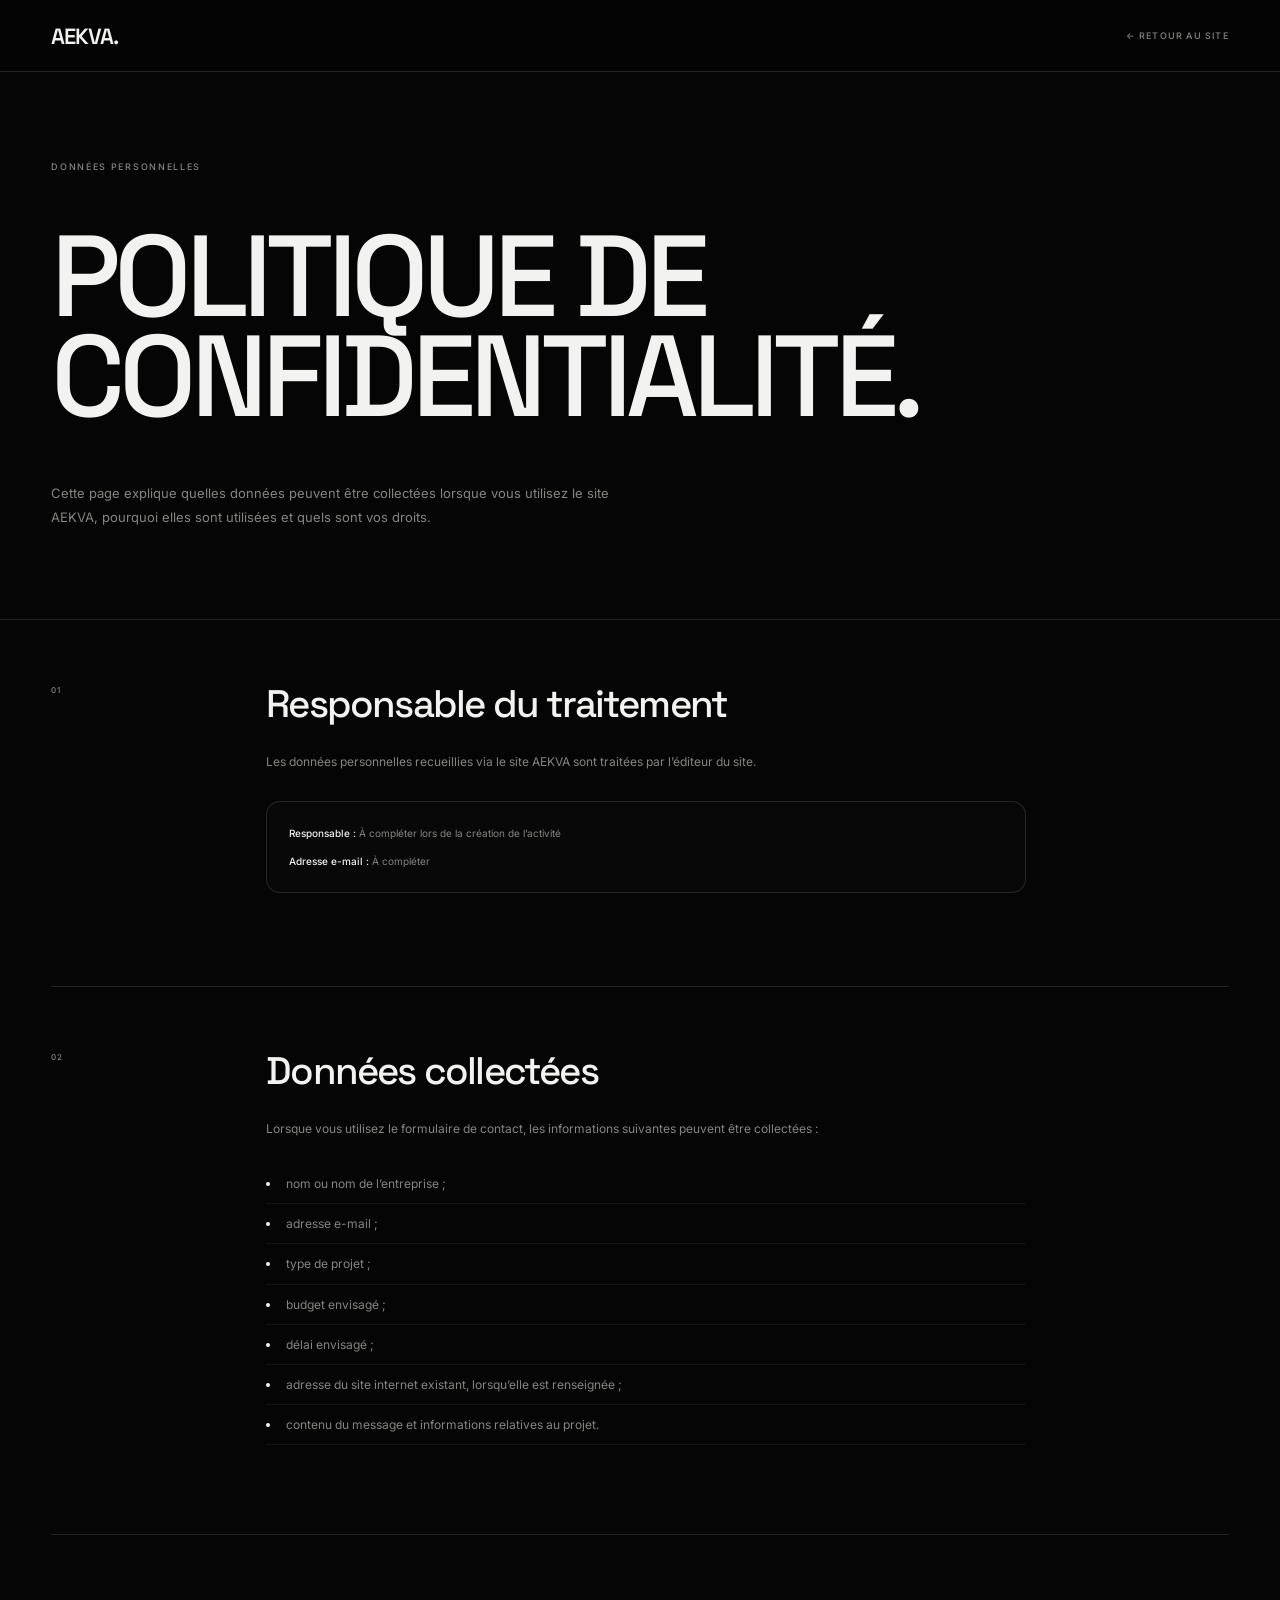
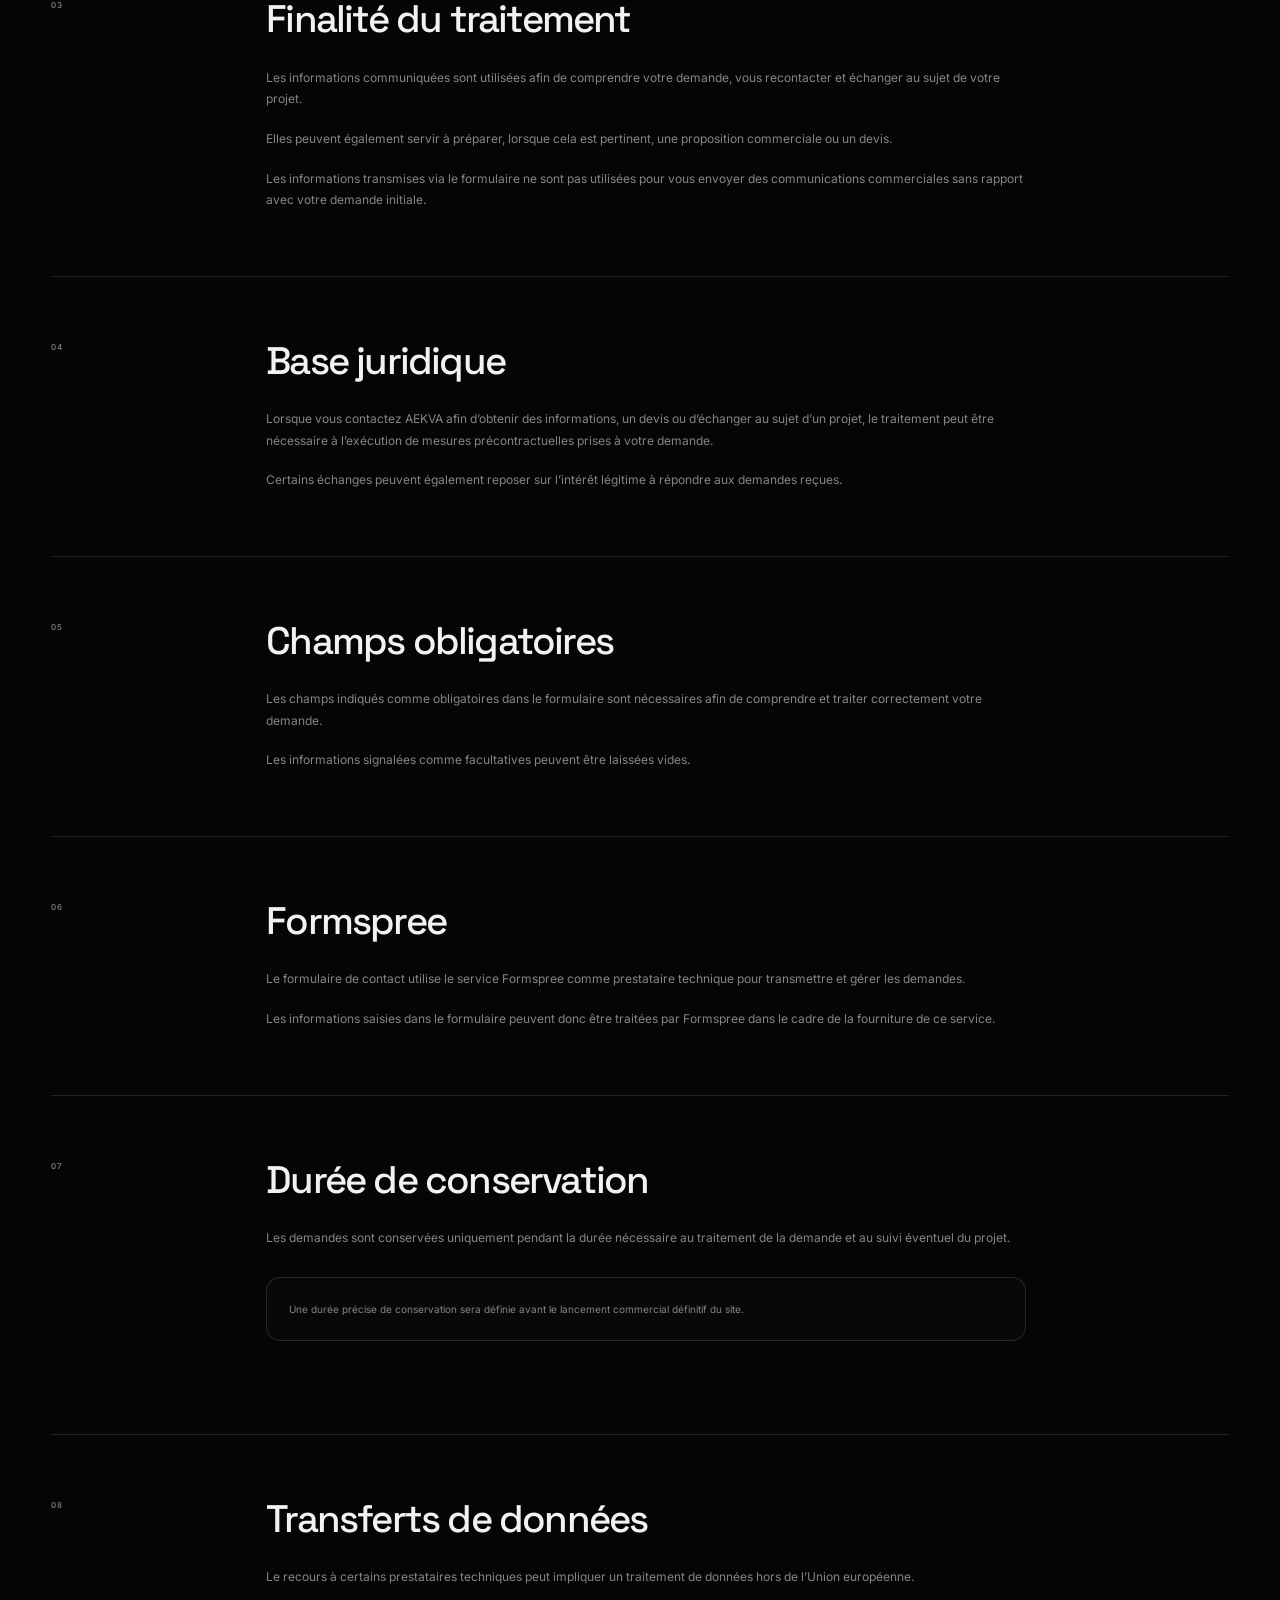
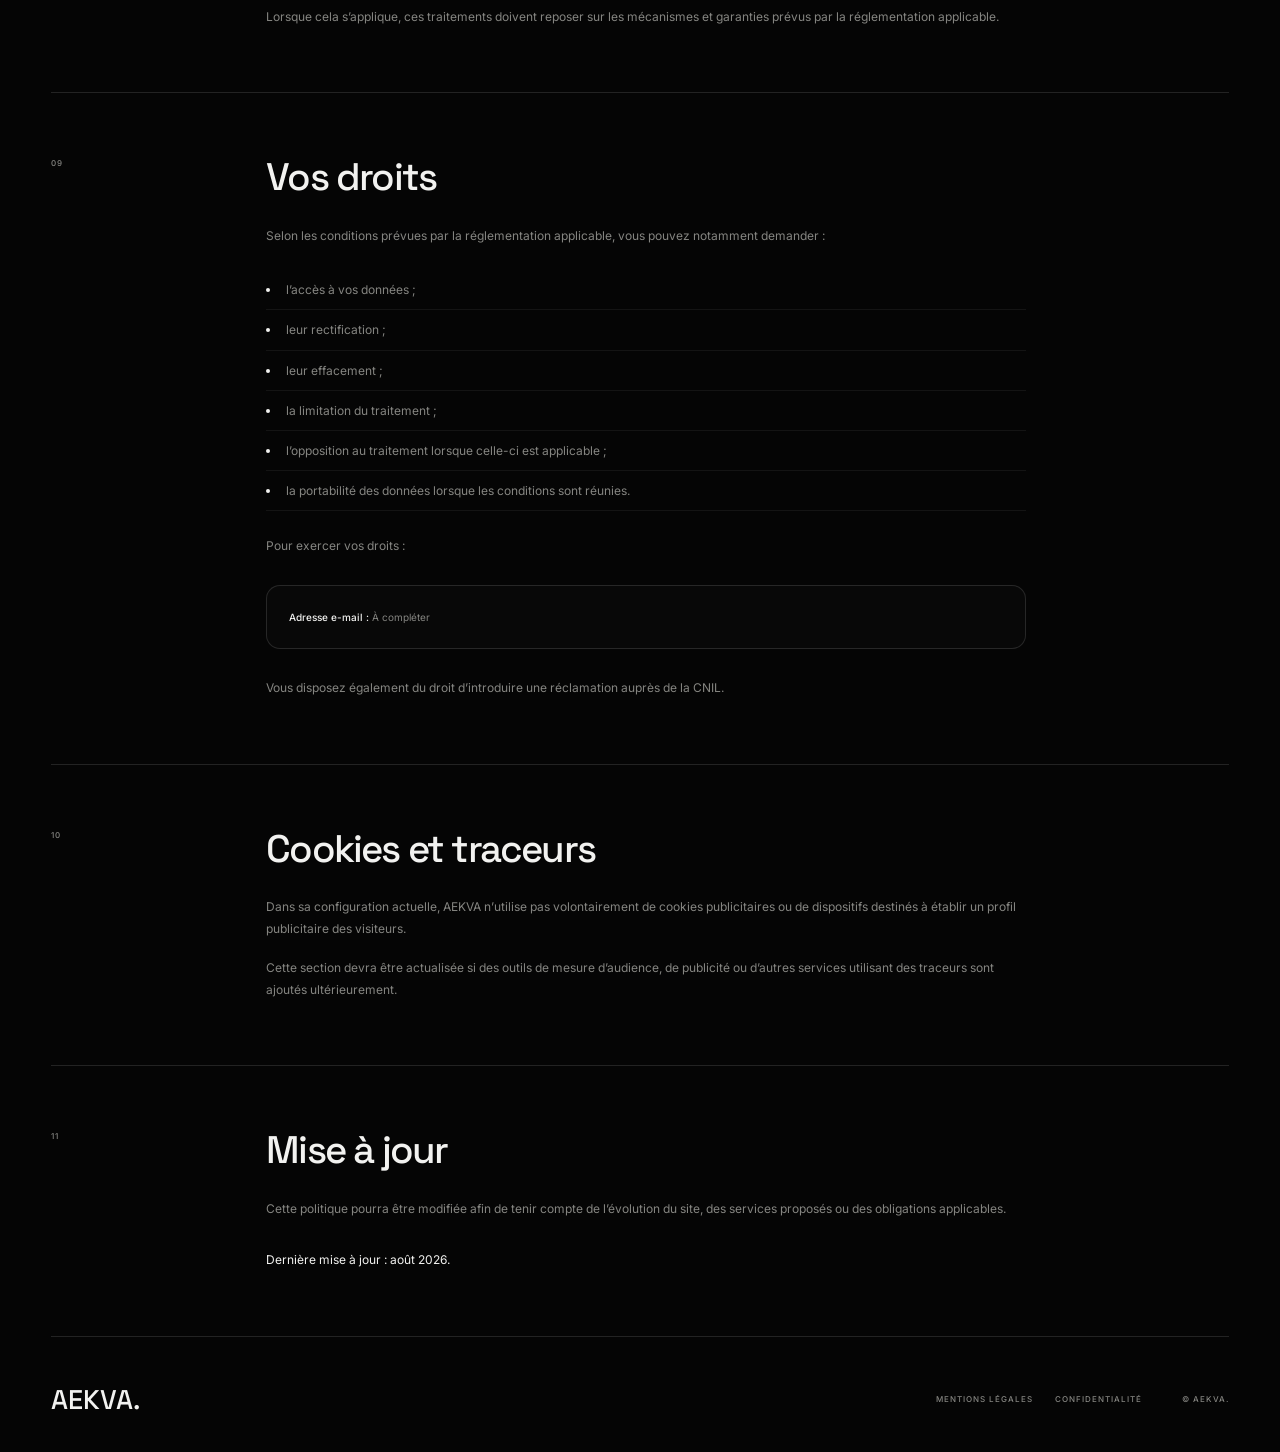
==== confidentialite.html @ 717e6505 "Initial commit" ====
<!DOCTYPE html>
<html lang="fr">

<head>
    <meta charset="UTF-8">

    <meta
        name="viewport"
        content="width=device-width, initial-scale=1.0"
    >

    <title>Politique de confidentialité — AEKVA.</title>

    <meta
        name="description"
        content="Politique de confidentialité et gestion des données personnelles du site AEKVA."
    >

    <meta
        name="robots"
        content="noindex, follow"
    >

    <meta
        name="theme-color"
        content="#050505"
    >

    <link
        rel="icon"
        type="image/png"
        href="images/favicon.png"
    >

    <link
        rel="stylesheet"
        href="style.css"
    >
</head>


<body class="legal-page">

    <!-- =========================
         HEADER
    ========================== -->

    <header class="legal-header">

        <a
            href="index.html"
            class="brand"
            aria-label="AEKVA - Retour à l'accueil"
        >
            AEKVA.
        </a>

        <a
            href="index.html"
            class="legal-back"
        >
            ← Retour au site
        </a>

    </header>


    <main class="legal-main">

        <!-- =========================
             INTRO
        ========================== -->

        <section class="legal-hero">

            <span class="section-label">
                Données personnelles
            </span>

            <h1>
                POLITIQUE DE<br>
                CONFIDENTIALITÉ.
            </h1>

            <p class="legal-intro">
                Cette page explique quelles données peuvent être
                collectées lorsque vous utilisez le site AEKVA,
                pourquoi elles sont utilisées et quels sont vos droits.
            </p>

        </section>


        <!-- =========================
             CONTENU
        ========================== -->

        <section class="legal-content">

            <article class="legal-section">

                <span class="legal-number">
                    01
                </span>

                <div class="legal-text">

                    <h2>
                        Responsable du traitement
                    </h2>

                    <p>
                        Les données personnelles recueillies
                        via le site AEKVA sont traitées
                        par l’éditeur du site.
                    </p>

                    <div class="legal-placeholder">

                        <p>
                            <strong>Responsable :</strong>
                            À compléter lors de la création de l’activité
                        </p>

                        <p>
                            <strong>Adresse e-mail :</strong>
                            À compléter
                        </p>

                    </div>

                </div>

            </article>


            <article class="legal-section">

                <span class="legal-number">
                    02
                </span>

                <div class="legal-text">

                    <h2>
                        Données collectées
                    </h2>

                    <p>
                        Lorsque vous utilisez le formulaire de contact,
                        les informations suivantes peuvent être collectées :
                    </p>

                    <ul>

                        <li>
                            nom ou nom de l’entreprise ;
                        </li>

                        <li>
                            adresse e-mail ;
                        </li>

                        <li>
                            type de projet ;
                        </li>

                        <li>
                            budget envisagé ;
                        </li>

                        <li>
                            délai envisagé ;
                        </li>

                        <li>
                            adresse du site internet existant,
                            lorsqu’elle est renseignée ;
                        </li>

                        <li>
                            contenu du message et informations
                            relatives au projet.
                        </li>

                    </ul>

                </div>

            </article>


            <article class="legal-section">

                <span class="legal-number">
                    03
                </span>

                <div class="legal-text">

                    <h2>
                        Finalité du traitement
                    </h2>

                    <p>
                        Les informations communiquées sont utilisées
                        afin de comprendre votre demande,
                        vous recontacter et échanger au sujet
                        de votre projet.
                    </p>

                    <p>
                        Elles peuvent également servir à préparer,
                        lorsque cela est pertinent,
                        une proposition commerciale ou un devis.
                    </p>

                    <p>
                        Les informations transmises via le formulaire
                        ne sont pas utilisées pour vous envoyer
                        des communications commerciales sans rapport
                        avec votre demande initiale.
                    </p>

                </div>

            </article>


            <article class="legal-section">

                <span class="legal-number">
                    04
                </span>

                <div class="legal-text">

                    <h2>
                        Base juridique
                    </h2>

                    <p>
                        Lorsque vous contactez AEKVA
                        afin d’obtenir des informations,
                        un devis ou d’échanger au sujet d’un projet,
                        le traitement peut être nécessaire
                        à l’exécution de mesures précontractuelles
                        prises à votre demande.
                    </p>

                    <p>
                        Certains échanges peuvent également
                        reposer sur l’intérêt légitime
                        à répondre aux demandes reçues.
                    </p>

                </div>

            </article>


            <article class="legal-section">

                <span class="legal-number">
                    05
                </span>

                <div class="legal-text">

                    <h2>
                        Champs obligatoires
                    </h2>

                    <p>
                        Les champs indiqués comme obligatoires
                        dans le formulaire sont nécessaires
                        afin de comprendre et traiter
                        correctement votre demande.
                    </p>

                    <p>
                        Les informations signalées
                        comme facultatives peuvent être laissées vides.
                    </p>

                </div>

            </article>


            <article class="legal-section">

                <span class="legal-number">
                    06
                </span>

                <div class="legal-text">

                    <h2>
                        Formspree
                    </h2>

                    <p>
                        Le formulaire de contact utilise
                        le service Formspree comme prestataire technique
                        pour transmettre et gérer les demandes.
                    </p>

                    <p>
                        Les informations saisies dans le formulaire
                        peuvent donc être traitées par Formspree
                        dans le cadre de la fourniture de ce service.
                    </p>

                </div>

            </article>


            <article class="legal-section">

                <span class="legal-number">
                    07
                </span>

                <div class="legal-text">

                    <h2>
                        Durée de conservation
                    </h2>

                    <p>
                        Les demandes sont conservées uniquement
                        pendant la durée nécessaire
                        au traitement de la demande
                        et au suivi éventuel du projet.
                    </p>

                    <div class="legal-placeholder">

                        <p>
                            Une durée précise de conservation
                            sera définie avant le lancement
                            commercial définitif du site.
                        </p>

                    </div>

                </div>

            </article>


            <article class="legal-section">

                <span class="legal-number">
                    08
                </span>

                <div class="legal-text">

                    <h2>
                        Transferts de données
                    </h2>

                    <p>
                        Le recours à certains prestataires techniques
                        peut impliquer un traitement de données
                        hors de l’Union européenne.
                    </p>

                    <p>
                        Lorsque cela s’applique, ces traitements
                        doivent reposer sur les mécanismes
                        et garanties prévus par la réglementation
                        applicable.
                    </p>

                </div>

            </article>


            <article class="legal-section">

                <span class="legal-number">
                    09
                </span>

                <div class="legal-text">

                    <h2>
                        Vos droits
                    </h2>

                    <p>
                        Selon les conditions prévues
                        par la réglementation applicable,
                        vous pouvez notamment demander :
                    </p>

                    <ul>

                        <li>
                            l’accès à vos données ;
                        </li>

                        <li>
                            leur rectification ;
                        </li>

                        <li>
                            leur effacement ;
                        </li>

                        <li>
                            la limitation du traitement ;
                        </li>

                        <li>
                            l’opposition au traitement
                            lorsque celle-ci est applicable ;
                        </li>

                        <li>
                            la portabilité des données
                            lorsque les conditions sont réunies.
                        </li>

                    </ul>

                    <p>
                        Pour exercer vos droits :
                    </p>

                    <div class="legal-placeholder">

                        <p>
                            <strong>Adresse e-mail :</strong>
                            À compléter
                        </p>

                    </div>

                    <p>
                        Vous disposez également du droit
                        d’introduire une réclamation
                        auprès de la CNIL.
                    </p>

                </div>

            </article>


            <article class="legal-section">

                <span class="legal-number">
                    10
                </span>

                <div class="legal-text">

                    <h2>
                        Cookies et traceurs
                    </h2>

                    <p>
                        Dans sa configuration actuelle,
                        AEKVA n’utilise pas volontairement
                        de cookies publicitaires
                        ou de dispositifs destinés
                        à établir un profil publicitaire
                        des visiteurs.
                    </p>

                    <p>
                        Cette section devra être actualisée
                        si des outils de mesure d’audience,
                        de publicité ou d’autres services
                        utilisant des traceurs sont ajoutés
                        ultérieurement.
                    </p>

                </div>

            </article>


            <article class="legal-section">

                <span class="legal-number">
                    11
                </span>

                <div class="legal-text">

                    <h2>
                        Mise à jour
                    </h2>

                    <p>
                        Cette politique pourra être modifiée
                        afin de tenir compte de l’évolution
                        du site, des services proposés
                        ou des obligations applicables.
                    </p>

                    <p class="legal-date">
                        Dernière mise à jour :
                        août 2026.
                    </p>

                </div>

            </article>

        </section>

    </main>


    <!-- =========================
         FOOTER
    ========================== -->

    <footer class="legal-footer">

        <a
            href="index.html"
            class="footer-brand"
        >
            AEKVA.
        </a>

        <div class="legal-footer-links">

            <a href="mentions-legales.html">
                Mentions légales
            </a>

            <a href="confidentialite.html">
                Confidentialité
            </a>

        </div>

        <p>
            © AEKVA.
        </p>

    </footer>

</body>

</html>
---- style.css ----
@import url('https://fonts.googleapis.com/css2?family=Inter:wght@300;400;500;600&family=Manrope:wght@300;400;500&family=Space+Grotesk:wght@400;500;600&display=swap');


:root {
    --bg: #050505;
    --panel: #0d0d0d;

    --text: #f2f2f0;
    --muted: #858581;

    --line: rgba(255, 255, 255, 0.12);
    --line-strong: rgba(255, 255, 255, 0.22);

    --accent: #8a6cff;
}


/* =========================
   RESET
========================= */

* {
    margin: 0;
    padding: 0;
    box-sizing: border-box;
}


html {
    scroll-behavior: smooth;
}


body {
    font-family: "Inter", sans-serif;

    background: var(--bg);
    color: var(--text);

    overflow-x: hidden;
}


body.modal-open,
body.menu-open {
    overflow: hidden;
}


a {
    color: inherit;
    text-decoration: none;
}


button,
input,
select,
textarea {
    font: inherit;
}


button {
    color: inherit;
}


img {
    display: block;
    max-width: 100%;
}


section {
    scroll-margin-top: 90px;
}


/* =========================
   HEADER
========================= */

.site-header {
    position: fixed;

    top: 0;
    left: 0;

    z-index: 1000;

    width: 100%;
    min-height: 72px;

    padding: 0 4%;

    display: grid;

    grid-template-columns:
        180px
        1fr
        auto;

    align-items: center;

    gap: 40px;

    background:
        rgba(5, 5, 5, 0.84);

    border-bottom:
        1px solid
        var(--line);

    backdrop-filter:
        blur(16px);

    -webkit-backdrop-filter:
        blur(16px);
}


.brand {
    position: relative;

    z-index: 1300;

    font-family:
        "Space Grotesk",
        sans-serif;

    font-size: 22px;
    font-weight: 600;

    letter-spacing: -1px;
}


.main-nav {
    display: flex;

    justify-content: center;
    align-items: center;

    gap: 30px;
}


.main-nav a {
    color: var(--muted);

    font-size: 10px;
    font-weight: 500;

    text-transform: uppercase;

    letter-spacing: 1.4px;

    transition:
        color 0.25s ease;
}


.main-nav a:hover {
    color: var(--text);
}


.header-contact {
    padding-bottom: 3px;

    border-bottom:
        1px solid
        var(--text);

    font-size: 10px;
    font-weight: 500;

    text-transform: uppercase;

    letter-spacing: 1.2px;
}


.menu-toggle {
    display: none;
}


/* =========================
   HERO
========================= */

.hero {
    min-height: auto;

    padding:
        130px
        4%
        95px;

    display: flex;
    flex-direction: column;

    border-bottom:
        1px solid
        var(--line);
}


.hero-top {
    display: flex;

    justify-content: space-between;

    color: var(--muted);

    font-size: 9px;
    font-weight: 500;

    text-transform: uppercase;

    letter-spacing: 1.6px;
}


.hero-content {
    margin-top:
        clamp(75px, 8vh, 110px);
}


.hero h1 {
    max-width: 1300px;

    font-family:
        "Space Grotesk",
        sans-serif;

    font-size:
        clamp(62px, 8.3vw, 132px);

    line-height: 0.9;

    font-weight: 500;

    letter-spacing: -5px;
}


.hero-bottom {
    margin-top: 55px;

    padding-top: 28px;

    display: grid;

    grid-template-columns:
        1fr
        auto;

    gap: 60px;

    border-top:
        1px solid
        var(--line);
}


.hero-bottom p {
    max-width: 680px;

    font-family:
        "Manrope",
        sans-serif;

    color:
        rgba(242, 242, 240, 0.68);

    font-size: 16px;
    font-weight: 300;

    line-height: 1.8;

    letter-spacing: -0.15px;
}


.hero-link {
    align-self: start;

    font-size: 10px;
    font-weight: 500;

    text-transform: uppercase;

    letter-spacing: 1.2px;
}


/* =========================
   GLOBAL
========================= */

.section-label {
    color: var(--muted);

    font-size: 9px;
    font-weight: 500;

    text-transform: uppercase;

    letter-spacing: 1.7px;
}


.section-head {
    display: grid;

    grid-template-columns:
        180px
        1fr;

    gap: 40px;

    margin-bottom: 70px;
}


.section-head h2 {
    max-width: 1000px;

    font-family:
        "Space Grotesk",
        sans-serif;

    font-size:
        clamp(46px, 6vw, 90px);

    line-height: 0.95;

    font-weight: 500;

    letter-spacing: -4px;
}


/* =========================
   PROJECTS
========================= */

.projects {
    padding:
        100px
        4%
        95px;

    border-bottom:
        1px solid
        var(--line);

    overflow: hidden;
}


.projects-header {
    display: flex;

    align-items: center;
    justify-content: space-between;

    margin-bottom: 20px;
}


.projects-count {
    color: var(--muted);

    font-size: 9px;
    font-weight: 500;

    text-transform: uppercase;

    letter-spacing: 1.5px;
}


.projects-intro {
    margin-bottom: 55px;
}


.projects-intro p {
    max-width: 520px;

    color: var(--muted);

    font-size: 10px;

    line-height: 1.7;
}


/* =========================
   CAROUSEL
========================= */

.project-carousel {
    width: 100%;
}


.project-stage {
    position: relative;

    width: 100%;

    height:
        clamp(330px, 38vw, 500px);

    perspective: 1400px;
}


.project-card {
    position: absolute;

    top: 0;
    left: 50%;

    width:
        min(58vw, 760px);

    opacity: 0;

    pointer-events: none;

    transform:
        translateX(-50%)
        scale(0.72);

    filter:
        blur(5px)
        brightness(0.45);

    transition:
        transform 0.75s cubic-bezier(.22, .61, .36, 1),
        filter 0.75s cubic-bezier(.22, .61, .36, 1),
        opacity 0.65s ease;
}


.project-card.is-active {
    z-index: 3;

    opacity: 1;

    pointer-events: auto;

    transform:
        translateX(-50%)
        translateZ(80px)
        scale(1);

    filter:
        blur(0)
        brightness(1);
}


.project-card.is-prev {
    z-index: 2;

    opacity: 0.46;

    pointer-events: auto;

    transform:
        translateX(-118%)
        translateZ(-120px)
        scale(0.78)
        rotateY(5deg);

    filter:
        blur(2.5px)
        brightness(0.6);
}


.project-card.is-next {
    z-index: 2;

    opacity: 0.46;

    pointer-events: auto;

    transform:
        translateX(18%)
        translateZ(-120px)
        scale(0.78)
        rotateY(-5deg);

    filter:
        blur(2.5px)
        brightness(0.6);
}


/* =========================
   PROJECT PREVIEW
========================= */

.project-preview {
    position: relative;

    display: block;

    width: 100%;

    aspect-ratio: 16 / 9;

    padding: 0;

    overflow: hidden;

    border: 0;

    background:
        var(--panel);

    color: var(--text);

    cursor: pointer;
}


.project-preview img {
    width: 100%;
    height: 100%;

    object-fit: cover;
    object-position: top center;

    transition:
        transform 0.6s
        cubic-bezier(.22, .61, .36, 1);
}


.project-card.is-active
.project-preview:hover img {
    transform:
        scale(1.015);
}


.preview-overlay {
    position: absolute;

    inset: 0;

    display: flex;

    align-items: center;
    justify-content: center;

    background:
        rgba(0, 0, 0, 0.28);

    color: #ffffff;

    font-size: 9px;
    font-weight: 500;

    text-transform: uppercase;

    letter-spacing: 1.4px;

    opacity: 0;

    transition:
        opacity 0.3s ease;
}


.project-card.is-active
.project-preview:hover
.preview-overlay {
    opacity: 1;
}


/* =========================
   PROJECT INFO
========================= */

.project-info {
    padding-top: 16px;

    display: flex;

    align-items: flex-end;
    justify-content: space-between;

    gap: 25px;

    transition:
        opacity 0.5s ease,
        transform 0.5s ease;
}


.project-card:not(.is-active)
.project-info {
    opacity: 0;

    transform:
        translateY(8px);
}


.project-category {
    display: block;

    margin-bottom: 6px;

    color: var(--muted);

    font-size: 8px;
    font-weight: 500;

    text-transform: uppercase;

    letter-spacing: 1.3px;
}


.project-info h2 {
    font-family:
        "Space Grotesk",
        sans-serif;

    font-size:
        clamp(24px, 3vw, 36px);

    line-height: 1;

    font-weight: 500;

    letter-spacing: -1.5px;
}


.project-open {
    padding:
        0
        0
        3px;

    border: 0;

    border-bottom:
        1px solid
        var(--line-strong);

    background:
        transparent;

    color:
        var(--muted);

    font-size: 9px;
    font-weight: 500;

    text-transform: uppercase;

    letter-spacing: 1px;

    cursor: pointer;

    transition:
        color 0.25s ease,
        border-color 0.25s ease;
}


.project-open:hover {
    color:
        var(--text);

    border-color:
        var(--text);
}


/* =========================
   CAROUSEL CONTROLS
========================= */

.carousel-controls {
    max-width: 760px;

    margin:
        34px
        auto
        0;

    display: grid;

    grid-template-columns:
        auto
        auto
        1fr
        auto;

    align-items: center;

    gap: 22px;
}


.carousel-arrow {
    width: 48px;
    height: 48px;

    border:
        1px solid
        var(--line);

    background:
        transparent;

    color:
        var(--text);

    font-size: 18px;

    cursor: pointer;

    transition:
        background 0.25s ease,
        color 0.25s ease,
        border-color 0.25s ease;
}


.carousel-arrow:hover {
    background:
        var(--text);

    color:
        var(--bg);

    border-color:
        var(--text);
}


.carousel-status {
    display: flex;

    gap: 5px;

    color:
        var(--muted);

    font-size: 9px;

    letter-spacing: 1px;
}


.carousel-current {
    color:
        var(--text);
}


.carousel-progress {
    display: flex;

    align-items: center;

    gap: 7px;
}


.carousel-dot {
    display: block;

    width: 25px;
    height: 1px;

    background:
        rgba(255, 255, 255, 0.18);

    transition:
        width 0.4s ease,
        background 0.4s ease;
}


.carousel-dot.active {
    width: 42px;

    background:
        var(--text);
}


/* =========================
   SERVICES
========================= */

.services {
    padding:
        90px
        4%
        105px;

    border-bottom:
        1px solid
        var(--line);
}


.services .section-head {
    margin-bottom: 55px;
}


.services-grid {
    display: grid;

    grid-template-columns:
        repeat(3, minmax(0, 1fr));

    gap: 14px;
}


.service-card {
    position: relative;

    min-height: 205px;

    padding: 23px;

    display: flex;

    flex-direction: column;

    justify-content:
        space-between;

    overflow: hidden;

    border:
        1px solid
        var(--line);

    border-radius:
        18px;

    background:
        linear-gradient(
            145deg,
            rgba(255, 255, 255, 0.018),
            rgba(255, 255, 255, 0)
        ),
        #080808;

    transition:
        transform 0.4s cubic-bezier(.22, .61, .36, 1),
        border-color 0.35s ease,
        background 0.35s ease,
        box-shadow 0.35s ease;
}


.service-card::after {
    content: "";

    position: absolute;

    right: -45px;
    bottom: -60px;

    width: 120px;
    height: 120px;

    border-radius: 50%;

    background:
        rgba(255, 255, 255, 0.025);

    filter:
        blur(4px);

    opacity: 0;

    transition:
        transform 0.45s ease,
        opacity 0.45s ease;
}


.service-card:hover {
    transform:
        translateY(-5px);

    border-color:
        var(--line-strong);

    background:
        linear-gradient(
            145deg,
            rgba(255, 255, 255, 0.035),
            rgba(255, 255, 255, 0)
        ),
        #090909;

    box-shadow:
        0
        18px
        35px
        rgba(0, 0, 0, 0.28);
}


.service-card:hover::after {
    opacity: 1;

    transform:
        translate(-16px, -16px);
}


.service-number {
    position: relative;

    z-index: 2;

    color:
        var(--muted);

    font-size: 8px;
    font-weight: 500;

    letter-spacing: 1.2px;
}


.service-card-content {
    position: relative;

    z-index: 2;
}


.service-card h3 {
    margin-bottom: 10px;

    font-family:
        "Space Grotesk",
        sans-serif;

    font-size:
        clamp(20px, 2vw, 25px);

    line-height: 1;

    font-weight: 500;

    letter-spacing: -1px;
}


.service-card p {
    max-width: 330px;

    color:
        var(--muted);

    font-size: 11px;

    line-height: 1.65;
}


/* =========================
   OFFRES
========================= */

.offers {
    padding:
        120px
        4%;

    border-bottom:
        1px solid
        var(--line);
}


.offers-grid {
    position: relative;

    display: grid;

    grid-template-columns:
        repeat(3, minmax(0, 1fr));

    gap: 22px;

    align-items:
        stretch;
}


.offer-card {
    position: relative;

    z-index: 1;

    height: 680px;

    padding: 1px;

    overflow: hidden;

    border-radius:
        27px;

    background:
        rgba(255, 255, 255, 0.12);

    isolation:
        isolate;

    transform:
        translateY(0)
        scale(1);

    transition:
        transform 0.5s cubic-bezier(.22, .61, .36, 1),
        box-shadow 0.5s ease;
}


.offer-card::before {
    content: "";

    position: absolute;

    top: 50%;
    left: 50%;

    z-index: 0;

    width: 175%;

    aspect-ratio: 1;

    background:
        conic-gradient(
            from 0deg,

            transparent 0deg,
            transparent 270deg,

            rgba(255, 255, 255, 0.04) 286deg,
            rgba(255, 255, 255, 0.28) 308deg,
            rgba(255, 255, 255, 0.72) 330deg,
            #ffffff 342deg,
            rgba(255, 255, 255, 0.45) 352deg,

            transparent 360deg
        );

    opacity: 0;

    transform:
        translate(-50%, -50%)
        rotate(0deg);

    pointer-events: none;
}


.offer-card-content {
    position: relative;

    z-index: 2;

    width: 100%;
    height: 100%;

    padding: 29px;

    display: flex;

    flex-direction: column;

    justify-content:
        flex-start;

    border-radius:
        26px;

    background:
        linear-gradient(
            145deg,
            rgba(255, 255, 255, 0.025),
            rgba(255, 255, 255, 0)
        ),
        #090909;
}


.offer-card:hover {
    z-index: 20;

    transform:
        translateY(-12px)
        scale(1.035);

    box-shadow:
        0
        30px
        55px
        rgba(0, 0, 0, 0.65),

        0
        0
        30px
        rgba(255, 255, 255, 0.09),

        0
        0
        75px
        rgba(255, 255, 255, 0.035);
}


.offer-card:hover::before {
    animation:
        offer-border-spin
        1.7s
        cubic-bezier(.45, 0, .25, 1)
        1
        forwards;
}


@keyframes offer-border-spin {

    0% {
        opacity: 0;

        transform:
            translate(-50%, -50%)
            rotate(0deg);
    }

    8% {
        opacity: 1;
    }

    88% {
        opacity: 1;
    }

    100% {
        opacity: 0;

        transform:
            translate(-50%, -50%)
            rotate(360deg);
    }

}


.offer-card-featured {
    background:
        rgba(255, 255, 255, 0.18);
}


.offer-header {
    display: flex;

    flex-direction:
        column;

    gap: 10px;

    padding-right:
        70px;
}


.offer-number {
    color:
        var(--muted);

    font-size:
        9px;

    letter-spacing:
        1px;
}


.offer-header h3 {
    font-family:
        "Space Grotesk",
        sans-serif;

    font-size:
        clamp(30px, 3vw, 44px);

    line-height:
        1;

    font-weight:
        500;

    letter-spacing:
        -2px;
}


.offer-badge {
    position:
        absolute;

    top: 22px;
    right: 22px;

    padding:
        7px
        10px;

    border:
        1px solid
        var(--line);

    border-radius:
        999px;

    color:
        var(--muted);

    font-size:
        7px;

    font-weight:
        500;

    text-transform:
        uppercase;

    letter-spacing:
        1px;
}


.offer-price {
    margin-top:
        30px;

    font-family:
        "Space Grotesk",
        sans-serif;

    font-size:
        clamp(34px, 3vw, 48px);

    line-height:
        1;

    font-weight:
        500;

    letter-spacing:
        -2px;
}


.offer-description {
    max-width:
        340px;

    margin-top:
        18px;

    color:
        var(--muted);

    font-size:
        12px;

    line-height:
        1.7;
}


.offer-divider {
    width: 100%;
    height: 1px;

    margin:
        24px
        0
        14px;

    background:
        var(--line);
}


.offer-features {
    width: 100%;

    list-style:
        none;
}


.offer-features li {
    position:
        relative;

    padding:
        9px
        0
        9px
        16px;

    border-bottom:
        1px solid
        rgba(255, 255, 255, 0.065);

    color:
        var(--muted);

    font-size:
        11px;

    line-height:
        1.5;
}


.offer-features li::before {
    content: "";

    position:
        absolute;

    top: 15px;
    left: 0;

    width: 4px;
    height: 4px;

    border-radius:
        50%;

    background:
        var(--text);
}


.offer-features li:last-child {
    border-bottom:
        0;
}


/* =========================
   AIDE / INFOBULLES OFFRES
========================= */

.offer-help {
    position: relative;

    width: 100%;

    display: flex;

    align-items: center;
    justify-content: space-between;

    gap: 12px;
}


.help-icon {
    flex: 0 0 auto;

    width: 16px;
    height: 16px;

    display: inline-flex;

    align-items: center;
    justify-content: center;

    border:
        1px solid
        rgba(255, 255, 255, 0.25);

    border-radius: 50%;

    color:
        rgba(255, 255, 255, 0.7);

    font-size: 10px;
    font-weight: 500;

    line-height: 1;

    cursor: help;

    outline: none;

    transition:
        border-color 0.25s ease,
        color 0.25s ease,
        background 0.25s ease;
}


.help-tooltip {
    position: absolute;

    right: 0;
    bottom: calc(100% + 10px);

    z-index: 100;

    width: min(230px, calc(100vw - 64px));

    padding:
        11px
        13px;

    border:
        1px solid
        rgba(255, 255, 255, 0.12);

    border-radius: 9px;

    background:
        #111111;

    color:
        rgba(255, 255, 255, 0.82);

    font-size: 10px;
    font-weight: 400;

    line-height: 1.55;

    text-transform: none;
    letter-spacing: 0;

    opacity: 0;
    visibility: hidden;

    pointer-events: none;

    transform:
        translateY(6px);

    transition:
        opacity 0.2s ease,
        visibility 0.2s ease,
        transform 0.2s ease;

    box-shadow:
        0
        12px
        32px
        rgba(0, 0, 0, 0.45);
}


.offer-help:hover .help-tooltip,
.offer-help:focus-within .help-tooltip {
    opacity: 1;
    visibility: visible;

    transform:
        translateY(0);
}


.offer-help:hover .help-icon,
.help-icon:focus {
    border-color:
        rgba(255, 255, 255, 0.65);

    background:
        rgba(255, 255, 255, 0.07);

    color:
        #ffffff;
}


/* =========================
   MÉTHODE
========================= */

.process {
    padding:
        120px
        4%
        135px;

    border-bottom:
        1px solid
        var(--line);
}


.process-timeline {
    position: relative;

    display: grid;

    grid-template-columns:
        repeat(5, 1fr);

    gap: 30px;

    --progress: 0%;
}


.process-timeline::before {
    content: "";

    position: absolute;

    top: 43px;
    left: 0;
    right: 0;

    height: 1px;

    background:
        var(--line);
}


.process-timeline::after {
    content: "";

    position: absolute;

    top: 43px;
    left: 0;

    width:
        var(--progress);

    height: 1px;

    background:
        var(--text);

    box-shadow:
        0
        0
        12px
        rgba(255, 255, 255, 0.22);

    transition:
        width 0.55s
        cubic-bezier(.22, .61, .36, 1);
}


.process-item {
    position: relative;

    z-index: 2;

    cursor:
        default;

    transition:
        transform 0.35s ease;
}


.process-number {
    display: block;

    margin-bottom:
        26px;

    color:
        var(--muted);

    font-size:
        9px;

    letter-spacing:
        1px;
}


.process-dot {
    position:
        relative;

    z-index: 3;

    width: 10px;
    height: 10px;

    margin-bottom:
        35px;

    border:
        3px solid
        var(--bg);

    border-radius:
        50%;

    background:
        var(--muted);

    box-shadow:
        0
        0
        0
        1px
        var(--line-strong);
}


.process-item h3 {
    margin-bottom:
        14px;

    font-family:
        "Space Grotesk",
        sans-serif;

    font-size:
        22px;

    font-weight:
        500;

    letter-spacing:
        -0.8px;
}


.process-item p {
    max-width:
        210px;

    color:
        var(--muted);

    font-size:
        11px;

    line-height:
        1.7;
}


.process-item:hover {
    transform:
        translateY(-4px);
}


.process-item:hover
.process-number {
    color:
        var(--text);
}


.process-item:hover
.process-dot {
    transform:
        scale(1.6);

    background:
        var(--text);
}


.process-timeline:has(
    .process-item:nth-child(1):hover
) {
    --progress: 0%;
}


.process-timeline:has(
    .process-item:nth-child(2):hover
) {
    --progress: 25%;
}


.process-timeline:has(
    .process-item:nth-child(3):hover
) {
    --progress: 50%;
}


.process-timeline:has(
    .process-item:nth-child(4):hover
) {
    --progress: 75%;
}


.process-timeline:has(
    .process-item:nth-child(5):hover
) {
    --progress: 100%;
}


/* =========================
   CONTACT
========================= */

.contact {
    padding:
        105px
        4%
        55px;

    border-bottom:
        1px solid
        var(--line);
}


.contact-top {
    display:
        flex;

    align-items:
        center;

    justify-content:
        space-between;

    gap:
        30px;
}


.contact-availability {
    position:
        relative;

    padding-left:
        16px;

    color:
        var(--muted);

    font-size:
        9px;

    font-weight:
        500;

    text-transform:
        uppercase;

    letter-spacing:
        1.2px;
}


.contact-availability::before {
    content: "";

    position:
        absolute;

    top: 50%;
    left: 0;

    width: 6px;
    height: 6px;

    transform:
        translateY(-50%);

    border-radius:
        50%;

    background:
        var(--text);
}


.contact-main {
    margin:
        90px
        0
        100px;
}


.contact h2 {
    max-width:
        1350px;

    font-family:
        "Space Grotesk",
        sans-serif;

    font-size:
        clamp(70px, 10vw, 150px);

    line-height:
        0.84;

    font-weight:
        500;

    letter-spacing:
        -7px;
}


.contact-intro {
    margin-top:
        65px;

    padding-top:
        26px;

    display:
        grid;

    grid-template-columns:
        repeat(2, minmax(0, 440px));

    justify-content:
        space-between;

    gap:
        60px;

    border-top:
        1px solid
        var(--line);
}


.contact-intro p {
    color:
        var(--muted);

    font-size:
        13px;

    line-height:
        1.75;
}


/* =========================
   FORM
========================= */

.contact-form-wrapper {
    padding-top:
        30px;

    border-top:
        1px solid
        var(--line);
}


.contact-form-heading {
    margin-bottom:
        55px;

    display:
        flex;

    align-items:
        center;

    justify-content:
        space-between;

    gap:
        30px;

    color:
        var(--muted);

    font-size:
        8px;

    font-weight:
        500;

    text-transform:
        uppercase;

    letter-spacing:
        1.4px;
}


.project-form {
    display:
        grid;

    grid-template-columns:
        repeat(2, minmax(0, 1fr));

    column-gap:
        60px;
}


.form-field {
    position:
        relative;

    margin-bottom:
        36px;

    padding-bottom:
        28px;

    border-bottom:
        1px solid
        var(--line);

    transition:
        border-color 0.3s ease;
}


.form-field:focus-within {
    border-color:
        rgba(255, 255, 255, 0.65);
}


.form-field label {
    display:
        block;

    margin-bottom:
        18px;

    color:
        var(--muted);

    font-size:
        8px;

    font-weight:
        500;

    text-transform:
        uppercase;

    letter-spacing:
        1.2px;
}


.optional {
    margin-left:
        5px;

    opacity:
        0.5;
}


.form-field input,
.form-field select,
.form-field textarea {
    width:
        100%;

    padding:
        0;

    border:
        0;

    outline:
        0;

    background:
        transparent;

    color:
        var(--text);

    font-family:
        "Space Grotesk",
        sans-serif;

    font-size:
        clamp(17px, 1.6vw, 23px);

    font-weight:
        400;

    line-height:
        1.35;
}


.form-field input::placeholder,
.form-field textarea::placeholder {
    color:
        rgba(242, 242, 240, 0.22);
}


.form-field textarea {
    min-height:
        170px;

    resize:
        vertical;
}


.select-wrapper {
    position:
        relative;
}


.select-wrapper::after {
    content:
        "↓";

    position:
        absolute;

    top:
        50%;

    right:
        2px;

    transform:
        translateY(-50%);

    color:
        var(--muted);

    pointer-events:
        none;
}


.form-field select {
    padding-right:
        30px;

    appearance:
        none;

    -webkit-appearance:
        none;
}


.form-field select option {
    background:
        #090909;

    color:
        var(--text);
}


.form-field-message {
    grid-column:
        1 / -1;

    margin-top:
        20px;
}


.form-field-message textarea {
    font-family:
        "Inter",
        sans-serif;

    font-size:
        clamp(16px, 1.5vw, 21px);

    line-height:
        1.7;
}


.message-meta {
    margin-top:
        15px;

    display:
        flex;

    align-items:
        center;

    justify-content:
        space-between;

    gap:
        20px;
}


.character-counter {
    margin-left:
        auto;

    color:
        var(--muted);

    font-size:
        8px;
}


/* =========================
   FORM ERRORS
========================= */

.form-error {
    display:
        block;

    min-height:
        12px;

    margin-top:
        9px;

    color:
        rgba(255, 130, 130, 0.9);

    font-size:
        8px;
}


.form-field.has-error {
    border-color:
        rgba(255, 130, 130, 0.65);
}


/* =========================
   SUBMIT
========================= */

.form-submit-row {
    grid-column:
        1 / -1;

    margin-top:
        15px;

    display:
        flex;

    align-items:
        center;

    justify-content:
        space-between;

    gap:
        50px;
}


.form-submit-row p {
    max-width:
        420px;

    color:
        var(--muted);

    font-size:
        9px;

    line-height:
        1.7;
}


.form-submit {
    position:
        relative;

    width:
        235px;

    height:
        72px;

    padding:
        0
        24px;

    display:
        flex;

    align-items:
        center;

    justify-content:
        space-between;

    overflow:
        hidden;

    border:
        1px solid
        var(--line-strong);

    border-radius:
        999px;

    background:
        transparent;

    color:
        var(--text);

    cursor:
        pointer;

    font-size:
        9px;

    font-weight:
        500;

    text-transform:
        uppercase;

    letter-spacing:
        1.1px;
}


.form-submit::before {
    content: "";

    position:
        absolute;

    inset:
        0;

    z-index:
        0;

    background:
        var(--text);

    transform:
        translateY(102%);

    transition:
        transform 0.45s
        cubic-bezier(.22, .61, .36, 1);
}


.form-submit span {
    position:
        relative;

    z-index:
        2;
}


.form-submit:hover {
    color:
        var(--bg);
}


.form-submit:hover::before {
    transform:
        translateY(0);
}


.form-submit:disabled {
    opacity:
        0.55;

    cursor:
        wait;
}


.form-status {
    grid-column:
        1 / -1;

    min-height:
        22px;

    margin-top:
        30px;

    color:
        var(--muted);

    font-size:
        9px;
}


.form-status.error {
    color:
        rgba(255, 130, 130, 0.9);
}


.contact-meta {
    margin-top:
        100px;

    padding-top:
        22px;

    display:
        flex;

    align-items:
        center;

    justify-content:
        space-between;

    border-top:
        1px solid
        var(--line);

    color:
        var(--muted);

    font-size:
        8px;

    text-transform:
        uppercase;
}


/* =========================
   TOAST
========================= */

.form-toast {
    position:
        fixed;

    right:
        28px;

    bottom:
        28px;

    z-index:
        6000;

    width:
        min(420px, calc(100vw - 40px));

    padding:
        18px;

    display:
        grid;

    grid-template-columns:
        auto
        1fr
        auto;

    gap:
        15px;

    overflow:
        hidden;

    border:
        1px solid
        rgba(255, 255, 255, 0.18);

    border-radius:
        16px;

    background:
        rgba(12, 12, 12, 0.96);

    opacity:
        0;

    visibility:
        hidden;

    pointer-events:
        none;

    transform:
        translateY(22px)
        scale(0.96);

    transition:
        opacity 0.4s ease,
        visibility 0.4s ease,
        transform 0.45s cubic-bezier(.22, .61, .36, 1);
}


.form-toast.active {
    opacity:
        1;

    visibility:
        visible;

    pointer-events:
        auto;

    transform:
        translateY(0)
        scale(1);
}


.form-toast-icon {
    width:
        36px;

    height:
        36px;

    display:
        flex;

    align-items:
        center;

    justify-content:
        center;

    border:
        1px solid
        rgba(255, 255, 255, 0.2);

    border-radius:
        50%;
}


.form-toast-title {
    display:
        block;

    margin-bottom:
        6px;

    font-family:
        "Space Grotesk",
        sans-serif;

    font-size:
        13px;
}


.form-toast-content p {
    color:
        var(--muted);

    font-size:
        10px;

    line-height:
        1.6;
}


.form-toast-close {
    width:
        28px;

    height:
        28px;

    border:
        0;

    background:
        transparent;

    color:
        var(--muted);

    font-size:
        19px;

    cursor:
        pointer;
}


.form-toast::after {
    content: "";

    position:
        absolute;

    left:
        16px;

    right:
        16px;

    bottom:
        0;

    height:
        1px;

    background:
        rgba(255, 255, 255, 0.7);

    transform-origin:
        left center;
}


.form-toast.active::after {
    animation:
        toast-progress
        4.5s
        linear
        forwards;
}


@keyframes toast-progress {

    from {
        transform:
            scaleX(1);
    }

    to {
        transform:
            scaleX(0);
    }

}


/* =========================
   FOOTER
========================= */

.footer {
    padding:
        38px
        4%
        30px;

    display:
        grid;

    grid-template-columns:
        1fr
        auto;

    gap:
        35px;

    align-items:
        center;
}


.footer-brand {
    font-family:
        "Space Grotesk",
        sans-serif;

    font-size:
        27px;

    font-weight:
        500;
}


.footer-links {
    display:
        flex;

    gap:
        24px;
}


.footer-links a {
    color:
        var(--muted);

    font-size:
        8px;

    text-transform:
        uppercase;
}


.footer-bottom {
    grid-column:
        1 / -1;

    margin-top:
        8px;

    padding-top:
        22px;

    display:
        flex;

    justify-content:
        space-between;

    border-top:
        1px solid
        var(--line);
}


.footer-bottom p,
.footer-bottom a {
    color:
        var(--muted);

    font-size:
        8px;

    text-transform:
        uppercase;
}


/* =========================
   MODAL
========================= */

.project-modal {
    position:
        fixed;

    inset:
        0;

    z-index:
        5000;

    padding:
        70px
        0;

    display:
        flex;

    align-items:
        flex-start;

    justify-content:
        center;

    background:
        rgba(4, 4, 4, 0.975);

    opacity:
        0;

    visibility:
        hidden;

    pointer-events:
        none;

    overflow-y:
        auto;
}


.project-modal.active {
    opacity:
        1;

    visibility:
        visible;

    pointer-events:
        auto;
}


.modal-wrapper {
    position:
        relative;

    width:
        min(1100px, 72vw);

    margin:
        0
        auto;
}


.modal-content {
    width:
        100%;
}


.modal-image {
    width:
        100%;

    height:
        auto;
}


.modal-side-info {
    position:
        absolute;

    top:
        0;

    right:
        calc(100% + 30px);

    width:
        165px;

    display:
        flex;

    flex-direction:
        column;

    align-items:
        flex-end;

    text-align:
        right;
}


.modal-category {
    color:
        var(--muted);

    font-size:
        8px;
}


.modal-title {
    font-family:
        "Space Grotesk",
        sans-serif;

    font-size:
        21px;
}


.modal-demo-note {
    margin-top:
        12px;

    color:
        var(--muted);

    font-size:
        7px;
}


.modal-counter {
    margin-top:
        22px;

    color:
        var(--muted);

    font-size:
        8px;
}


.modal-close {
    position:
        fixed;

    top:
        24px;

    right:
        30px;

    z-index:
        5100;

    width:
        48px;

    height:
        48px;

    border:
        1px solid
        var(--line-strong);

    background:
        rgba(5, 5, 5, 0.85);

    font-size:
        28px;

    cursor:
        pointer;
}


.modal-arrow {
    position:
        fixed;

    top:
        50%;

    z-index:
        5100;

    width:
        52px;

    height:
        52px;

    transform:
        translateY(-50%);

    border:
        1px solid
        var(--line-strong);

    background:
        rgba(5, 5, 5, 0.85);

    cursor:
        pointer;
}


.modal-prev {
    left:
        22px;
}


.modal-next {
    right:
        22px;
}


/* =========================
   TABLETTE LARGE
========================= */

@media (max-width: 1200px) {

    .modal-wrapper {
        width:
            min(900px, 75vw);
    }


    .modal-side-info {
        position:
            static;

        width:
            100%;

        margin-bottom:
            20px;

        align-items:
            flex-start;

        text-align:
            left;
    }

}


/* =========================
   TABLETTE / MENU BURGER
========================= */

@media (max-width: 1000px) {

    .site-header {
        grid-template-columns:
            1fr
            auto;

        background:
            var(--bg);

        backdrop-filter:
            none;

        -webkit-backdrop-filter:
            none;
    }


    .header-contact {
        display:
            none;
    }


    .menu-toggle {
        position:
            relative;

        z-index:
            1301;

        display:
            flex;

        width:
            30px;

        height:
            17px;

        padding:
            0;

        flex-direction:
            column;

        justify-content:
            space-between;

        border:
            0;

        background:
            transparent;

        cursor:
            pointer;
    }


    .menu-toggle span {
        display:
            block;

        width:
            100%;

        height:
            1px;

        background:
            var(--text);

        transform-origin:
            center;

        transition:
            transform 0.35s ease;
    }


    .menu-toggle.active
    span:first-child {
        transform:
            translateY(8px)
            rotate(45deg);
    }


    .menu-toggle.active
    span:last-child {
        transform:
            translateY(-8px)
            rotate(-45deg);
    }


    .main-nav {
        position:
            fixed;

        top:
            0;

        left:
            0;

        width:
            100vw;

        height:
            100vh;

        height:
            100dvh;

        z-index:
            1300;

        display:
            flex;

        flex-direction:
            column;

        align-items:
            flex-start;

        justify-content:
            center;

        gap:
            22px;

        padding:
            100px
            8%
            60px;

        background:
            #050505;

        opacity:
            0;

        visibility:
            hidden;

        pointer-events:
            none;

        transform:
            translateY(-10px);

        transition:
            opacity 0.35s ease,
            visibility 0.35s ease,
            transform 0.35s ease;
    }


    .main-nav.active {
        opacity:
            1;

        visibility:
            visible;

        pointer-events:
            auto;

        transform:
            translateY(0);
    }


    .main-nav a {
        display:
            block;

        width:
            fit-content;

        color:
            var(--text);

        font-family:
            "Space Grotesk",
            sans-serif;

        font-size:
            clamp(36px, 8vw, 60px);

        font-weight:
            500;

        line-height:
            1;

        text-transform:
            none;

        letter-spacing:
            -2px;
    }


    .section-head {
        grid-template-columns:
            120px
            1fr;
    }


    .project-card {
        width:
            min(66vw, 680px);
    }


    .project-card.is-prev {
        transform:
            translateX(-116%)
            scale(0.76);
    }


    .project-card.is-next {
        transform:
            translateX(16%)
            scale(0.76);
    }


    .services-grid {
        grid-template-columns:
            repeat(2, minmax(0, 1fr));
    }


    .service-card {
        min-height:
            190px;
    }


    .offers-grid {
        grid-template-columns:
            1fr;

        gap:
            18px;
    }


    .offer-card {
        height:
            auto;

        min-height:
            0;
    }


    .offer-card-content {
        height:
            auto;
    }


    .process-timeline {
        grid-template-columns:
            1fr;

        gap:
            0;

        --progress:
            0%;
    }


    .process-timeline::before {
        top:
            0;

        bottom:
            0;

        left:
            4px;

        right:
            auto;

        width:
            1px;

        height:
            auto;
    }


    .process-timeline::after {
        top:
            0;

        left:
            4px;

        width:
            1px;

        height:
            var(--progress);
    }


    .process-item {
        padding:
            0
            0
            55px
            38px;
    }


    .process-number {
        margin-bottom:
            10px;
    }


    .process-dot {
        position:
            absolute;

        top:
            2px;

        left:
            0;

        margin:
            0;
    }


    .process-item p {
        max-width:
            420px;
    }


    .project-form {
        grid-template-columns:
            1fr;

        column-gap:
            0;
    }


    .form-field-message,
    .form-submit-row,
    .form-status {
        grid-column:
            auto;
    }


    .hero {
        min-height: auto;
    }


    .hero-content {
        margin-top: 90px;
    }

}


/* =========================
   MOBILE
========================= */

@media (max-width: 650px) {

    .site-header {
        min-height:
            66px;

        padding:
            0
            20px;
    }


    .brand {
        font-size:
            19px;
    }


    .main-nav {
        padding:
            110px
            28px
            60px;

        gap:
            18px;
    }


    .main-nav a {
        font-size:
            clamp(38px, 12vw, 54px);

        line-height:
            0.98;
    }


    .hero {
        min-height:
            auto;

        padding:
            105px
            20px
            60px;
    }


    .hero-top {
        font-size:
            8px;
    }


    .hero-content {
        margin-top:
            70px;
    }


    .hero h1 {
        font-size:
            clamp(43px, 12vw, 55px);

        line-height:
            0.92;

        letter-spacing:
            -3px;
    }


    .hero-bottom {
        margin-top:
            55px;

        grid-template-columns:
            1fr;

        gap:
            28px;
    }


    .hero-bottom p {
        font-size:
            13px;
    }


    .projects,
    .services,
    .offers,
    .process,
    .contact {
        padding-left:
            20px;

        padding-right:
            20px;
    }


    .section-head {
        grid-template-columns:
            1fr;

        gap:
            18px;

        margin-bottom:
            50px;
    }


    .section-head h2 {
        font-size:
            40px;

        letter-spacing:
            -2px;
    }


    .projects {
        padding-top:
            80px;

        padding-bottom:
            80px;
    }


    .projects-intro {
        margin-bottom:
            35px;
    }


    .project-stage {
        height:
            clamp(255px, 78vw, 340px);
    }


    .project-card {
        width:
            76vw;
    }


    .project-card.is-prev {
        opacity:
            0.32;

        transform:
            translateX(-112%)
            scale(0.76);
    }


    .project-card.is-next {
        opacity:
            0.32;

        transform:
            translateX(12%)
            scale(0.76);
    }


    .project-info h2 {
        font-size:
            25px;
    }


    .project-open {
        display:
            none;
    }


    .carousel-controls {
        margin-top:
            25px;

        gap:
            14px;
    }


    .carousel-arrow {
        width:
            44px;

        height:
            44px;
    }


    .carousel-dot {
        width:
            13px;
    }


    .carousel-dot.active {
        width:
            25px;
    }


    .services {
        padding-top:
            80px;

        padding-bottom:
            80px;
    }


    .services-grid {
        grid-template-columns:
            1fr;

        gap:
            12px;
    }


    .service-card {
        min-height:
            165px;

        padding:
            20px;
    }


    .offers,
    .process {
        padding-top:
            90px;

        padding-bottom:
            90px;
    }


    .offer-card-content {
        padding:
            23px;
    }


    .offer-header h3 {
        font-size:
            31px;
    }


    .offer-price {
        font-size:
            35px;
    }


    .contact {
        padding-top:
            85px;

        padding-bottom:
            40px;
    }


    .contact-top {
        align-items:
            flex-start;

        flex-direction:
            column;

        gap:
            15px;
    }


    .contact-main {
        margin:
            75px
            0;
    }


    .contact h2 {
        font-size:
            clamp(50px, 14vw, 68px);

        line-height:
            0.87;

        letter-spacing:
            -4px;
    }


    .contact-intro {
        margin-top:
            45px;

        grid-template-columns:
            1fr;

        gap:
            20px;
    }


    .contact-form-heading {
        margin-bottom:
            40px;

        align-items:
            flex-start;

        flex-direction:
            column;

        gap:
            10px;
    }


    .form-field {
        margin-bottom:
            30px;

        padding-bottom:
            23px;
    }


    .form-field input,
    .form-field select {
        font-size:
            19px;
    }


    .form-field-message textarea {
        min-height:
            190px;

        font-size:
            16px;
    }


    .form-submit-row {
        align-items:
            flex-start;

        flex-direction:
            column;

        gap:
            30px;
    }


    .form-submit {
        width:
            100%;

        height:
            66px;
    }


    .contact-meta {
        margin-top:
            75px;

        align-items:
            flex-start;

        flex-direction:
            column;

        gap:
            8px;
    }


    .form-toast {
        right:
            20px;

        bottom:
            20px;

        width:
            calc(100vw - 40px);

        padding:
            16px;
    }


    .footer {
        padding:
            32px
            20px
            28px;

        grid-template-columns:
            1fr;
    }


    .footer-links {
        flex-wrap:
            wrap;

        gap:
            12px
            20px;
    }


    .footer-bottom {
        flex-direction:
            column;

        gap:
            12px;
    }


    .project-modal {
        padding:
            75px
            15px
            35px;
    }


    .modal-wrapper {
        width:
            100%;
    }


    .modal-side-info {
        position:
            static;

        width:
            100%;

        margin-bottom:
            20px;

        align-items:
            flex-start;

        text-align:
            left;
    }


    .modal-title {
        font-size:
            26px;
    }


    .modal-close {
        top:
            14px;

        right:
            14px;

        width:
            42px;

        height:
            42px;
    }


    .modal-arrow {
        top:
            auto;

        bottom:
            15px;

        width:
            44px;

        height:
            44px;

        transform:
            none;
    }


    .modal-prev {
        left:
            15px;
    }


    .modal-next {
        right:
            15px;
    }


    .modal-content {
        margin-bottom:
            65px;
    }

}


/* =========================
   REDUCED MOTION
========================= */

@media (prefers-reduced-motion: reduce) {

    html {
        scroll-behavior:
            auto;
    }


    * {
        animation:
            none !important;

        transition:
            none !important;
    }

}


/* =========================
   PAGES LÉGALES
========================= */

.legal-page {
    min-height: 100vh;

    background:
        var(--bg);

    color:
        var(--text);
}


.legal-header {
    position:
        fixed;

    top:
        0;

    left:
        0;

    z-index:
        1000;

    width:
        100%;

    min-height:
        72px;

    padding:
        0
        4%;

    display:
        flex;

    align-items:
        center;

    justify-content:
        space-between;

    gap:
        30px;

    border-bottom:
        1px solid
        var(--line);

    background:
        rgba(5, 5, 5, 0.92);

    backdrop-filter:
        blur(16px);

    -webkit-backdrop-filter:
        blur(16px);
}


.legal-back {
    color:
        var(--muted);

    font-size:
        9px;

    font-weight:
        500;

    text-transform:
        uppercase;

    letter-spacing:
        1.2px;

    transition:
        color 0.25s ease;
}


.legal-back:hover {
    color:
        var(--text);
}


.legal-main {
    width:
        100%;
}


.legal-hero {
    min-height:
        620px;

    padding:
        155px
        4%
        90px;

    display:
        flex;

    flex-direction:
        column;

    justify-content:
        flex-end;

    border-bottom:
        1px solid
        var(--line);
}


.legal-hero h1 {
    margin-top:
        55px;

    max-width:
        1200px;

    font-family:
        "Space Grotesk",
        sans-serif;

    font-size:
        clamp(62px, 9vw, 135px);

    line-height:
        0.87;

    font-weight:
        500;

    letter-spacing:
        -6px;
}


.legal-intro {
    max-width:
        600px;

    margin-top:
        55px;

    color:
        var(--muted);

    font-size:
        13px;

    line-height:
        1.8;
}


.legal-content {
    padding:
        0
        4%;
}


.legal-section {
    display:
        grid;

    grid-template-columns:
        170px
        minmax(0, 760px);

    gap:
        45px;

    padding:
        65px
        0;

    border-bottom:
        1px solid
        var(--line);
}


.legal-number {
    color:
        var(--muted);

    font-size:
        8px;

    font-weight:
        500;

    letter-spacing:
        1.2px;
}


.legal-text h2 {
    margin-bottom:
        28px;

    font-family:
        "Space Grotesk",
        sans-serif;

    font-size:
        clamp(28px, 3vw, 42px);

    line-height:
        1;

    font-weight:
        500;

    letter-spacing:
        -1.8px;
}


.legal-text p {
    margin-bottom:
        18px;

    color:
        var(--muted);

    font-size:
        12px;

    line-height:
        1.8;
}


.legal-text p:last-child {
    margin-bottom:
        0;
}


.legal-text strong {
    color:
        var(--text);

    font-weight:
        500;
}


.legal-text ul {
    margin:
        24px
        0;

    padding:
        0;

    list-style:
        none;
}


.legal-text li {
    position:
        relative;

    padding:
        10px
        0
        10px
        20px;

    border-bottom:
        1px solid
        rgba(255, 255, 255, 0.06);

    color:
        var(--muted);

    font-size:
        12px;

    line-height:
        1.6;
}


.legal-text li::before {
    content:
        "";

    position:
        absolute;

    top:
        18px;

    left:
        0;

    width:
        4px;

    height:
        4px;

    border-radius:
        50%;

    background:
        var(--text);
}


.legal-placeholder {
    margin:
        28px
        0;

    padding:
        22px;

    border:
        1px solid
        var(--line);

    border-radius:
        14px;

    background:
        rgba(255, 255, 255, 0.015);
}


.legal-placeholder p {
    margin-bottom:
        10px;

    font-size:
        10px;
}


.legal-placeholder p:last-child {
    margin-bottom:
        0;
}


.legal-link {
    display:
        inline-block;

    margin-top:
        8px;

    padding-bottom:
        4px;

    border-bottom:
        1px solid
        var(--line-strong);

    color:
        var(--text);

    font-size:
        9px;

    font-weight:
        500;

    text-transform:
        uppercase;

    letter-spacing:
        1px;

    transition:
        border-color 0.25s ease;
}


.legal-link:hover {
    border-color:
        var(--text);
}


.legal-date {
    margin-top:
        30px;

    color:
        var(--text) !important;
}


.legal-footer {
    padding:
        45px
        4%
        35px;

    display:
        grid;

    grid-template-columns:
        1fr
        auto
        auto;

    align-items:
        center;

    gap:
        40px;
}


.legal-footer-links {
    display:
        flex;

    gap:
        22px;
}


.legal-footer-links a,
.legal-footer p {
    color:
        var(--muted);

    font-size:
        8px;

    font-weight:
        500;

    text-transform:
        uppercase;

    letter-spacing:
        1px;
}


.legal-footer-links a {
    transition:
        color 0.25s ease;
}


.legal-footer-links a:hover {
    color:
        var(--text);
}


@media (max-width: 1000px) {

    .legal-section {
        grid-template-columns:
            100px
            minmax(0, 1fr);
    }

}


@media (max-width: 650px) {

    .legal-header {
        min-height:
            66px;

        padding:
            0
            20px;

        backdrop-filter:
            none;

        -webkit-backdrop-filter:
            none;

        background:
            var(--bg);
    }


    .legal-back {
        font-size:
            7px;
    }


    .legal-hero {
        min-height:
            520px;

        padding:
            125px
            20px
            65px;
    }


    .legal-hero h1 {
        margin-top:
            40px;

        font-size:
            clamp(47px, 14vw, 66px);

        line-height:
            0.9;

        letter-spacing:
            -3px;
    }


    .legal-intro {
        margin-top:
            40px;

        font-size:
            12px;
    }


    .legal-content {
        padding:
            0
            20px;
    }


    .legal-section {
        grid-template-columns:
            1fr;

        gap:
            20px;

        padding:
            50px
            0;
    }


    .legal-text h2 {
        font-size:
            29px;

        margin-bottom:
            24px;
    }


    .legal-text p,
    .legal-text li {
        font-size:
            11px;
    }


    .legal-placeholder {
        padding:
            18px;

        border-radius:
            12px;
    }


    .legal-footer {
        padding:
            35px
            20px;

        grid-template-columns:
            1fr;

        gap:
            20px;
    }


    .legal-footer-links {
        flex-direction:
            column;

        align-items:
            flex-start;

        gap:
            10px;
    }

}


/* =========================
   BOUTON SITE EN DIRECT
========================= */

.modal-live-link {
    position: fixed;

    left: 50%;
    bottom: 26px;

    z-index: 5200;

    transform: translateX(-50%);

    min-width: 220px;

    padding:
        16px
        24px;

    display: flex;

    align-items: center;
    justify-content: center;

    border:
        1px solid
        rgba(255, 255, 255, 0.18);

    border-radius: 999px;

    background:
        #050505;

    color:
        #ffffff;

    font-size: 9px;
    font-weight: 500;

    text-transform: uppercase;

    letter-spacing: 1.1px;

    box-shadow:
        0
        15px
        35px
        rgba(0, 0, 0, 0.45);

    transition:
        transform 0.3s ease,
        background 0.3s ease,
        color 0.3s ease,
        border-color 0.3s ease;
}


.modal-live-link:hover {
    transform:
        translateX(-50%)
        translateY(-3px);

    background:
        #ffffff;

    color:
        #050505;

    border-color:
        #ffffff;
}


@media (max-width: 650px) {

    .modal-live-link {
        bottom: 16px;

        width:
            calc(100% - 120px);

        min-width: 0;

        max-width: 280px;

        padding:
            15px
            18px;
    }

}


/* =========================
   HERO TITLE ENTRANCE
========================= */

.hero h1 {
    animation:
        hero-title-slide
        1.1s
        cubic-bezier(.22, .61, .36, 1)
        both;
}


@keyframes hero-title-slide {

    from {
        opacity: 0;

        transform:
            translateX(120px);
    }

    to {
        opacity: 1;

        transform:
            translateX(0);
    }

}

.offer-cta {
    position: relative;

    margin-top: auto;
    align-self: center;

    min-width: 190px;

    padding: 15px 22px;

    display: inline-flex;

    align-items: center;
    justify-content: center;

    overflow: hidden;

    border:
        1px solid
        rgba(255, 255, 255, 0.24);

    border-radius: 999px;

    background: transparent;

    color: var(--text);

    font-size: 9px;
    font-weight: 500;

    text-transform: uppercase;
    letter-spacing: 1.1px;

    transition:
        color 0.45s ease,
        border-color 0.45s ease,
        transform 0.35s ease;
}


.offer-cta-text {
    position: relative;

    z-index: 5;
}


/* NIVEAU DU LIQUIDE */
.offer-liquid {
    position: absolute;

    left: 0;
    top: 100%;

    z-index: 1;

    width: 100%;
    height: 115%;

    background: #ffffff;

    transition:
        top 0.75s
        cubic-bezier(.22, .61, .36, 1);
}


/* FORME QUI TOURNE = VAGUE */
.offer-wave {
    position: absolute;

    left: -50%;
    top: -34px;

    width: 200%;
    aspect-ratio: 1;

    border-radius: 42%;

    background: #ffffff;

    box-shadow:
        inset 0 -8px 18px rgba(0, 0, 0, 0.05);

    opacity: 0;

    transform: rotate(0deg);

    transition:
        opacity 0.15s ease;
}

.offer-cta:hover .offer-wave {
    opacity: 1;

    animation:
        offer-wave-drift
        5s
        linear
        infinite;
}


/* HOVER */
.offer-cta:hover {
    color: #050505;

    border-color: #ffffff;

    transform:
        translateY(-2px);
}


.offer-cta:hover .offer-liquid {
    top: 0;
}


@keyframes offer-wave-drift {

    from {
        transform:
            rotate(0deg);
    }

    to {
        transform:
            rotate(360deg);
    }
}
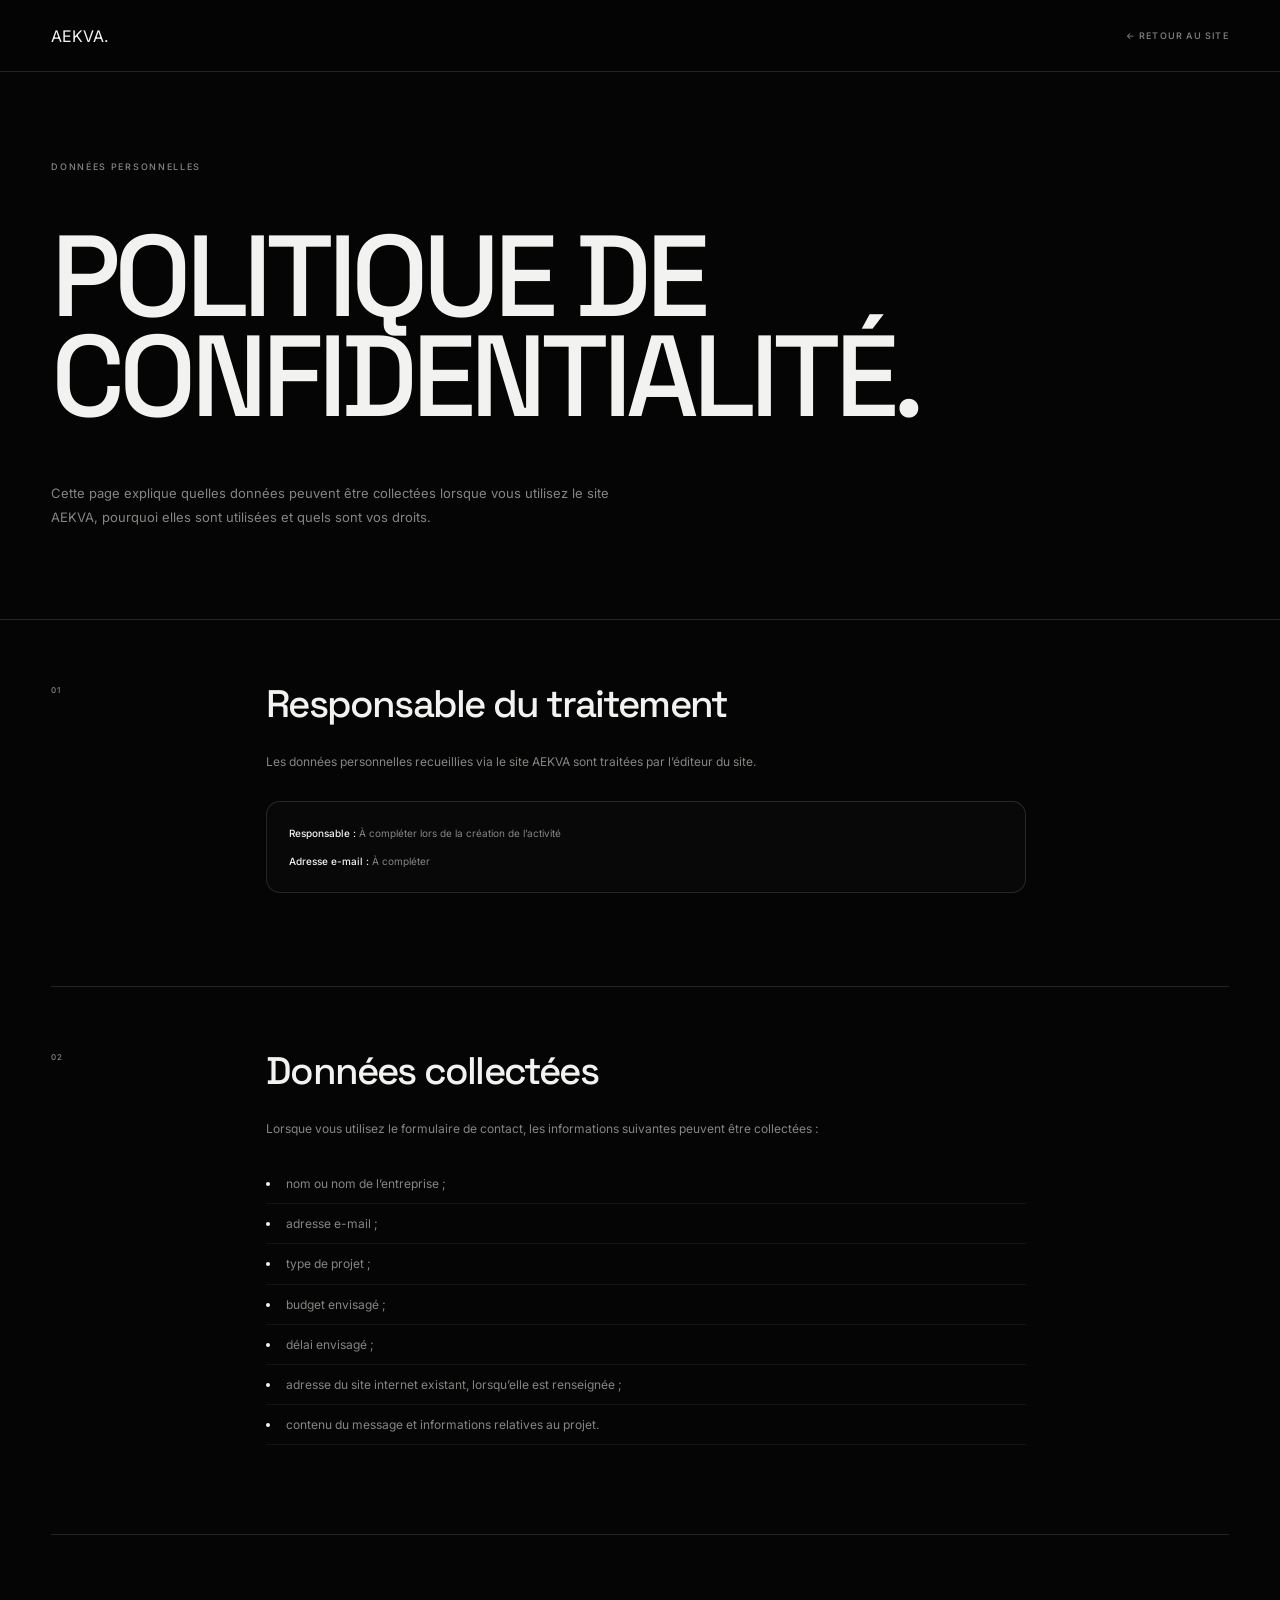
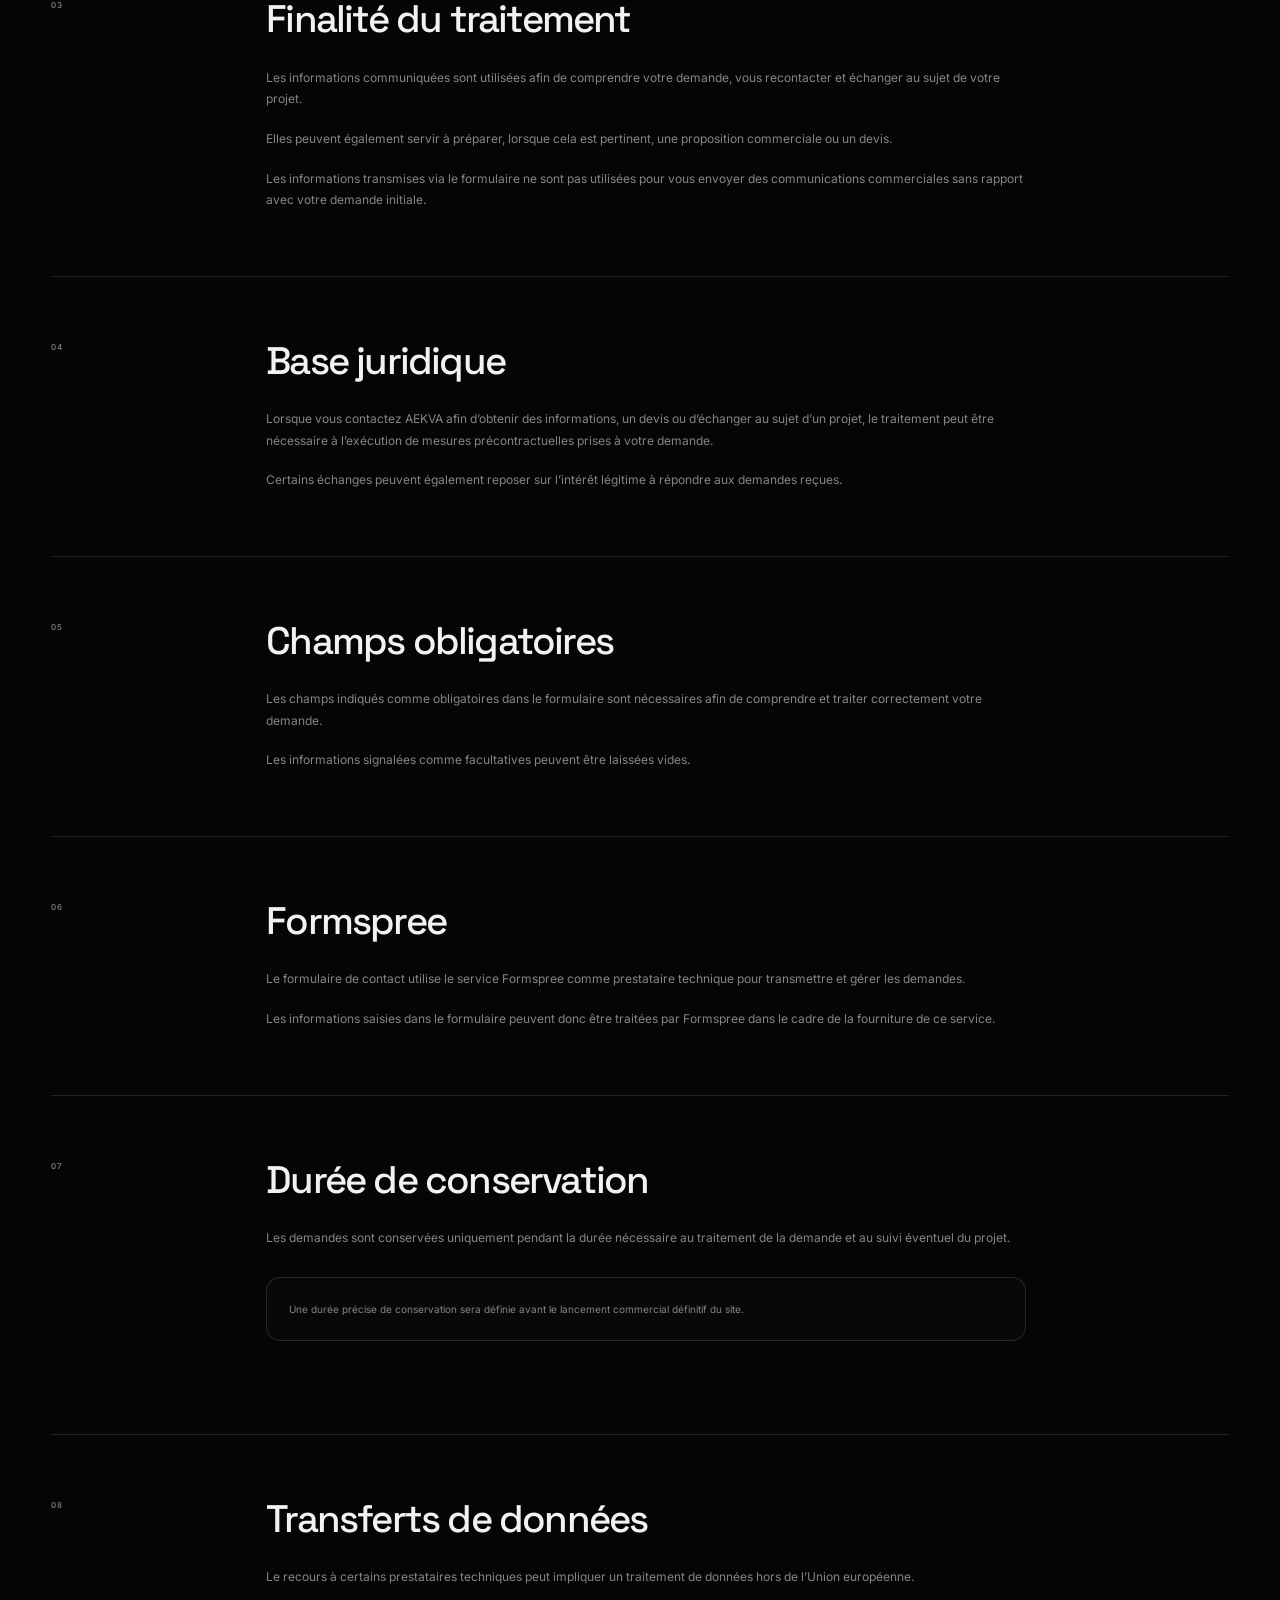
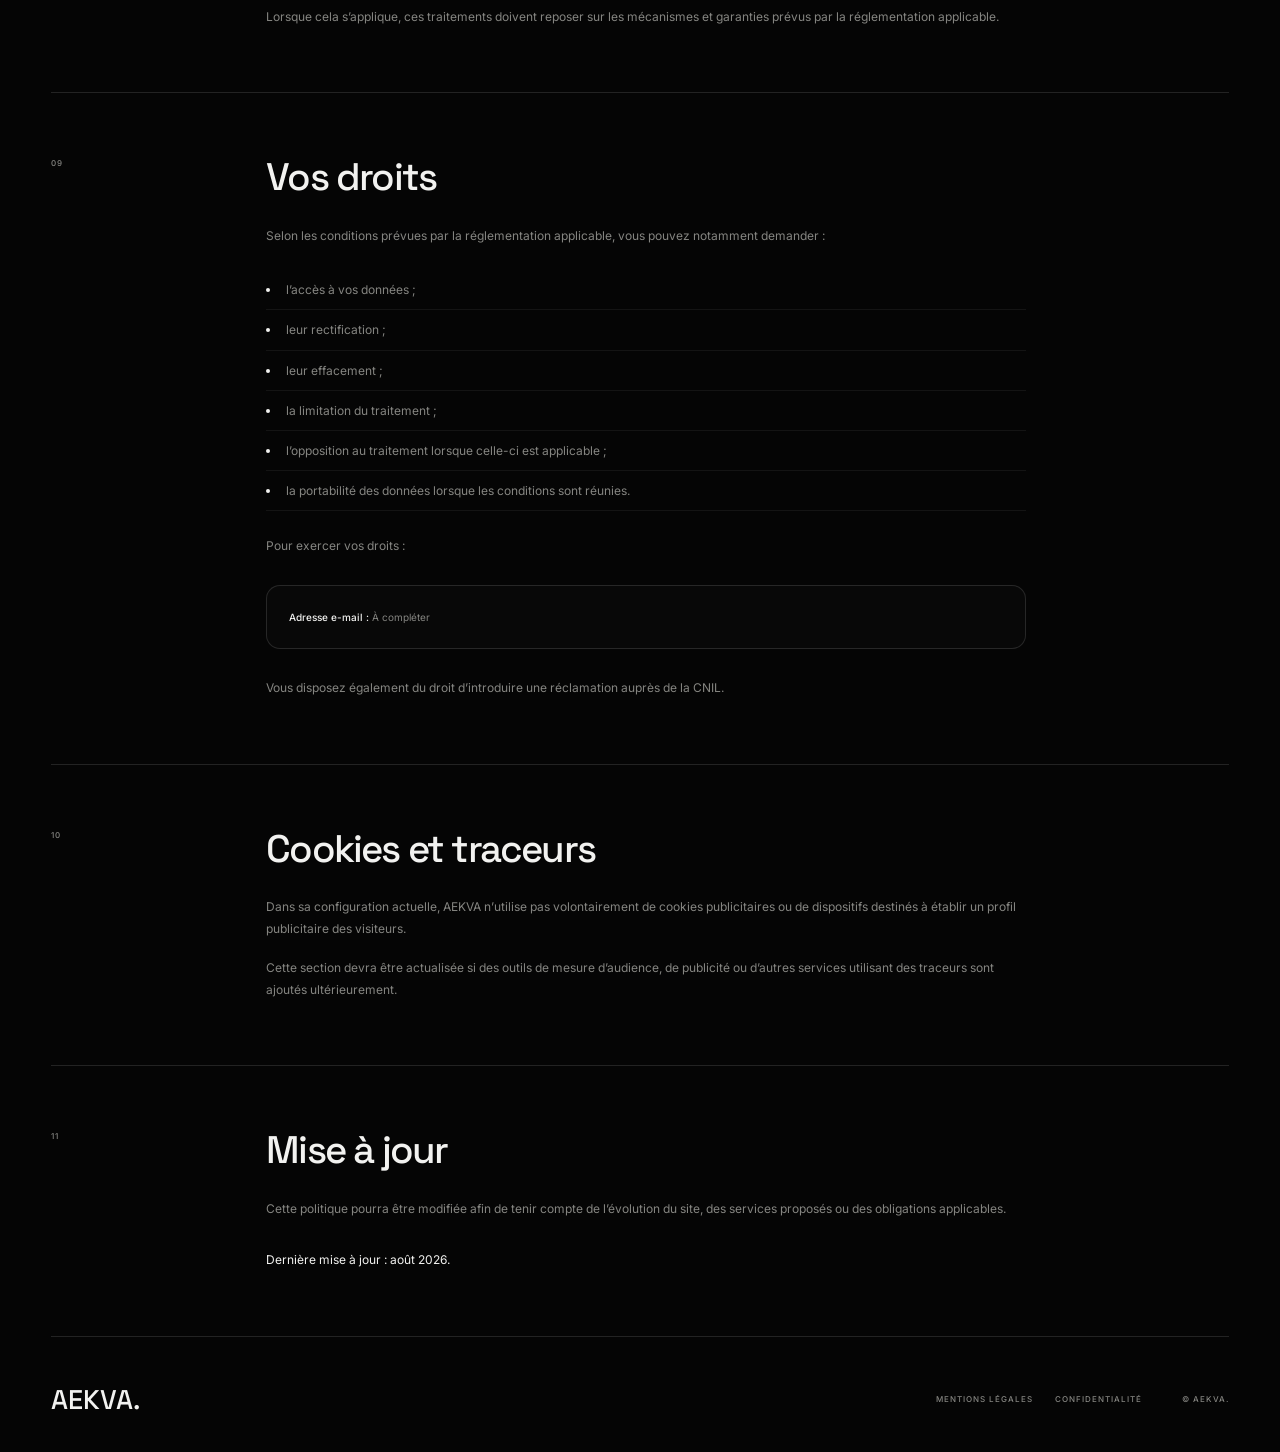
==== commit 974c2377: "AEKVA V1" ====
--- a/confidentialite.html
+++ b/confidentialite.html
@@ -1,556 +1,343 @@
 <!DOCTYPE html>
 <html lang="fr">
-
-<head>
-    <meta charset="UTF-8">
+  <head>
+    <meta charset="UTF-8" />
+
+    <meta name="viewport" content="width=device-width, initial-scale=1.0" />
+
+    <title>Politique de confidentialité — AEKVA.</title>
 
     <meta
-        name="viewport"
-        content="width=device-width, initial-scale=1.0"
-    >
-
-    <title>Politique de confidentialité — AEKVA.</title>
-
-    <meta
-        name="description"
-        content="Politique de confidentialité et gestion des données personnelles du site AEKVA."
-    >
-
-    <meta
-        name="robots"
-        content="noindex, follow"
-    >
-
-    <meta
-        name="theme-color"
-        content="#050505"
-    >
-
-    <link
-        rel="icon"
-        type="image/png"
-        href="images/favicon.png"
-    >
-
-    <link
-        rel="stylesheet"
-        href="style.css"
-    >
-</head>
-
-
-<body class="legal-page">
-
+      name="description"
+      content="Politique de confidentialité et gestion des données personnelles du site AEKVA."
+    />
+
+    <meta name="robots" content="noindex, follow" />
+
+    <meta name="theme-color" content="#050505" />
+
+    <link rel="icon" type="image/png" href="images/favicon.png" />
+
+    <link rel="stylesheet" href="style.css" />
+  </head>
+
+  <body class="legal-page">
     <!-- =========================
          HEADER
     ========================== -->
 
     <header class="legal-header">
-
-        <a
-            href="index.html"
-            class="brand"
-            aria-label="AEKVA - Retour à l'accueil"
-        >
-            AEKVA.
-        </a>
-
-        <a
-            href="index.html"
-            class="legal-back"
-        >
-            ← Retour au site
-        </a>
-
+      <a
+        href="index.html"
+        class="brand"
+        aria-label="AEKVA - Retour à l'accueil"
+      >
+        AEKVA.
+      </a>
+
+      <a href="index.html" class="legal-back"> ← Retour au site </a>
     </header>
 
-
     <main class="legal-main">
-
-        <!-- =========================
+      <!-- =========================
              INTRO
         ========================== -->
 
-        <section class="legal-hero">
-
-            <span class="section-label">
-                Données personnelles
-            </span>
-
-            <h1>
-                POLITIQUE DE<br>
-                CONFIDENTIALITÉ.
-            </h1>
-
-            <p class="legal-intro">
-                Cette page explique quelles données peuvent être
-                collectées lorsque vous utilisez le site AEKVA,
-                pourquoi elles sont utilisées et quels sont vos droits.
-            </p>
-
-        </section>
-
-
-        <!-- =========================
+      <section class="legal-hero">
+        <span class="section-label"> Données personnelles </span>
+
+        <h1>
+          POLITIQUE DE<br />
+          CONFIDENTIALITÉ.
+        </h1>
+
+        <p class="legal-intro">
+          Cette page explique quelles données peuvent être collectées lorsque
+          vous utilisez le site AEKVA, pourquoi elles sont utilisées et quels
+          sont vos droits.
+        </p>
+      </section>
+
+      <!-- =========================
              CONTENU
         ========================== -->
 
-        <section class="legal-content">
-
-            <article class="legal-section">
-
-                <span class="legal-number">
-                    01
-                </span>
-
-                <div class="legal-text">
-
-                    <h2>
-                        Responsable du traitement
-                    </h2>
-
-                    <p>
-                        Les données personnelles recueillies
-                        via le site AEKVA sont traitées
-                        par l’éditeur du site.
-                    </p>
-
-                    <div class="legal-placeholder">
-
-                        <p>
-                            <strong>Responsable :</strong>
-                            À compléter lors de la création de l’activité
-                        </p>
-
-                        <p>
-                            <strong>Adresse e-mail :</strong>
-                            À compléter
-                        </p>
-
-                    </div>
-
-                </div>
-
-            </article>
-
-
-            <article class="legal-section">
-
-                <span class="legal-number">
-                    02
-                </span>
-
-                <div class="legal-text">
-
-                    <h2>
-                        Données collectées
-                    </h2>
-
-                    <p>
-                        Lorsque vous utilisez le formulaire de contact,
-                        les informations suivantes peuvent être collectées :
-                    </p>
-
-                    <ul>
-
-                        <li>
-                            nom ou nom de l’entreprise ;
-                        </li>
-
-                        <li>
-                            adresse e-mail ;
-                        </li>
-
-                        <li>
-                            type de projet ;
-                        </li>
-
-                        <li>
-                            budget envisagé ;
-                        </li>
-
-                        <li>
-                            délai envisagé ;
-                        </li>
-
-                        <li>
-                            adresse du site internet existant,
-                            lorsqu’elle est renseignée ;
-                        </li>
-
-                        <li>
-                            contenu du message et informations
-                            relatives au projet.
-                        </li>
-
-                    </ul>
-
-                </div>
-
-            </article>
-
-
-            <article class="legal-section">
-
-                <span class="legal-number">
-                    03
-                </span>
-
-                <div class="legal-text">
-
-                    <h2>
-                        Finalité du traitement
-                    </h2>
-
-                    <p>
-                        Les informations communiquées sont utilisées
-                        afin de comprendre votre demande,
-                        vous recontacter et échanger au sujet
-                        de votre projet.
-                    </p>
-
-                    <p>
-                        Elles peuvent également servir à préparer,
-                        lorsque cela est pertinent,
-                        une proposition commerciale ou un devis.
-                    </p>
-
-                    <p>
-                        Les informations transmises via le formulaire
-                        ne sont pas utilisées pour vous envoyer
-                        des communications commerciales sans rapport
-                        avec votre demande initiale.
-                    </p>
-
-                </div>
-
-            </article>
-
-
-            <article class="legal-section">
-
-                <span class="legal-number">
-                    04
-                </span>
-
-                <div class="legal-text">
-
-                    <h2>
-                        Base juridique
-                    </h2>
-
-                    <p>
-                        Lorsque vous contactez AEKVA
-                        afin d’obtenir des informations,
-                        un devis ou d’échanger au sujet d’un projet,
-                        le traitement peut être nécessaire
-                        à l’exécution de mesures précontractuelles
-                        prises à votre demande.
-                    </p>
-
-                    <p>
-                        Certains échanges peuvent également
-                        reposer sur l’intérêt légitime
-                        à répondre aux demandes reçues.
-                    </p>
-
-                </div>
-
-            </article>
-
-
-            <article class="legal-section">
-
-                <span class="legal-number">
-                    05
-                </span>
-
-                <div class="legal-text">
-
-                    <h2>
-                        Champs obligatoires
-                    </h2>
-
-                    <p>
-                        Les champs indiqués comme obligatoires
-                        dans le formulaire sont nécessaires
-                        afin de comprendre et traiter
-                        correctement votre demande.
-                    </p>
-
-                    <p>
-                        Les informations signalées
-                        comme facultatives peuvent être laissées vides.
-                    </p>
-
-                </div>
-
-            </article>
-
-
-            <article class="legal-section">
-
-                <span class="legal-number">
-                    06
-                </span>
-
-                <div class="legal-text">
-
-                    <h2>
-                        Formspree
-                    </h2>
-
-                    <p>
-                        Le formulaire de contact utilise
-                        le service Formspree comme prestataire technique
-                        pour transmettre et gérer les demandes.
-                    </p>
-
-                    <p>
-                        Les informations saisies dans le formulaire
-                        peuvent donc être traitées par Formspree
-                        dans le cadre de la fourniture de ce service.
-                    </p>
-
-                </div>
-
-            </article>
-
-
-            <article class="legal-section">
-
-                <span class="legal-number">
-                    07
-                </span>
-
-                <div class="legal-text">
-
-                    <h2>
-                        Durée de conservation
-                    </h2>
-
-                    <p>
-                        Les demandes sont conservées uniquement
-                        pendant la durée nécessaire
-                        au traitement de la demande
-                        et au suivi éventuel du projet.
-                    </p>
-
-                    <div class="legal-placeholder">
-
-                        <p>
-                            Une durée précise de conservation
-                            sera définie avant le lancement
-                            commercial définitif du site.
-                        </p>
-
-                    </div>
-
-                </div>
-
-            </article>
-
-
-            <article class="legal-section">
-
-                <span class="legal-number">
-                    08
-                </span>
-
-                <div class="legal-text">
-
-                    <h2>
-                        Transferts de données
-                    </h2>
-
-                    <p>
-                        Le recours à certains prestataires techniques
-                        peut impliquer un traitement de données
-                        hors de l’Union européenne.
-                    </p>
-
-                    <p>
-                        Lorsque cela s’applique, ces traitements
-                        doivent reposer sur les mécanismes
-                        et garanties prévus par la réglementation
-                        applicable.
-                    </p>
-
-                </div>
-
-            </article>
-
-
-            <article class="legal-section">
-
-                <span class="legal-number">
-                    09
-                </span>
-
-                <div class="legal-text">
-
-                    <h2>
-                        Vos droits
-                    </h2>
-
-                    <p>
-                        Selon les conditions prévues
-                        par la réglementation applicable,
-                        vous pouvez notamment demander :
-                    </p>
-
-                    <ul>
-
-                        <li>
-                            l’accès à vos données ;
-                        </li>
-
-                        <li>
-                            leur rectification ;
-                        </li>
-
-                        <li>
-                            leur effacement ;
-                        </li>
-
-                        <li>
-                            la limitation du traitement ;
-                        </li>
-
-                        <li>
-                            l’opposition au traitement
-                            lorsque celle-ci est applicable ;
-                        </li>
-
-                        <li>
-                            la portabilité des données
-                            lorsque les conditions sont réunies.
-                        </li>
-
-                    </ul>
-
-                    <p>
-                        Pour exercer vos droits :
-                    </p>
-
-                    <div class="legal-placeholder">
-
-                        <p>
-                            <strong>Adresse e-mail :</strong>
-                            À compléter
-                        </p>
-
-                    </div>
-
-                    <p>
-                        Vous disposez également du droit
-                        d’introduire une réclamation
-                        auprès de la CNIL.
-                    </p>
-
-                </div>
-
-            </article>
-
-
-            <article class="legal-section">
-
-                <span class="legal-number">
-                    10
-                </span>
-
-                <div class="legal-text">
-
-                    <h2>
-                        Cookies et traceurs
-                    </h2>
-
-                    <p>
-                        Dans sa configuration actuelle,
-                        AEKVA n’utilise pas volontairement
-                        de cookies publicitaires
-                        ou de dispositifs destinés
-                        à établir un profil publicitaire
-                        des visiteurs.
-                    </p>
-
-                    <p>
-                        Cette section devra être actualisée
-                        si des outils de mesure d’audience,
-                        de publicité ou d’autres services
-                        utilisant des traceurs sont ajoutés
-                        ultérieurement.
-                    </p>
-
-                </div>
-
-            </article>
-
-
-            <article class="legal-section">
-
-                <span class="legal-number">
-                    11
-                </span>
-
-                <div class="legal-text">
-
-                    <h2>
-                        Mise à jour
-                    </h2>
-
-                    <p>
-                        Cette politique pourra être modifiée
-                        afin de tenir compte de l’évolution
-                        du site, des services proposés
-                        ou des obligations applicables.
-                    </p>
-
-                    <p class="legal-date">
-                        Dernière mise à jour :
-                        août 2026.
-                    </p>
-
-                </div>
-
-            </article>
-
-        </section>
-
+      <section class="legal-content">
+        <article class="legal-section">
+          <span class="legal-number"> 01 </span>
+
+          <div class="legal-text">
+            <h2>Responsable du traitement</h2>
+
+            <p>
+              Les données personnelles recueillies via le site AEKVA sont
+              traitées par l’éditeur du site.
+            </p>
+
+            <div class="legal-placeholder">
+              <p>
+                <strong>Responsable :</strong>
+                À compléter lors de la création de l’activité
+              </p>
+
+              <p>
+                <strong>Adresse e-mail :</strong>
+                À compléter
+              </p>
+            </div>
+          </div>
+        </article>
+
+        <article class="legal-section">
+          <span class="legal-number"> 02 </span>
+
+          <div class="legal-text">
+            <h2>Données collectées</h2>
+
+            <p>
+              Lorsque vous utilisez le formulaire de contact, les informations
+              suivantes peuvent être collectées :
+            </p>
+
+            <ul>
+              <li>nom ou nom de l’entreprise ;</li>
+
+              <li>adresse e-mail ;</li>
+
+              <li>type de projet ;</li>
+
+              <li>budget envisagé ;</li>
+
+              <li>délai envisagé ;</li>
+
+              <li>
+                adresse du site internet existant, lorsqu’elle est renseignée ;
+              </li>
+
+              <li>contenu du message et informations relatives au projet.</li>
+            </ul>
+          </div>
+        </article>
+
+        <article class="legal-section">
+          <span class="legal-number"> 03 </span>
+
+          <div class="legal-text">
+            <h2>Finalité du traitement</h2>
+
+            <p>
+              Les informations communiquées sont utilisées afin de comprendre
+              votre demande, vous recontacter et échanger au sujet de votre
+              projet.
+            </p>
+
+            <p>
+              Elles peuvent également servir à préparer, lorsque cela est
+              pertinent, une proposition commerciale ou un devis.
+            </p>
+
+            <p>
+              Les informations transmises via le formulaire ne sont pas
+              utilisées pour vous envoyer des communications commerciales sans
+              rapport avec votre demande initiale.
+            </p>
+          </div>
+        </article>
+
+        <article class="legal-section">
+          <span class="legal-number"> 04 </span>
+
+          <div class="legal-text">
+            <h2>Base juridique</h2>
+
+            <p>
+              Lorsque vous contactez AEKVA afin d’obtenir des informations, un
+              devis ou d’échanger au sujet d’un projet, le traitement peut être
+              nécessaire à l’exécution de mesures précontractuelles prises à
+              votre demande.
+            </p>
+
+            <p>
+              Certains échanges peuvent également reposer sur l’intérêt légitime
+              à répondre aux demandes reçues.
+            </p>
+          </div>
+        </article>
+
+        <article class="legal-section">
+          <span class="legal-number"> 05 </span>
+
+          <div class="legal-text">
+            <h2>Champs obligatoires</h2>
+
+            <p>
+              Les champs indiqués comme obligatoires dans le formulaire sont
+              nécessaires afin de comprendre et traiter correctement votre
+              demande.
+            </p>
+
+            <p>
+              Les informations signalées comme facultatives peuvent être
+              laissées vides.
+            </p>
+          </div>
+        </article>
+
+        <article class="legal-section">
+          <span class="legal-number"> 06 </span>
+
+          <div class="legal-text">
+            <h2>Formspree</h2>
+
+            <p>
+              Le formulaire de contact utilise le service Formspree comme
+              prestataire technique pour transmettre et gérer les demandes.
+            </p>
+
+            <p>
+              Les informations saisies dans le formulaire peuvent donc être
+              traitées par Formspree dans le cadre de la fourniture de ce
+              service.
+            </p>
+          </div>
+        </article>
+
+        <article class="legal-section">
+          <span class="legal-number"> 07 </span>
+
+          <div class="legal-text">
+            <h2>Durée de conservation</h2>
+
+            <p>
+              Les demandes sont conservées uniquement pendant la durée
+              nécessaire au traitement de la demande et au suivi éventuel du
+              projet.
+            </p>
+
+            <div class="legal-placeholder">
+              <p>
+                Une durée précise de conservation sera définie avant le
+                lancement commercial définitif du site.
+              </p>
+            </div>
+          </div>
+        </article>
+
+        <article class="legal-section">
+          <span class="legal-number"> 08 </span>
+
+          <div class="legal-text">
+            <h2>Transferts de données</h2>
+
+            <p>
+              Le recours à certains prestataires techniques peut impliquer un
+              traitement de données hors de l’Union européenne.
+            </p>
+
+            <p>
+              Lorsque cela s’applique, ces traitements doivent reposer sur les
+              mécanismes et garanties prévus par la réglementation applicable.
+            </p>
+          </div>
+        </article>
+
+        <article class="legal-section">
+          <span class="legal-number"> 09 </span>
+
+          <div class="legal-text">
+            <h2>Vos droits</h2>
+
+            <p>
+              Selon les conditions prévues par la réglementation applicable,
+              vous pouvez notamment demander :
+            </p>
+
+            <ul>
+              <li>l’accès à vos données ;</li>
+
+              <li>leur rectification ;</li>
+
+              <li>leur effacement ;</li>
+
+              <li>la limitation du traitement ;</li>
+
+              <li>
+                l’opposition au traitement lorsque celle-ci est applicable ;
+              </li>
+
+              <li>
+                la portabilité des données lorsque les conditions sont réunies.
+              </li>
+            </ul>
+
+            <p>Pour exercer vos droits :</p>
+
+            <div class="legal-placeholder">
+              <p>
+                <strong>Adresse e-mail :</strong>
+                À compléter
+              </p>
+            </div>
+
+            <p>
+              Vous disposez également du droit d’introduire une réclamation
+              auprès de la CNIL.
+            </p>
+          </div>
+        </article>
+
+        <article class="legal-section">
+          <span class="legal-number"> 10 </span>
+
+          <div class="legal-text">
+            <h2>Cookies et traceurs</h2>
+
+            <p>
+              Dans sa configuration actuelle, AEKVA n’utilise pas volontairement
+              de cookies publicitaires ou de dispositifs destinés à établir un
+              profil publicitaire des visiteurs.
+            </p>
+
+            <p>
+              Cette section devra être actualisée si des outils de mesure
+              d’audience, de publicité ou d’autres services utilisant des
+              traceurs sont ajoutés ultérieurement.
+            </p>
+          </div>
+        </article>
+
+        <article class="legal-section">
+          <span class="legal-number"> 11 </span>
+
+          <div class="legal-text">
+            <h2>Mise à jour</h2>
+
+            <p>
+              Cette politique pourra être modifiée afin de tenir compte de
+              l’évolution du site, des services proposés ou des obligations
+              applicables.
+            </p>
+
+            <p class="legal-date">Dernière mise à jour : août 2026.</p>
+          </div>
+        </article>
+      </section>
     </main>
-
 
     <!-- =========================
          FOOTER
     ========================== -->
 
     <footer class="legal-footer">
-
-        <a
-            href="index.html"
-            class="footer-brand"
-        >
-            AEKVA.
-        </a>
-
-        <div class="legal-footer-links">
-
-            <a href="mentions-legales.html">
-                Mentions légales
-            </a>
-
-            <a href="confidentialite.html">
-                Confidentialité
-            </a>
-
-        </div>
-
-        <p>
-            © AEKVA.
-        </p>
-
+      <a href="index.html" class="footer-brand"> AEKVA. </a>
+
+      <div class="legal-footer-links">
+        <a href="mentions-legales.html"> Mentions légales </a>
+
+        <a href="confidentialite.html"> Confidentialité </a>
+      </div>
+
+      <p>© AEKVA.</p>
     </footer>
-
-</body>
-
-</html>+  </body>
+</html>
--- a/style.css
+++ b/style.css
@@ -1,79 +1,60 @@
-@import url('https://fonts.googleapis.com/css2?family=Inter:wght@300;400;500;600&family=Manrope:wght@300;400;500&family=Space+Grotesk:wght@400;500;600&display=swap');
-
+@import url("https://fonts.googleapis.com/css2?family=Inter:wght@300;400;500;600&family=Manrope:wght@300;400;500&family=Space+Grotesk:wght@400;500;600&display=swap");
 
 :root {
-    --bg: #050505;
-    --panel: #0d0d0d;
-
-    --text: #f2f2f0;
-    --muted: #858581;
-
-    --line: rgba(255, 255, 255, 0.12);
-    --line-strong: rgba(255, 255, 255, 0.22);
-
-    --accent: #8a6cff;
-}
-
-
-/* =========================
-   RESET
-========================= */
+  --bg: #050505;
+  --panel: #0d0d0d;
+  --text: #f2f2f0;
+  --muted: #858581;
+  --line: rgba(255, 255, 255, 0.12);
+  --line-strong: rgba(255, 255, 255, 0.22);
+  --accent: #8a6cff;
+}
 
 * {
-    margin: 0;
-    padding: 0;
-    box-sizing: border-box;
-}
-
+  margin: 0;
+  padding: 0;
+  box-sizing: border-box;
+}
 
 html {
-    scroll-behavior: smooth;
-}
-
+  scroll-behavior: smooth;
+}
 
 body {
-    font-family: "Inter", sans-serif;
-
-    background: var(--bg);
-    color: var(--text);
-
-    overflow-x: hidden;
-}
-
+  font-family: "Inter", sans-serif;
+  background: var(--bg);
+  color: var(--text);
+  overflow-x: hidden;
+}
 
 body.modal-open,
 body.menu-open {
-    overflow: hidden;
-}
-
+  overflow: hidden;
+}
 
 a {
-    color: inherit;
-    text-decoration: none;
-}
-
+  color: inherit;
+  text-decoration: none;
+}
 
 button,
 input,
 select,
 textarea {
-    font: inherit;
-}
-
+  font: inherit;
+}
 
 button {
-    color: inherit;
-}
-
+  color: inherit;
+}
 
 img {
-    display: block;
-    max-width: 100%;
-}
-
+  display: block;
+  max-width: 100%;
+}
 
 section {
-    scroll-margin-top: 90px;
+  scroll-margin-top: 90px;
 }
 
 
@@ -82,108 +63,111 @@
 ========================= */
 
 .site-header {
-    position: fixed;
-
-    top: 0;
-    left: 0;
-
-    z-index: 1000;
-
-    width: 100%;
-    min-height: 72px;
-
-    padding: 0 4%;
-
-    display: grid;
-
-    grid-template-columns:
-        180px
-        1fr
-        auto;
-
-    align-items: center;
-
-    gap: 40px;
-
-    background:
-        rgba(5, 5, 5, 0.84);
-
-    border-bottom:
-        1px solid
-        var(--line);
-
-    backdrop-filter:
-        blur(16px);
-
-    -webkit-backdrop-filter:
-        blur(16px);
-}
-
-
-.brand {
-    position: relative;
-
-    z-index: 1300;
-
-    font-family:
-        "Space Grotesk",
-        sans-serif;
-
-    font-size: 22px;
-    font-weight: 600;
-
-    letter-spacing: -1px;
-}
-
+  position: fixed;
+  top: 0;
+  left: 0;
+  z-index: 1000;
+
+  width: 100%;
+  min-height: 78px;
+
+  padding: 0 4%;
+
+  display: grid;
+
+  grid-template-columns:
+    180px
+    1fr
+    auto;
+
+  align-items: center;
+
+  gap: 40px;
+
+  background: transparent;
+
+  transition: background 0.4s ease;
+}
+
+.site-header::after {
+  content: "";
+
+  position: absolute;
+  left: 0;
+  top: 100%;
+
+  width: 100%;
+  height: 36px;
+
+  pointer-events: none;
+
+  backdrop-filter: blur(12px);
+  -webkit-backdrop-filter: blur(12px);
+
+  background: linear-gradient(
+    to bottom,
+    rgba(255, 255, 255, 0.07) 0%,
+    rgba(255, 255, 255, 0.025) 45%,
+    rgba(255, 255, 255, 0) 100%
+  );
+
+  opacity: 0;
+
+  transition: opacity 0.3s ease;
+}
+
+.site-header.is-scrolled::after {
+  opacity: 1;
+}
+
+.site-header.is-scrolled {
+  background: rgba(5, 5, 5, 0.88);
+
+  backdrop-filter: blur(16px);
+  -webkit-backdrop-filter: blur(16px);
+}
 
 .main-nav {
-    display: flex;
-
-    justify-content: center;
-    align-items: center;
-
-    gap: 30px;
-}
-
+  display: flex;
+
+  justify-content: center;
+  align-items: center;
+
+  gap: 30px;
+}
 
 .main-nav a {
-    color: var(--muted);
-
-    font-size: 10px;
-    font-weight: 500;
-
-    text-transform: uppercase;
-
-    letter-spacing: 1.4px;
-
-    transition:
-        color 0.25s ease;
-}
-
+  color: var(--muted);
+
+  font-size: 10px;
+  font-weight: 500;
+
+  text-transform: uppercase;
+
+  letter-spacing: 1.4px;
+
+  transition: color 0.25s ease;
+}
 
 .main-nav a:hover {
-    color: var(--text);
-}
-
+  color: var(--text);
+}
 
 .header-contact {
-    padding-bottom: 3px;
-
-    border-bottom:
-        1px solid
-        var(--text);
-
-    font-size: 10px;
-    font-weight: 500;
-
-    text-transform: uppercase;
-
-    letter-spacing: 1.2px;
-}
-
+  padding-bottom: 3px;
+
+  border-bottom: 1px solid var(--text);
+
+  font-size: 10px;
+  font-weight: 500;
+
+  text-transform: uppercase;
+
+  letter-spacing: 1.2px;
+}
 
 .menu-toggle {
-    display: none;
+  display: none;
 }
 
 
@@ -192,109 +176,103 @@
 ========================= */
 
 .hero {
-    min-height: auto;
-
-    padding:
-        130px
-        4%
-        95px;
-
-    display: flex;
-    flex-direction: column;
-
-    border-bottom:
-        1px solid
-        var(--line);
-}
-
+  min-height: auto;
+
+  padding: 130px 4% 95px;
+
+  display: flex;
+  flex-direction: column;
+
+  border-bottom: 1px solid var(--line);
+}
 
 .hero-top {
-    display: flex;
-
-    justify-content: space-between;
-
-    color: var(--muted);
-
-    font-size: 9px;
-    font-weight: 500;
-
-    text-transform: uppercase;
-
-    letter-spacing: 1.6px;
-}
-
+  display: flex;
+  justify-content: space-between;
+
+  color: var(--muted);
+
+  font-size: 9px;
+  font-weight: 500;
+
+  text-transform: uppercase;
+
+  letter-spacing: 1.6px;
+}
 
 .hero-content {
-    margin-top:
-        clamp(75px, 8vh, 110px);
-}
-
+  margin-top: clamp(75px, 8vh, 110px);
+}
 
 .hero h1 {
-    max-width: 1300px;
-
-    font-family:
-        "Space Grotesk",
-        sans-serif;
-
-    font-size:
-        clamp(62px, 8.3vw, 132px);
-
-    line-height: 0.9;
-
-    font-weight: 500;
-
-    letter-spacing: -5px;
-}
-
+  max-width: 1300px;
+
+  font-family: "Space Grotesk", sans-serif;
+
+  font-size: clamp(62px, 8.3vw, 132px);
+
+  line-height: 0.9;
+
+  font-weight: 500;
+
+  letter-spacing: -5px;
+
+  animation: hero-title-slide 1.1s cubic-bezier(0.22, 0.61, 0.36, 1)
+    both;
+}
+
+@keyframes hero-title-slide {
+  from {
+    opacity: 0;
+    transform: translateX(120px);
+  }
+
+  to {
+    opacity: 1;
+    transform: translateX(0);
+  }
+}
 
 .hero-bottom {
-    margin-top: 55px;
-
-    padding-top: 28px;
-
-    display: grid;
-
-    grid-template-columns:
-        1fr
-        auto;
-
-    gap: 60px;
-
-    border-top:
-        1px solid
-        var(--line);
-}
-
+  margin-top: 55px;
+
+  padding-top: 28px;
+
+  display: grid;
+
+  grid-template-columns:
+    1fr
+    auto;
+
+  gap: 60px;
+
+  border-top: 1px solid var(--line);
+}
 
 .hero-bottom p {
-    max-width: 680px;
-
-    font-family:
-        "Manrope",
-        sans-serif;
-
-    color:
-        rgba(242, 242, 240, 0.68);
-
-    font-size: 16px;
-    font-weight: 300;
-
-    line-height: 1.8;
-
-    letter-spacing: -0.15px;
-}
-
+  max-width: 680px;
+
+  font-family: "Manrope", sans-serif;
+
+  color: rgba(242, 242, 240, 0.68);
+
+  font-size: 16px;
+  font-weight: 300;
+
+  line-height: 1.8;
+
+  letter-spacing: -0.15px;
+}
 
 .hero-link {
-    align-self: start;
-
-    font-size: 10px;
-    font-weight: 500;
-
-    text-transform: uppercase;
-
-    letter-spacing: 1.2px;
+  align-self: start;
+
+  font-size: 10px;
+  font-weight: 500;
+
+  text-transform: uppercase;
+
+  letter-spacing: 1.2px;
 }
 
 
@@ -303,45 +281,58 @@
 ========================= */
 
 .section-label {
-    color: var(--muted);
-
-    font-size: 9px;
-    font-weight: 500;
-
-    text-transform: uppercase;
-
-    letter-spacing: 1.7px;
-}
-
+  color: var(--muted);
+
+  font-size: 9px;
+  font-weight: 500;
+
+  text-transform: uppercase;
+
+  letter-spacing: 1.7px;
+}
 
 .section-head {
-    display: grid;
-
-    grid-template-columns:
-        180px
-        1fr;
-
-    gap: 40px;
-
-    margin-bottom: 70px;
-}
-
+  display: grid;
+
+  grid-template-columns:
+    180px
+    1fr;
+
+  gap: 40px;
+
+  margin-bottom: 70px;
+}
 
 .section-head h2 {
-    max-width: 1000px;
-
-    font-family:
-        "Space Grotesk",
-        sans-serif;
-
-    font-size:
-        clamp(46px, 6vw, 90px);
-
-    line-height: 0.95;
-
-    font-weight: 500;
-
-    letter-spacing: -4px;
+  max-width: 1000px;
+
+  font-family: "Space Grotesk", sans-serif;
+
+  font-size: clamp(46px, 6vw, 90px);
+
+  line-height: 0.95;
+
+  font-weight: 500;
+
+  letter-spacing: -4px;
+}
+
+.section-head-content {
+  display: flex;
+  flex-direction: column;
+  align-items: flex-start;
+}
+
+.section-head-content p {
+  margin-top: 22px;
+
+  max-width: 560px;
+
+  color: var(--muted);
+
+  font-size: 14px;
+
+  line-height: 1.6;
 }
 
 
@@ -350,461 +341,471 @@
 ========================= */
 
 .projects {
-    padding:
-        100px
-        4%
-        95px;
-
-    border-bottom:
-        1px solid
-        var(--line);
-
-    overflow: hidden;
-}
-
+  padding: 100px 4% 95px;
+
+  border-bottom: 1px solid var(--line);
+
+  overflow: hidden;
+}
 
 .projects-header {
-    display: flex;
-
-    align-items: center;
-    justify-content: space-between;
-
-    margin-bottom: 20px;
-}
-
+  display: flex;
+
+  align-items: center;
+  justify-content: space-between;
+
+  margin-bottom: 20px;
+}
 
 .projects-count {
-    color: var(--muted);
-
-    font-size: 9px;
-    font-weight: 500;
-
-    text-transform: uppercase;
-
-    letter-spacing: 1.5px;
-}
-
+  color: var(--muted);
+
+  font-size: 9px;
+  font-weight: 500;
+
+  text-transform: uppercase;
+
+  letter-spacing: 1.5px;
+}
 
 .projects-intro {
-    margin-bottom: 55px;
-}
-
+  margin-bottom: 55px;
+}
 
 .projects-intro p {
-    max-width: 520px;
-
-    color: var(--muted);
-
-    font-size: 10px;
-
-    line-height: 1.7;
+  max-width: 520px;
+
+  color: var(--muted);
+
+  font-size: 10px;
+
+  line-height: 1.7;
 }
 
 
 /* =========================
-   CAROUSEL
+   CARROUSEL
 ========================= */
 
 .project-carousel {
-    width: 100%;
-}
-
+  width: 100%;
+}
 
 .project-stage {
-    position: relative;
-
-    width: 100%;
-
-    height:
-        clamp(330px, 38vw, 500px);
-
-    perspective: 1400px;
-}
-
+  position: relative;
+
+  width: 100%;
+
+  height: clamp(330px, 38vw, 500px);
+
+  perspective: 1400px;
+}
 
 .project-card {
-    position: absolute;
-
-    top: 0;
-    left: 50%;
-
-    width:
-        min(58vw, 760px);
+  position: absolute;
+
+  top: 0;
+  left: 50%;
+
+  width: min(58vw, 760px);
+
+  opacity: 0;
+
+  pointer-events: none;
+
+  transform: translateX(-50%) scale(0.72);
+
+  filter: blur(5px) brightness(0.45);
+
+  transition:
+    transform 0.75s cubic-bezier(0.22, 0.61, 0.36, 1),
+    filter 0.75s cubic-bezier(0.22, 0.61, 0.36, 1),
+    opacity 0.65s ease;
+}
+
+.project-card.is-active {
+  z-index: 3;
+
+  opacity: 1;
+
+  pointer-events: auto;
+
+  transform:
+    translateX(-50%)
+    translateZ(80px)
+    scale(1);
+
+  filter: blur(0) brightness(1);
+}
+
+.project-card.is-prev {
+  z-index: 2;
+
+  opacity: 0.46;
+
+  pointer-events: auto;
+
+  transform:
+    translateX(-118%)
+    translateZ(-120px)
+    scale(0.78)
+    rotateY(5deg);
+
+  filter: blur(2.5px) brightness(0.6);
+}
+
+.project-card.is-next {
+  z-index: 2;
+
+  opacity: 0.46;
+
+  pointer-events: auto;
+
+  transform:
+    translateX(18%)
+    translateZ(-120px)
+    scale(0.78)
+    rotateY(-5deg);
+
+  filter: blur(2.5px) brightness(0.6);
+}
+
+
+@property --preview-angle {
+  syntax: "<angle>";
+  initial-value: 0deg;
+  inherits: false;
+}
+
+.project-preview {
+  position: relative;
+
+  display: block;
+
+  width: 100%;
+
+  aspect-ratio: 16 / 9;
+
+  padding: 0;
+
+  overflow: hidden;
+
+  border: 0;
+  border-radius: 18px;
+
+  background: var(--panel);
+
+  color: var(--text);
+
+  cursor: pointer;
+
+  isolation: isolate;
+}
+
+.project-preview::before {
+  content: "";
+
+  position: absolute;
+
+  inset: 0;
+
+  z-index: 5;
+
+  padding: 2px;
+
+  border-radius: inherit;
+
+  background: conic-gradient(
+    from var(--preview-angle),
+    transparent 0deg,
+    transparent 270deg,
+    rgba(255, 255, 255, 0.04) 286deg,
+    rgba(255, 255, 255, 0.28) 308deg,
+    rgba(255, 255, 255, 0.72) 330deg,
+    #ffffff 342deg,
+    rgba(255, 255, 255, 0.45) 352deg,
+    transparent 360deg
+  );
+
+  -webkit-mask:
+    linear-gradient(#000 0 0) content-box,
+    linear-gradient(#000 0 0);
+
+  mask:
+    linear-gradient(#000 0 0) content-box,
+    linear-gradient(#000 0 0);
+
+  -webkit-mask-composite: xor;
+
+  mask-composite: exclude;
+
+  opacity: 0;
+
+  pointer-events: none;
+}
+
+.project-card.is-active
+  .project-preview:hover::before {
+  animation:
+    project-preview-glow
+    1.7s
+    cubic-bezier(0.45, 0, 0.25, 1)
+    1
+    forwards;
+}
+
+@keyframes project-preview-glow {
+  0% {
+    --preview-angle: 0deg;
 
     opacity: 0;
-
-    pointer-events: none;
-
-    transform:
-        translateX(-50%)
-        scale(0.72);
-
-    filter:
-        blur(5px)
-        brightness(0.45);
-
-    transition:
-        transform 0.75s cubic-bezier(.22, .61, .36, 1),
-        filter 0.75s cubic-bezier(.22, .61, .36, 1),
-        opacity 0.65s ease;
-}
-
-
-.project-card.is-active {
-    z-index: 3;
-
+  }
+
+  8% {
     opacity: 1;
-
-    pointer-events: auto;
-
-    transform:
-        translateX(-50%)
-        translateZ(80px)
-        scale(1);
-
-    filter:
-        blur(0)
-        brightness(1);
-}
-
-
-.project-card.is-prev {
-    z-index: 2;
-
-    opacity: 0.46;
-
-    pointer-events: auto;
-
-    transform:
-        translateX(-118%)
-        translateZ(-120px)
-        scale(0.78)
-        rotateY(5deg);
-
-    filter:
-        blur(2.5px)
-        brightness(0.6);
-}
-
-
-.project-card.is-next {
-    z-index: 2;
-
-    opacity: 0.46;
-
-    pointer-events: auto;
-
-    transform:
-        translateX(18%)
-        translateZ(-120px)
-        scale(0.78)
-        rotateY(-5deg);
-
-    filter:
-        blur(2.5px)
-        brightness(0.6);
-}
-
-
-/* =========================
-   PROJECT PREVIEW
-========================= */
-
-.project-preview {
-    position: relative;
-
-    display: block;
-
-    width: 100%;
-
-    aspect-ratio: 16 / 9;
-
-    padding: 0;
-
-    overflow: hidden;
-
-    border: 0;
-
-    background:
-        var(--panel);
-
-    color: var(--text);
-
-    cursor: pointer;
-}
-
+  }
+
+  88% {
+    opacity: 1;
+  }
+
+  100% {
+    --preview-angle: 360deg;
+
+    opacity: 0;
+  }
+}
 
 .project-preview img {
-    width: 100%;
-    height: 100%;
-
-    object-fit: cover;
-    object-position: top center;
-
-    transition:
-        transform 0.6s
-        cubic-bezier(.22, .61, .36, 1);
-}
-
+  position: relative;
+
+  z-index: 1;
+
+  width: 100%;
+  height: 100%;
+
+  object-fit: cover;
+  object-position: top center;
+
+  display: block;
+
+  border-radius: 18px;
+
+  transition:
+    transform 0.6s
+    cubic-bezier(0.22, 0.61, 0.36, 1);
+}
 
 .project-card.is-active
-.project-preview:hover img {
-    transform:
-        scale(1.015);
-}
-
+  .project-preview:hover img {
+  transform: scale(1.015);
+}
 
 .preview-overlay {
-    position: absolute;
-
-    inset: 0;
-
-    display: flex;
-
-    align-items: center;
-    justify-content: center;
-
-    background:
-        rgba(0, 0, 0, 0.28);
-
-    color: #ffffff;
-
-    font-size: 9px;
-    font-weight: 500;
-
-    text-transform: uppercase;
-
-    letter-spacing: 1.4px;
-
-    opacity: 0;
-
-    transition:
-        opacity 0.3s ease;
-}
-
+  position: absolute;
+
+  inset: 2px;
+
+  z-index: 3;
+
+  display: flex;
+
+  align-items: center;
+  justify-content: center;
+
+  border-radius: 16px;
+
+  background: rgba(0, 0, 0, 0.28);
+
+  color: #ffffff;
+
+  font-size: 9px;
+  font-weight: 500;
+
+  text-transform: uppercase;
+
+  letter-spacing: 1.4px;
+
+  opacity: 0;
+
+  transition: opacity 0.3s ease;
+}
 
 .project-card.is-active
-.project-preview:hover
-.preview-overlay {
-    opacity: 1;
-}
-
-
-/* =========================
-   PROJECT INFO
-========================= */
+  .project-preview:hover
+  .preview-overlay {
+  opacity: 1;
+}
 
 .project-info {
-    padding-top: 16px;
-
-    display: flex;
-
-    align-items: flex-end;
-    justify-content: space-between;
-
-    gap: 25px;
-
-    transition:
-        opacity 0.5s ease,
-        transform 0.5s ease;
-}
-
+  padding-top: 16px;
+
+  display: flex;
+
+  align-items: flex-end;
+  justify-content: space-between;
+
+  gap: 25px;
+
+  transition:
+    opacity 0.5s ease,
+    transform 0.5s ease;
+}
 
 .project-card:not(.is-active)
-.project-info {
-    opacity: 0;
-
-    transform:
-        translateY(8px);
-}
-
+  .project-info {
+  opacity: 0;
+
+  transform: translateY(8px);
+}
 
 .project-category {
-    display: block;
-
-    margin-bottom: 6px;
-
-    color: var(--muted);
-
-    font-size: 8px;
-    font-weight: 500;
-
-    text-transform: uppercase;
-
-    letter-spacing: 1.3px;
-}
-
+  display: block;
+
+  margin-bottom: 6px;
+
+  color: var(--muted);
+
+  font-size: 8px;
+  font-weight: 500;
+
+  text-transform: uppercase;
+
+  letter-spacing: 1.3px;
+}
 
 .project-info h2 {
-    font-family:
-        "Space Grotesk",
-        sans-serif;
-
-    font-size:
-        clamp(24px, 3vw, 36px);
-
-    line-height: 1;
-
-    font-weight: 500;
-
-    letter-spacing: -1.5px;
-}
-
+  font-family: "Space Grotesk", sans-serif;
+
+  font-size: clamp(24px, 3vw, 36px);
+
+  line-height: 1;
+
+  font-weight: 500;
+
+  letter-spacing: -1.5px;
+}
 
 .project-open {
-    padding:
-        0
-        0
-        3px;
-
-    border: 0;
-
-    border-bottom:
-        1px solid
-        var(--line-strong);
-
-    background:
-        transparent;
-
-    color:
-        var(--muted);
-
-    font-size: 9px;
-    font-weight: 500;
-
-    text-transform: uppercase;
-
-    letter-spacing: 1px;
-
-    cursor: pointer;
-
-    transition:
-        color 0.25s ease,
-        border-color 0.25s ease;
-}
-
+  padding: 0 0 3px;
+
+  border: 0;
+
+  border-bottom:
+    1px solid var(--line-strong);
+
+  background: transparent;
+
+  color: var(--muted);
+
+  font-size: 9px;
+  font-weight: 500;
+
+  text-transform: uppercase;
+
+  letter-spacing: 1px;
+
+  cursor: pointer;
+
+  transition:
+    color 0.25s ease,
+    border-color 0.25s ease;
+}
 
 .project-open:hover {
-    color:
-        var(--text);
-
-    border-color:
-        var(--text);
-}
-
-
-/* =========================
-   CAROUSEL CONTROLS
-========================= */
+  color: var(--text);
+
+  border-color: var(--text);
+}
 
 .carousel-controls {
-    max-width: 760px;
-
-    margin:
-        34px
-        auto
-        0;
-
-    display: grid;
-
-    grid-template-columns:
-        auto
-        auto
-        1fr
-        auto;
-
-    align-items: center;
-
-    gap: 22px;
-}
-
+  max-width: 760px;
+
+  margin: 34px auto 0;
+
+  display: grid;
+
+  grid-template-columns:
+    auto
+    auto
+    1fr
+    auto;
+
+  align-items: center;
+
+  gap: 22px;
+}
 
 .carousel-arrow {
-    width: 48px;
-    height: 48px;
-
-    border:
-        1px solid
-        var(--line);
-
-    background:
-        transparent;
-
-    color:
-        var(--text);
-
-    font-size: 18px;
-
-    cursor: pointer;
-
-    transition:
-        background 0.25s ease,
-        color 0.25s ease,
-        border-color 0.25s ease;
-}
-
+  width: 48px;
+  height: 48px;
+
+  border: 1px solid var(--line);
+
+  background: transparent;
+
+  color: var(--text);
+
+  font-size: 18px;
+
+  cursor: pointer;
+
+  transition:
+    background 0.25s ease,
+    color 0.25s ease,
+    border-color 0.25s ease;
+}
 
 .carousel-arrow:hover {
-    background:
-        var(--text);
-
-    color:
-        var(--bg);
-
-    border-color:
-        var(--text);
-}
-
+  background: var(--text);
+
+  color: var(--bg);
+
+  border-color: var(--text);
+}
 
 .carousel-status {
-    display: flex;
-
-    gap: 5px;
-
-    color:
-        var(--muted);
-
-    font-size: 9px;
-
-    letter-spacing: 1px;
-}
-
+  display: flex;
+
+  gap: 5px;
+
+  color: var(--muted);
+
+  font-size: 9px;
+
+  letter-spacing: 1px;
+}
 
 .carousel-current {
-    color:
-        var(--text);
-}
-
+  color: var(--text);
+}
 
 .carousel-progress {
-    display: flex;
-
-    align-items: center;
-
-    gap: 7px;
-}
-
+  display: flex;
+
+  align-items: center;
+
+  gap: 7px;
+}
 
 .carousel-dot {
-    display: block;
-
-    width: 25px;
-    height: 1px;
-
-    background:
-        rgba(255, 255, 255, 0.18);
-
-    transition:
-        width 0.4s ease,
-        background 0.4s ease;
-}
-
+  display: block;
+
+  width: 25px;
+  height: 1px;
+
+  background:
+    rgba(255, 255, 255, 0.18);
+
+  transition:
+    width 0.4s ease,
+    background 0.4s ease;
+}
 
 .carousel-dot.active {
-    width: 42px;
-
-    background:
-        var(--text);
+  width: 42px;
+
+  background: var(--text);
 }
 
 
@@ -813,178 +814,151 @@
 ========================= */
 
 .services {
-    padding:
-        90px
-        4%
-        105px;
-
-    border-bottom:
-        1px solid
-        var(--line);
-}
-
+  padding: 90px 4% 105px;
+
+  border-bottom: 1px solid var(--line);
+}
 
 .services .section-head {
-    margin-bottom: 55px;
-}
-
+  margin-bottom: 55px;
+}
 
 .services-grid {
-    display: grid;
-
-    grid-template-columns:
-        repeat(3, minmax(0, 1fr));
-
-    gap: 14px;
-}
-
+  display: grid;
+
+  grid-template-columns:
+    repeat(3, minmax(0, 1fr));
+
+  gap: 14px;
+}
 
 .service-card {
-    position: relative;
-
-    min-height: 205px;
-
-    padding: 23px;
-
-    display: flex;
-
-    flex-direction: column;
-
-    justify-content:
-        space-between;
-
-    overflow: hidden;
-
-    border:
-        1px solid
-        var(--line);
-
-    border-radius:
-        18px;
-
-    background:
-        linear-gradient(
-            145deg,
-            rgba(255, 255, 255, 0.018),
-            rgba(255, 255, 255, 0)
-        ),
-        #080808;
-
-    transition:
-        transform 0.4s cubic-bezier(.22, .61, .36, 1),
-        border-color 0.35s ease,
-        background 0.35s ease,
-        box-shadow 0.35s ease;
-}
-
+  position: relative;
+
+  min-height: 205px;
+
+  padding: 23px;
+
+  display: flex;
+
+  flex-direction: column;
+
+  justify-content: space-between;
+
+  overflow: hidden;
+
+  border: 1px solid var(--line);
+
+  border-radius: 18px;
+
+  background:
+    linear-gradient(
+      145deg,
+      rgba(255, 255, 255, 0.018),
+      rgba(255, 255, 255, 0)
+    ),
+    #080808;
+
+  transition:
+    transform 0.4s
+      cubic-bezier(0.22, 0.61, 0.36, 1),
+    border-color 0.35s ease,
+    background 0.35s ease,
+    box-shadow 0.35s ease;
+}
 
 .service-card::after {
-    content: "";
-
-    position: absolute;
-
-    right: -45px;
-    bottom: -60px;
-
-    width: 120px;
-    height: 120px;
-
-    border-radius: 50%;
-
-    background:
-        rgba(255, 255, 255, 0.025);
-
-    filter:
-        blur(4px);
-
-    opacity: 0;
-
-    transition:
-        transform 0.45s ease,
-        opacity 0.45s ease;
-}
-
+  content: "";
+
+  position: absolute;
+
+  right: -45px;
+  bottom: -60px;
+
+  width: 120px;
+  height: 120px;
+
+  border-radius: 50%;
+
+  background:
+    rgba(255, 255, 255, 0.025);
+
+  filter: blur(4px);
+
+  opacity: 0;
+
+  transition:
+    transform 0.45s ease,
+    opacity 0.45s ease;
+}
 
 .service-card:hover {
-    transform:
-        translateY(-5px);
-
-    border-color:
-        var(--line-strong);
-
-    background:
-        linear-gradient(
-            145deg,
-            rgba(255, 255, 255, 0.035),
-            rgba(255, 255, 255, 0)
-        ),
-        #090909;
-
-    box-shadow:
-        0
-        18px
-        35px
-        rgba(0, 0, 0, 0.28);
-}
-
+  transform: translateY(-5px);
+
+  border-color: var(--line-strong);
+
+  background:
+    linear-gradient(
+      145deg,
+      rgba(255, 255, 255, 0.035),
+      rgba(255, 255, 255, 0)
+    ),
+    #090909;
+
+  box-shadow:
+    0 18px 35px
+    rgba(0, 0, 0, 0.28);
+}
 
 .service-card:hover::after {
-    opacity: 1;
-
-    transform:
-        translate(-16px, -16px);
-}
-
+  opacity: 1;
+
+  transform:
+    translate(-16px, -16px);
+}
 
 .service-number {
-    position: relative;
-
-    z-index: 2;
-
-    color:
-        var(--muted);
-
-    font-size: 8px;
-    font-weight: 500;
-
-    letter-spacing: 1.2px;
-}
-
+  position: relative;
+
+  z-index: 2;
+
+  color: var(--muted);
+
+  font-size: 8px;
+  font-weight: 500;
+
+  letter-spacing: 1.2px;
+}
 
 .service-card-content {
-    position: relative;
-
-    z-index: 2;
-}
-
+  position: relative;
+
+  z-index: 2;
+}
 
 .service-card h3 {
-    margin-bottom: 10px;
-
-    font-family:
-        "Space Grotesk",
-        sans-serif;
-
-    font-size:
-        clamp(20px, 2vw, 25px);
-
-    line-height: 1;
-
-    font-weight: 500;
-
-    letter-spacing: -1px;
-}
-
+  margin-bottom: 10px;
+
+  font-family: "Space Grotesk", sans-serif;
+
+  font-size:
+    clamp(20px, 2vw, 25px);
+
+  line-height: 1;
+
+  font-weight: 500;
+
+  letter-spacing: -1px;
+}
 
 .service-card p {
-    max-width: 330px;
-
-    color:
-        var(--muted);
-
-    font-size: 11px;
-
-    line-height: 1.65;
+  max-width: 330px;
+
+  color: var(--muted);
+
+  font-size: 11px;
+
+  line-height: 1.65;
 }
 
 
@@ -993,522 +967,781 @@
 ========================= */
 
 .offers {
-    padding:
-        120px
-        4%;
-
-    border-bottom:
-        1px solid
-        var(--line);
-}
-
+  padding: 120px 4%;
+
+  border-bottom: 1px solid var(--line);
+}
 
 .offers-grid {
-    position: relative;
-
-    display: grid;
-
-    grid-template-columns:
-        repeat(3, minmax(0, 1fr));
-
-    gap: 22px;
-
-    align-items:
-        stretch;
-}
-
+  position: relative;
+
+  display: grid;
+
+  grid-template-columns:
+    repeat(3, minmax(0, 1fr));
+
+  gap: 22px;
+
+  align-items: stretch;
+}
 
 .offer-card {
-    position: relative;
-
-    z-index: 1;
-
-    height: 680px;
-
-    padding: 1px;
-
-    overflow: hidden;
-
-    border-radius:
-        27px;
-
-    background:
-        rgba(255, 255, 255, 0.12);
-
-    isolation:
-        isolate;
+  position: relative;
+
+  z-index: 1;
+
+  height: 680px;
+
+  padding: 1px;
+
+  overflow: hidden;
+
+  border-radius: 27px;
+
+  background:
+    rgba(255, 255, 255, 0.12);
+
+  isolation: isolate;
+
+  transform:
+    translateY(0)
+    scale(1);
+
+  transition:
+    transform 0.5s
+      cubic-bezier(0.22, 0.61, 0.36, 1),
+    box-shadow 0.5s ease;
+}
+
+.offer-card::before {
+  content: "";
+
+  position: absolute;
+
+  top: 50%;
+  left: 50%;
+
+  z-index: 0;
+
+  width: 175%;
+
+  aspect-ratio: 1;
+
+  background:
+    conic-gradient(
+      from 0deg,
+      transparent 0deg,
+      transparent 270deg,
+      rgba(255, 255, 255, 0.04) 286deg,
+      rgba(255, 255, 255, 0.28) 308deg,
+      rgba(255, 255, 255, 0.72) 330deg,
+      #ffffff 342deg,
+      rgba(255, 255, 255, 0.45) 352deg,
+      transparent 360deg
+    );
+
+  opacity: 0;
+
+  transform:
+    translate(-50%, -50%)
+    rotate(0deg);
+
+  pointer-events: none;
+}
+
+.offer-card-content {
+  position: relative;
+
+  z-index: 2;
+
+  width: 100%;
+  height: 100%;
+
+  padding: 29px;
+
+  display: flex;
+
+  flex-direction: column;
+
+  justify-content: flex-start;
+
+  border-radius: 26px;
+
+  background:
+    linear-gradient(
+      145deg,
+      rgba(255, 255, 255, 0.025),
+      rgba(255, 255, 255, 0)
+    ),
+    #090909;
+}
+
+.offer-card:hover {
+  z-index: 20;
+
+  transform:
+    translateY(-12px)
+    scale(1.035);
+
+  box-shadow:
+    0 30px 55px rgba(0, 0, 0, 0.65),
+    0 0 30px rgba(255, 255, 255, 0.09),
+    0 0 75px rgba(255, 255, 255, 0.035);
+}
+
+.offer-card:hover::before {
+  animation:
+    offer-border-spin
+    1.7s
+    cubic-bezier(0.45, 0, 0.25, 1)
+    1
+    forwards;
+}
+
+@keyframes offer-border-spin {
+  0% {
+    opacity: 0;
 
     transform:
-        translateY(0)
-        scale(1);
-
-    transition:
-        transform 0.5s cubic-bezier(.22, .61, .36, 1),
-        box-shadow 0.5s ease;
-}
-
-
-.offer-card::before {
-    content: "";
-
-    position: absolute;
-
-    top: 50%;
-    left: 50%;
-
-    z-index: 0;
-
-    width: 175%;
-
-    aspect-ratio: 1;
-
-    background:
-        conic-gradient(
-            from 0deg,
-
-            transparent 0deg,
-            transparent 270deg,
-
-            rgba(255, 255, 255, 0.04) 286deg,
-            rgba(255, 255, 255, 0.28) 308deg,
-            rgba(255, 255, 255, 0.72) 330deg,
-            #ffffff 342deg,
-            rgba(255, 255, 255, 0.45) 352deg,
-
-            transparent 360deg
-        );
-
+      translate(-50%, -50%)
+      rotate(0deg);
+  }
+
+  8% {
+    opacity: 1;
+  }
+
+  88% {
+    opacity: 1;
+  }
+
+  100% {
     opacity: 0;
 
     transform:
-        translate(-50%, -50%)
-        rotate(0deg);
-
-    pointer-events: none;
-}
-
-
-.offer-card-content {
-    position: relative;
-
-    z-index: 2;
-
-    width: 100%;
-    height: 100%;
-
-    padding: 29px;
-
-    display: flex;
-
-    flex-direction: column;
-
-    justify-content:
-        flex-start;
-
-    border-radius:
-        26px;
-
-    background:
-        linear-gradient(
-            145deg,
-            rgba(255, 255, 255, 0.025),
-            rgba(255, 255, 255, 0)
-        ),
-        #090909;
-}
-
-
-.offer-card:hover {
-    z-index: 20;
-
-    transform:
-        translateY(-12px)
-        scale(1.035);
-
-    box-shadow:
-        0
-        30px
-        55px
-        rgba(0, 0, 0, 0.65),
-
-        0
-        0
-        30px
-        rgba(255, 255, 255, 0.09),
-
-        0
-        0
-        75px
-        rgba(255, 255, 255, 0.035);
-}
-
-
-.offer-card:hover::before {
-    animation:
-        offer-border-spin
-        1.7s
-        cubic-bezier(.45, 0, .25, 1)
-        1
-        forwards;
-}
-
-
-@keyframes offer-border-spin {
-
-    0% {
-        opacity: 0;
-
-        transform:
-            translate(-50%, -50%)
-            rotate(0deg);
-    }
-
-    8% {
-        opacity: 1;
-    }
-
-    88% {
-        opacity: 1;
-    }
-
-    100% {
-        opacity: 0;
-
-        transform:
-            translate(-50%, -50%)
-            rotate(360deg);
-    }
-
-}
-
+      translate(-50%, -50%)
+      rotate(360deg);
+  }
+}
 
 .offer-card-featured {
-    background:
-        rgba(255, 255, 255, 0.18);
-}
-
+  background:
+    rgba(255, 255, 255, 0.18);
+}
 
 .offer-header {
-    display: flex;
-
-    flex-direction:
-        column;
-
-    gap: 10px;
-
-    padding-right:
-        70px;
-}
-
+  display: flex;
+
+  flex-direction: column;
+
+  gap: 10px;
+
+  padding-right: 70px;
+}
 
 .offer-number {
-    color:
-        var(--muted);
-
-    font-size:
-        9px;
-
-    letter-spacing:
-        1px;
-}
-
+  color: var(--muted);
+
+  font-size: 9px;
+
+  letter-spacing: 1px;
+}
 
 .offer-header h3 {
-    font-family:
-        "Space Grotesk",
-        sans-serif;
-
-    font-size:
-        clamp(30px, 3vw, 44px);
-
-    line-height:
-        1;
-
-    font-weight:
-        500;
-
-    letter-spacing:
-        -2px;
-}
-
+  font-family: "Space Grotesk", sans-serif;
+
+  font-size:
+    clamp(30px, 3vw, 44px);
+
+  line-height: 1;
+
+  font-weight: 500;
+
+  letter-spacing: -2px;
+}
 
 .offer-badge {
-    position:
-        absolute;
-
-    top: 22px;
-    right: 22px;
-
-    padding:
-        7px
-        10px;
-
-    border:
-        1px solid
-        var(--line);
-
-    border-radius:
-        999px;
-
-    color:
-        var(--muted);
-
-    font-size:
-        7px;
-
-    font-weight:
-        500;
-
-    text-transform:
-        uppercase;
-
-    letter-spacing:
-        1px;
-}
-
+  position: absolute;
+
+  top: 22px;
+  right: 22px;
+
+  padding: 7px 10px;
+
+  border: 1px solid var(--line);
+
+  border-radius: 999px;
+
+  color: var(--muted);
+
+  font-size: 7px;
+  font-weight: 500;
+
+  text-transform: uppercase;
+
+  letter-spacing: 1px;
+}
 
 .offer-price {
-    margin-top:
-        30px;
-
-    font-family:
-        "Space Grotesk",
-        sans-serif;
-
-    font-size:
-        clamp(34px, 3vw, 48px);
-
-    line-height:
-        1;
-
-    font-weight:
-        500;
-
-    letter-spacing:
-        -2px;
-}
-
+  margin-top: 30px;
+
+  font-family:
+    "Space Grotesk",
+    sans-serif;
+
+  font-size:
+    clamp(34px, 3vw, 48px);
+
+  line-height: 1;
+
+  font-weight: 500;
+
+  letter-spacing: -2px;
+}
 
 .offer-description {
-    max-width:
-        340px;
-
-    margin-top:
-        18px;
-
-    color:
-        var(--muted);
-
-    font-size:
-        12px;
-
-    line-height:
-        1.7;
-}
-
+  max-width: 340px;
+
+  margin-top: 18px;
+
+  color: var(--muted);
+
+  font-size: 12px;
+
+  line-height: 1.7;
+}
 
 .offer-divider {
-    width: 100%;
-    height: 1px;
-
-    margin:
-        24px
-        0
-        14px;
-
-    background:
-        var(--line);
-}
-
+  width: 100%;
+  height: 1px;
+
+  margin: 24px 0 14px;
+
+  background: var(--line);
+}
 
 .offer-features {
-    width: 100%;
-
-    list-style:
-        none;
-}
-
+  width: 100%;
+
+  list-style: none;
+}
 
 .offer-features li {
-    position:
-        relative;
-
-    padding:
-        9px
-        0
-        9px
-        16px;
-
-    border-bottom:
-        1px solid
-        rgba(255, 255, 255, 0.065);
-
-    color:
-        var(--muted);
-
-    font-size:
-        11px;
-
-    line-height:
-        1.5;
-}
-
+  position: relative;
+
+  padding:
+    9px
+    0
+    9px
+    16px;
+
+  border-bottom:
+    1px solid
+    rgba(255, 255, 255, 0.065);
+
+  color: var(--muted);
+
+  font-size: 11px;
+
+  line-height: 1.5;
+}
 
 .offer-features li::before {
-    content: "";
-
-    position:
-        absolute;
-
-    top: 15px;
-    left: 0;
-
-    width: 4px;
-    height: 4px;
-
-    border-radius:
-        50%;
-
-    background:
-        var(--text);
-}
-
+  content: "";
+
+  position: absolute;
+
+  top: 15px;
+  left: 0;
+
+  width: 4px;
+  height: 4px;
+
+  border-radius: 50%;
+
+  background: var(--text);
+}
 
 .offer-features li:last-child {
-    border-bottom:
-        0;
+  border-bottom: 0;
 }
 
 
 /* =========================
-   AIDE / INFOBULLES OFFRES
+   CTA OFFRES
 ========================= */
 
+.offer-cta {
+  position: relative;
+
+  margin-top: auto;
+
+  align-self: center;
+
+  min-width: 190px;
+
+  padding: 15px 22px;
+
+  display: inline-flex;
+
+  align-items: center;
+  justify-content: center;
+
+  overflow: hidden;
+
+  border:
+    1px solid
+    rgba(255, 255, 255, 0.24);
+
+  border-radius: 999px;
+
+  background: transparent;
+
+  color: var(--text);
+
+  font-size: 9px;
+  font-weight: 500;
+
+  text-transform: uppercase;
+
+  letter-spacing: 1.1px;
+
+  text-decoration: none;
+
+  transition:
+    color 0.45s ease,
+    border-color 0.45s ease,
+    transform 0.35s ease;
+}
+
+.offer-cta-text {
+  position: relative;
+
+  z-index: 5;
+
+  pointer-events: none;
+
+  transition:
+    color 0.35s ease;
+}
+
+.offer-liquid {
+  position: absolute;
+
+  left: 0;
+  top: 100%;
+
+  width: 100%;
+  height: 120%;
+
+  z-index: 1;
+
+  background: #ffffff;
+
+  pointer-events: none;
+
+  transition:
+    top 0.75s
+    cubic-bezier(0.22, 0.61, 0.36, 1);
+}
+
+.offer-wave {
+  position: absolute;
+
+  left: -50%;
+  top: -34px;
+
+  width: 200%;
+
+  aspect-ratio: 1;
+
+  border-radius: 42%;
+
+  background: #ffffff;
+
+  box-shadow:
+    inset
+    0
+    -8px
+    18px
+    rgba(0, 0, 0, 0.05);
+
+  opacity: 0;
+
+  transform: rotate(0deg);
+
+  pointer-events: none;
+
+  transition:
+    opacity 0.15s ease;
+}
+
+.offer-cta:hover {
+  color: #050505;
+
+  border-color: #ffffff;
+
+  transform: translateY(-2px);
+}
+
+.offer-cta:hover
+  .offer-liquid {
+  top: 0;
+}
+
+.offer-cta:hover
+  .offer-wave {
+  opacity: 1;
+
+  animation:
+    offer-wave-drift
+    5s
+    linear
+    infinite;
+}
+
+.offer-cta:hover
+  .offer-cta-text {
+  color: #050505;
+}
+
+@keyframes offer-wave-drift {
+  from {
+    transform: rotate(0deg);
+  }
+
+  to {
+    transform: rotate(360deg);
+  }
+}
+
+
+/* =========================
+   MAINTENANCE CARD
+========================= */
+
+.maintenance-card {
+  display: grid;
+
+  grid-template-columns:
+    minmax(280px, 1.1fr)
+    minmax(320px, 1fr)
+    minmax(260px, 0.8fr);
+
+  gap: 70px;
+
+  align-items: center;
+
+  padding: 42px 40px;
+
+  border:
+    1px solid
+    rgba(255, 255, 255, 0.16);
+
+  border-radius: 24px;
+
+  background:
+    rgba(255, 255, 255, 0.015);
+
+  margin-top: 40px;
+
+  transition:
+    transform 0.35s ease,
+    border-color 0.35s ease,
+    box-shadow 0.35s ease;
+}
+
+.maintenance-card:hover {
+  transform: translateY(-4px);
+
+  border-color:
+    rgba(255, 255, 255, 0.22);
+
+  box-shadow:
+    0 22px 45px
+    rgba(0, 0, 0, 0.3);
+}
+
+.maintenance-main {
+  display: flex;
+
+  flex-direction: column;
+
+  align-items: flex-start;
+}
+
+.maintenance-label {
+  display: block;
+
+  margin-bottom: 18px;
+
+  color: var(--muted);
+
+  font-size: 9px;
+  font-weight: 600;
+
+  text-transform: uppercase;
+
+  letter-spacing: 1.5px;
+}
+
+.maintenance-main h3 {
+  margin:
+    0
+    0
+    18px;
+
+  font-size:
+    clamp(32px, 3vw, 48px);
+
+  line-height: 1;
+}
+
+.maintenance-description {
+  max-width: 360px;
+
+  margin: 0;
+
+  color: var(--muted);
+
+  font-size: 13px;
+
+  line-height: 1.7;
+}
+
+.maintenance-features {
+  display: grid;
+
+  grid-template-columns:
+    repeat(2, minmax(0, 1fr));
+
+  gap: 24px 38px;
+}
+
+.maintenance-features span {
+  position: relative;
+
+  padding-left: 18px;
+
+  color:
+    rgba(255, 255, 255, 0.72);
+
+  font-size: 12px;
+
+  line-height: 1.4;
+}
+
+.maintenance-features span::before {
+  content: "";
+
+  position: absolute;
+
+  left: 0;
+
+  top: 0.55em;
+
+  width: 4px;
+  height: 4px;
+
+  border-radius: 50%;
+
+  background: #fff;
+}
+
+.maintenance-side {
+  display: flex;
+
+  flex-direction: column;
+
+  align-items: flex-end;
+
+  text-align: right;
+}
+
+.maintenance-price {
+  display: flex;
+
+  align-items: baseline;
+
+  gap: 8px;
+
+  margin-bottom: 24px;
+}
+
+.maintenance-price strong {
+  font-family:
+    "Space Grotesk",
+    sans-serif;
+
+  font-size:
+    clamp(38px, 4vw, 58px);
+
+  font-weight: 500;
+
+  line-height: 1;
+
+  letter-spacing: -2px;
+}
+
+.maintenance-price span {
+  color: var(--muted);
+
+  font-size: 10px;
+}
+
+.maintenance-selling-point {
+  max-width: 280px;
+
+  margin: 0;
+
+  color:
+    rgba(255, 255, 255, 0.68);
+
+  font-size: 13px;
+
+  line-height: 1.65;
+}
+
+.maintenance-note {
+  margin-top: 14px;
+
+  color: var(--muted);
+
+  font-size: 8px;
+
+  line-height: 1.6;
+}
+
+
+/* =========================
+   HELP TOOLTIPS
+========================= */
+
 .offer-help {
-    position: relative;
-
-    width: 100%;
-
-    display: flex;
-
-    align-items: center;
-    justify-content: space-between;
-
-    gap: 12px;
-}
-
+  position: relative;
+
+  width: 100%;
+
+  display: flex;
+
+  align-items: center;
+  justify-content: space-between;
+
+  gap: 12px;
+}
 
 .help-icon {
-    flex: 0 0 auto;
-
-    width: 16px;
-    height: 16px;
-
-    display: inline-flex;
-
-    align-items: center;
-    justify-content: center;
-
-    border:
-        1px solid
-        rgba(255, 255, 255, 0.25);
-
-    border-radius: 50%;
-
-    color:
-        rgba(255, 255, 255, 0.7);
-
-    font-size: 10px;
-    font-weight: 500;
-
-    line-height: 1;
-
-    cursor: help;
-
-    outline: none;
-
-    transition:
-        border-color 0.25s ease,
-        color 0.25s ease,
-        background 0.25s ease;
-}
-
+  appearance: none;
+  -webkit-appearance: none;
+
+  width: 18px;
+  height: 18px;
+
+  padding: 0;
+
+  display: inline-flex;
+
+  align-items: center;
+  justify-content: center;
+
+  border:
+    1px solid
+    rgba(255, 255, 255, 0.22);
+
+  border-radius: 50%;
+
+  background: transparent;
+
+  color:
+    rgba(255, 255, 255, 0.55);
+
+  font: inherit;
+
+  font-size: 10px;
+
+  line-height: 1;
+
+  cursor: pointer;
+}
+
+.help-icon:hover,
+.help-icon:focus-visible {
+  color:
+    rgba(255, 255, 255, 0.9);
+
+  border-color:
+    rgba(255, 255, 255, 0.45);
+
+  background:
+    rgba(255, 255, 255, 0.04);
+}
 
 .help-tooltip {
-    position: absolute;
-
-    right: 0;
-    bottom: calc(100% + 10px);
-
-    z-index: 100;
-
-    width: min(230px, calc(100vw - 64px));
-
-    padding:
-        11px
-        13px;
-
-    border:
-        1px solid
-        rgba(255, 255, 255, 0.12);
-
-    border-radius: 9px;
-
-    background:
-        #111111;
-
-    color:
-        rgba(255, 255, 255, 0.82);
-
-    font-size: 10px;
-    font-weight: 400;
-
-    line-height: 1.55;
-
-    text-transform: none;
-    letter-spacing: 0;
-
-    opacity: 0;
-    visibility: hidden;
-
-    pointer-events: none;
-
-    transform:
-        translateY(6px);
-
-    transition:
-        opacity 0.2s ease,
-        visibility 0.2s ease,
-        transform 0.2s ease;
-
-    box-shadow:
-        0
-        12px
-        32px
-        rgba(0, 0, 0, 0.45);
-}
-
-
-.offer-help:hover .help-tooltip,
-.offer-help:focus-within .help-tooltip {
-    opacity: 1;
-    visibility: visible;
-
-    transform:
-        translateY(0);
-}
-
-
-.offer-help:hover .help-icon,
-.help-icon:focus {
-    border-color:
-        rgba(255, 255, 255, 0.65);
-
-    background:
-        rgba(255, 255, 255, 0.07);
-
-    color:
-        #ffffff;
+  position: absolute;
+
+  right: 0;
+
+  bottom:
+    calc(100% + 10px);
+
+  z-index: 100;
+
+  width:
+    min(
+      230px,
+      calc(100vw - 64px)
+    );
+
+  padding: 11px 13px;
+
+  border:
+    1px solid
+    rgba(255, 255, 255, 0.12);
+
+  border-radius: 9px;
+
+  background: #111111;
+
+  color:
+    rgba(255, 255, 255, 0.82);
+
+  font-size: 10px;
+  font-weight: 400;
+
+  line-height: 1.55;
+
+  text-transform: none;
+
+  letter-spacing: 0;
+
+  opacity: 0;
+
+  visibility: hidden;
+
+  pointer-events: none;
+
+  transform: translateY(6px);
+
+  transition:
+    opacity 0.2s ease,
+    visibility 0.2s ease,
+    transform 0.2s ease;
+
+  box-shadow:
+    0 12px 32px
+    rgba(0, 0, 0, 0.45);
+}
+
+.offer-help:hover
+  .help-tooltip,
+
+.offer-help:focus-within
+  .help-tooltip {
+  opacity: 1;
+
+  visibility: visible;
+
+  transform: translateY(0);
 }
 
 
@@ -1517,225 +1750,175 @@
 ========================= */
 
 .process {
-    padding:
-        120px
-        4%
-        135px;
-
-    border-bottom:
-        1px solid
-        var(--line);
-}
-
+  padding: 120px 4% 135px;
+
+  border-bottom: 1px solid var(--line);
+}
 
 .process-timeline {
-    position: relative;
-
-    display: grid;
-
-    grid-template-columns:
-        repeat(5, 1fr);
-
-    gap: 30px;
-
-    --progress: 0%;
-}
-
+  position: relative;
+
+  display: grid;
+
+  grid-template-columns:
+    repeat(5, 1fr);
+
+  gap: 30px;
+
+  --progress: 0%;
+}
 
 .process-timeline::before {
-    content: "";
-
-    position: absolute;
-
-    top: 43px;
-    left: 0;
-    right: 0;
-
-    height: 1px;
-
-    background:
-        var(--line);
-}
-
+  content: "";
+
+  position: absolute;
+
+  top: 43px;
+
+  left: 0;
+  right: 0;
+
+  height: 1px;
+
+  background: var(--line);
+}
 
 .process-timeline::after {
-    content: "";
-
-    position: absolute;
-
-    top: 43px;
-    left: 0;
-
-    width:
-        var(--progress);
-
-    height: 1px;
-
-    background:
-        var(--text);
-
-    box-shadow:
-        0
-        0
-        12px
-        rgba(255, 255, 255, 0.22);
-
-    transition:
-        width 0.55s
-        cubic-bezier(.22, .61, .36, 1);
-}
-
+  content: "";
+
+  position: absolute;
+
+  top: 43px;
+  left: 0;
+
+  width: var(--progress);
+
+  height: 1px;
+
+  background: var(--text);
+
+  box-shadow:
+    0 0 12px
+    rgba(255, 255, 255, 0.22);
+
+  transition:
+    width 0.55s
+    cubic-bezier(0.22, 0.61, 0.36, 1);
+}
 
 .process-item {
-    position: relative;
-
-    z-index: 2;
-
-    cursor:
-        default;
-
-    transition:
-        transform 0.35s ease;
-}
-
+  position: relative;
+
+  z-index: 2;
+
+  cursor: default;
+
+  transition:
+    transform 0.35s ease;
+}
 
 .process-number {
-    display: block;
-
-    margin-bottom:
-        26px;
-
-    color:
-        var(--muted);
-
-    font-size:
-        9px;
-
-    letter-spacing:
-        1px;
-}
-
+  display: block;
+
+  margin-bottom: 26px;
+
+  color: var(--muted);
+
+  font-size: 9px;
+
+  letter-spacing: 1px;
+}
 
 .process-dot {
-    position:
-        relative;
-
-    z-index: 3;
-
-    width: 10px;
-    height: 10px;
-
-    margin-bottom:
-        35px;
-
-    border:
-        3px solid
-        var(--bg);
-
-    border-radius:
-        50%;
-
-    background:
-        var(--muted);
-
-    box-shadow:
-        0
-        0
-        0
-        1px
-        var(--line-strong);
-}
-
+  position: relative;
+
+  z-index: 3;
+
+  width: 10px;
+  height: 10px;
+
+  margin-bottom: 35px;
+
+  border:
+    3px solid var(--bg);
+
+  border-radius: 50%;
+
+  background: var(--muted);
+
+  box-shadow:
+    0 0 0 1px
+    var(--line-strong);
+}
 
 .process-item h3 {
-    margin-bottom:
-        14px;
-
-    font-family:
-        "Space Grotesk",
-        sans-serif;
-
-    font-size:
-        22px;
-
-    font-weight:
-        500;
-
-    letter-spacing:
-        -0.8px;
-}
-
+  margin-bottom: 14px;
+
+  font-family:
+    "Space Grotesk",
+    sans-serif;
+
+  font-size: 22px;
+
+  font-weight: 500;
+
+  letter-spacing: -0.8px;
+}
 
 .process-item p {
-    max-width:
-        210px;
-
-    color:
-        var(--muted);
-
-    font-size:
-        11px;
-
-    line-height:
-        1.7;
-}
-
+  max-width: 210px;
+
+  color: var(--muted);
+
+  font-size: 11px;
+
+  line-height: 1.7;
+}
 
 .process-item:hover {
-    transform:
-        translateY(-4px);
-}
-
+  transform: translateY(-4px);
+}
 
 .process-item:hover
-.process-number {
-    color:
-        var(--text);
-}
-
+  .process-number {
+  color: var(--text);
+}
 
 .process-item:hover
-.process-dot {
-    transform:
-        scale(1.6);
-
-    background:
-        var(--text);
-}
-
+  .process-dot {
+  transform: scale(1.6);
+
+  background: var(--text);
+}
 
 .process-timeline:has(
-    .process-item:nth-child(1):hover
+  .process-item:nth-child(1):hover
 ) {
-    --progress: 0%;
-}
-
+  --progress: 0%;
+}
 
 .process-timeline:has(
-    .process-item:nth-child(2):hover
+  .process-item:nth-child(2):hover
 ) {
-    --progress: 25%;
-}
-
+  --progress: 25%;
+}
 
 .process-timeline:has(
-    .process-item:nth-child(3):hover
+  .process-item:nth-child(3):hover
 ) {
-    --progress: 50%;
-}
-
+  --progress: 50%;
+}
 
 .process-timeline:has(
-    .process-item:nth-child(4):hover
+  .process-item:nth-child(4):hover
 ) {
-    --progress: 75%;
-}
-
+  --progress: 75%;
+}
 
 .process-timeline:has(
-    .process-item:nth-child(5):hover
+  .process-item:nth-child(5):hover
 ) {
-    --progress: 100%;
+  --progress: 100%;
 }
 
 
@@ -1744,858 +1927,861 @@
 ========================= */
 
 .contact {
-    padding:
-        105px
-        4%
-        55px;
-
-    border-bottom:
-        1px solid
-        var(--line);
-}
-
+  padding: 105px 4% 55px;
+
+  border-bottom: 1px solid var(--line);
+}
 
 .contact-top {
-    display:
-        flex;
-
-    align-items:
-        center;
-
-    justify-content:
-        space-between;
-
-    gap:
-        30px;
-}
-
+  display: flex;
+
+  align-items: center;
+  justify-content: space-between;
+
+  gap: 30px;
+}
 
 .contact-availability {
-    position:
-        relative;
-
-    padding-left:
-        16px;
-
-    color:
-        var(--muted);
-
-    font-size:
-        9px;
-
-    font-weight:
-        500;
-
-    text-transform:
-        uppercase;
-
-    letter-spacing:
-        1.2px;
-}
-
+  position: relative;
+
+  padding-left: 16px;
+
+  color: var(--muted);
+
+  font-size: 9px;
+  font-weight: 500;
+
+  text-transform: uppercase;
+
+  letter-spacing: 1.2px;
+}
 
 .contact-availability::before {
-    content: "";
-
-    position:
-        absolute;
-
-    top: 50%;
-    left: 0;
-
-    width: 6px;
-    height: 6px;
-
-    transform:
-        translateY(-50%);
-
-    border-radius:
-        50%;
-
-    background:
-        var(--text);
-}
-
+  content: "";
+
+  position: absolute;
+
+  top: 50%;
+  left: 0;
+
+  width: 6px;
+  height: 6px;
+
+  transform:
+    translateY(-50%);
+
+  border-radius: 50%;
+
+  background: var(--text);
+}
 
 .contact-main {
-    margin:
-        90px
-        0
-        100px;
-}
-
+  padding-bottom: 40px;
+}
 
 .contact h2 {
-    max-width:
-        1350px;
-
-    font-family:
-        "Space Grotesk",
-        sans-serif;
-
-    font-size:
-        clamp(70px, 10vw, 150px);
-
-    line-height:
-        0.84;
-
-    font-weight:
-        500;
-
-    letter-spacing:
-        -7px;
-}
-
+  max-width: 1350px;
+
+  font-family:
+    "Space Grotesk",
+    sans-serif;
+
+  font-size:
+    clamp(46px, 6vw, 90px);
+
+  line-height: 0.84;
+
+  font-weight: 500;
+
+  letter-spacing: -7px;
+}
 
 .contact-intro {
-    margin-top:
-        65px;
-
-    padding-top:
-        26px;
-
-    display:
-        grid;
-
-    grid-template-columns:
-        repeat(2, minmax(0, 440px));
-
-    justify-content:
-        space-between;
-
-    gap:
-        60px;
-
-    border-top:
-        1px solid
-        var(--line);
-}
-
+  display: flex !important;
+
+  flex-direction: row !important;
+
+  width: 100% !important;
+
+  max-width: none !important;
+
+  margin-top: 20px !important;
+
+  padding-top: 0 !important;
+
+  border-top: none !important;
+
+  gap: 40px !important;
+}
 
 .contact-intro p {
-    color:
-        var(--muted);
-
-    font-size:
-        13px;
-
-    line-height:
-        1.75;
+  flex: 1 1 0 !important;
+
+  width: auto !important;
+
+  max-width: none !important;
+
+  margin: 0 !important;
+
+  font-size: 14px !important;
+
+  line-height: 1.55 !important;
 }
 
 
 /* =========================
-   FORM
+   FORMULAIRE
 ========================= */
 
 .contact-form-wrapper {
-    padding-top:
-        30px;
-
-    border-top:
-        1px solid
-        var(--line);
-}
-
+  border:
+    1px solid
+    rgba(255, 255, 255, 0.12);
+
+  border-radius: 18px;
+
+  padding: 32px;
+}
 
 .contact-form-heading {
-    margin-bottom:
-        55px;
-
-    display:
-        flex;
-
-    align-items:
-        center;
-
-    justify-content:
-        space-between;
-
-    gap:
-        30px;
-
-    color:
-        var(--muted);
-
-    font-size:
-        8px;
-
-    font-weight:
-        500;
-
-    text-transform:
-        uppercase;
-
-    letter-spacing:
-        1.4px;
-}
-
+  margin-bottom: 55px;
+
+  display: flex;
+
+  align-items: center;
+  justify-content: space-between;
+
+  gap: 30px;
+
+  color: var(--muted);
+
+  font-size: 8px;
+  font-weight: 500;
+
+  text-transform: uppercase;
+
+  letter-spacing: 1.4px;
+}
 
 .project-form {
-    display:
-        grid;
-
-    grid-template-columns:
-        repeat(2, minmax(0, 1fr));
-
-    column-gap:
-        60px;
-}
-
+  display: grid;
+
+  grid-template-columns:
+    repeat(2, minmax(0, 1fr));
+
+  column-gap: 60px;
+}
 
 .form-field {
-    position:
-        relative;
-
-    margin-bottom:
-        36px;
-
-    padding-bottom:
-        28px;
-
-    border-bottom:
-        1px solid
-        var(--line);
-
-    transition:
-        border-color 0.3s ease;
-}
-
+  position: relative;
+
+  margin-bottom: 36px;
+
+  padding-bottom: 28px;
+
+  border-bottom: 1px solid var(--line);
+
+  transition:
+    border-color 0.3s ease;
+}
 
 .form-field:focus-within {
-    border-color:
-        rgba(255, 255, 255, 0.65);
-}
-
+  border-color:
+    rgba(255, 255, 255, 0.65);
+}
 
 .form-field label {
-    display:
-        block;
-
-    margin-bottom:
-        18px;
-
-    color:
-        var(--muted);
-
-    font-size:
-        8px;
-
-    font-weight:
-        500;
-
-    text-transform:
-        uppercase;
-
-    letter-spacing:
-        1.2px;
-}
-
+  display: block;
+
+  margin-bottom: 18px;
+
+  color: var(--muted);
+
+  font-size: 8px;
+  font-weight: 500;
+
+  text-transform: uppercase;
+
+  letter-spacing: 1.2px;
+}
 
 .optional {
-    margin-left:
-        5px;
-
-    opacity:
-        0.5;
-}
-
+  margin-left: 5px;
+
+  opacity: 0.5;
+}
 
 .form-field input,
 .form-field select,
 .form-field textarea {
-    width:
-        100%;
-
-    padding:
-        0;
-
-    border:
-        0;
-
-    outline:
-        0;
-
-    background:
-        transparent;
-
-    color:
-        var(--text);
-
-    font-family:
-        "Space Grotesk",
-        sans-serif;
-
-    font-size:
-        clamp(17px, 1.6vw, 23px);
-
-    font-weight:
-        400;
-
-    line-height:
-        1.35;
-}
-
+  width: 100%;
+
+  padding: 0;
+
+  border: 0;
+
+  outline: 0;
+
+  background: transparent;
+
+  color: var(--text);
+
+  font-family:
+    "Space Grotesk",
+    sans-serif;
+
+  font-size:
+    clamp(17px, 1.6vw, 23px);
+
+  font-weight: 400;
+
+  line-height: 1.35;
+}
 
 .form-field input::placeholder,
 .form-field textarea::placeholder {
-    color:
-        rgba(242, 242, 240, 0.22);
-}
-
+  color:
+    rgba(242, 242, 240, 0.22);
+}
 
 .form-field textarea {
-    min-height:
-        170px;
-
-    resize:
-        vertical;
-}
-
+  min-height: 170px;
+
+  resize: vertical;
+}
 
 .select-wrapper {
-    position:
-        relative;
-}
-
+  position: relative;
+}
 
 .select-wrapper::after {
-    content:
-        "↓";
-
-    position:
-        absolute;
-
-    top:
-        50%;
-
-    right:
-        2px;
-
-    transform:
-        translateY(-50%);
-
-    color:
-        var(--muted);
-
-    pointer-events:
-        none;
-}
-
+  content: "↓";
+
+  position: absolute;
+
+  top: 50%;
+  right: 2px;
+
+  transform:
+    translateY(-50%);
+
+  color: var(--muted);
+
+  pointer-events: none;
+}
 
 .form-field select {
-    padding-right:
-        30px;
-
-    appearance:
-        none;
-
-    -webkit-appearance:
-        none;
-}
-
+  padding-right: 30px;
+
+  appearance: none;
+  -webkit-appearance: none;
+}
 
 .form-field select option {
-    background:
-        #090909;
-
-    color:
-        var(--text);
-}
-
+  background: #090909;
+
+  color: var(--text);
+}
 
 .form-field-message {
-    grid-column:
-        1 / -1;
-
-    margin-top:
-        20px;
-}
-
+  grid-column: 1 / -1;
+
+  margin-top: 20px;
+}
 
 .form-field-message textarea {
-    font-family:
-        "Inter",
-        sans-serif;
-
-    font-size:
-        clamp(16px, 1.5vw, 21px);
-
-    line-height:
-        1.7;
-}
-
+  min-height: 100px !important;
+
+  height: 100px !important;
+
+  resize: vertical;
+}
 
 .message-meta {
-    margin-top:
-        15px;
-
-    display:
-        flex;
-
-    align-items:
-        center;
-
-    justify-content:
-        space-between;
-
-    gap:
-        20px;
-}
-
+  margin-top: 15px;
+
+  display: flex;
+
+  align-items: center;
+  justify-content: space-between;
+
+  gap: 20px;
+}
 
 .character-counter {
-    margin-left:
-        auto;
-
-    color:
-        var(--muted);
-
-    font-size:
-        8px;
+  margin-left: auto;
+
+  color: var(--muted);
+
+  font-size: 8px;
+}
+
+.form-field-maintenance {
+  align-self: start;
+}
+
+.maintenance-choice {
+  display: grid;
+
+  grid-template-columns:
+    repeat(2, minmax(0, 1fr));
+
+  gap: 10px;
+}
+
+.maintenance-option {
+  position: relative;
+
+  display: block;
+
+  margin: 0;
+
+  cursor: pointer;
+}
+
+.maintenance-option input {
+  position: absolute;
+
+  width: 1px;
+  height: 1px;
+
+  opacity: 0;
+
+  pointer-events: none;
+}
+
+.maintenance-option span {
+  min-height: 52px;
+
+  padding: 0 18px;
+
+  display: flex;
+
+  align-items: center;
+  justify-content: center;
+
+  border: 1px solid var(--line);
+
+  border-radius: 999px;
+
+  color: var(--muted);
+
+  background: transparent;
+
+  font-size: 9px;
+  font-weight: 500;
+
+  text-transform: uppercase;
+
+  letter-spacing: 1px;
+
+  transition:
+    border-color 0.25s ease,
+    background 0.25s ease,
+    color 0.25s ease,
+    transform 0.25s ease;
+}
+
+.maintenance-option:hover span {
+  border-color: var(--line-strong);
+}
+
+.maintenance-option input:focus-visible + span {
+  outline:
+    1px solid var(--text);
+
+  outline-offset: 3px;
+}
+
+.maintenance-option input:checked + span {
+  border-color: var(--text);
+
+  background: var(--text);
+
+  color: var(--bg);
 }
 
 
 /* =========================
-   FORM ERRORS
+   POPUP MAINTENANCE
 ========================= */
 
+.maintenance-modal {
+  position: fixed;
+
+  inset: 0;
+
+  z-index: 6000;
+
+  padding: 24px;
+
+  display: flex;
+
+  align-items: center;
+  justify-content: center;
+
+  background:
+    rgba(0, 0, 0, 0.72);
+
+  backdrop-filter: blur(10px);
+  -webkit-backdrop-filter: blur(10px);
+
+  opacity: 0;
+
+  visibility: hidden;
+
+  pointer-events: none;
+
+  transition:
+    opacity 0.3s ease,
+    visibility 0.3s ease;
+}
+
+.maintenance-modal.active {
+  opacity: 1;
+
+  visibility: visible;
+
+  pointer-events: auto;
+}
+
+.maintenance-modal-card {
+  width:
+    min(100%, 520px);
+
+  padding: 42px;
+
+  border:
+    1px solid
+    rgba(255, 255, 255, 0.14);
+
+  border-radius: 27px;
+
+  background:
+    linear-gradient(
+      145deg,
+      rgba(255, 255, 255, 0.035),
+      rgba(255, 255, 255, 0)
+    ),
+    #090909;
+
+  box-shadow:
+    0 30px 90px
+    rgba(0, 0, 0, 0.7);
+
+  transform:
+    translateY(15px)
+    scale(0.98);
+
+  transition:
+    transform 0.3s ease;
+}
+
+.maintenance-modal.active
+  .maintenance-modal-card {
+  transform:
+    translateY(0)
+    scale(1);
+}
+
+.maintenance-modal-label {
+  color: var(--muted);
+
+  font-size: 8px;
+  font-weight: 500;
+
+  text-transform: uppercase;
+
+  letter-spacing: 1.4px;
+}
+
+.maintenance-modal h2 {
+  margin-top: 18px;
+
+  font-family:
+    "Space Grotesk",
+    sans-serif;
+
+  font-size:
+    clamp(32px, 4vw, 48px);
+
+  line-height: 0.95;
+
+  font-weight: 500;
+
+  letter-spacing: -2px;
+}
+
+.maintenance-modal p {
+  max-width: 420px;
+
+  margin-top: 24px;
+
+  color: var(--muted);
+
+  font-size: 11px;
+
+  line-height: 1.7;
+}
+
+.maintenance-modal-actions {
+  margin-top: 35px;
+
+  display: grid;
+
+  grid-template-columns:
+    1fr
+    1fr;
+
+  gap: 10px;
+}
+
+.maintenance-modal-actions button {
+  min-height: 52px;
+
+  padding: 0 18px;
+
+  border:
+    1px solid
+    var(--line-strong);
+
+  border-radius: 999px;
+
+  background: transparent;
+
+  color: var(--text);
+
+  cursor: pointer;
+
+  font-size: 8px;
+  font-weight: 500;
+
+  text-transform: uppercase;
+
+  letter-spacing: 0.9px;
+
+  transition:
+    background 0.3s ease,
+    color 0.3s ease,
+    border-color 0.3s ease,
+    transform 0.3s ease;
+}
+
+.maintenance-modal-actions button:hover {
+  transform: translateY(-2px);
+}
+
+.maintenance-modal-yes:hover {
+  background: var(--text);
+
+  color: var(--bg);
+
+  border-color: var(--text);
+}
+
+.maintenance-modal-no {
+  color: var(--muted);
+}
+
+.maintenance-modal-no:hover {
+  color: var(--text);
+
+  border-color: var(--text);
+}
+
+
+/* =========================
+   ERREURS FORMULAIRE
+========================= */
+
 .form-error {
-    display:
-        block;
-
-    min-height:
-        12px;
-
-    margin-top:
-        9px;
-
-    color:
-        rgba(255, 130, 130, 0.9);
-
-    font-size:
-        8px;
-}
-
+  display: block;
+
+  min-height: 12px;
+
+  margin-top: 9px;
+
+  color:
+    rgba(255, 130, 130, 0.9);
+
+  font-size: 8px;
+}
 
 .form-field.has-error {
-    border-color:
-        rgba(255, 130, 130, 0.65);
+  border-color:
+    rgba(255, 130, 130, 0.65);
 }
 
 
 /* =========================
-   SUBMIT
+   BOUTON ENVOI
 ========================= */
 
 .form-submit-row {
-    grid-column:
-        1 / -1;
-
-    margin-top:
-        15px;
-
-    display:
-        flex;
-
-    align-items:
-        center;
-
-    justify-content:
-        space-between;
-
-    gap:
-        50px;
-}
-
+  grid-column: 1 / -1;
+
+  margin-top: 15px;
+
+  display: flex;
+
+  align-items: center;
+  justify-content: space-between;
+
+  gap: 50px;
+}
 
 .form-submit-row p {
-    max-width:
-        420px;
-
-    color:
-        var(--muted);
-
-    font-size:
-        9px;
-
-    line-height:
-        1.7;
-}
-
+  max-width: 420px;
+
+  color: var(--muted);
+
+  font-size: 9px;
+
+  line-height: 1.7;
+}
 
 .form-submit {
-    position:
-        relative;
-
-    width:
-        235px;
-
-    height:
-        72px;
-
-    padding:
-        0
-        24px;
-
-    display:
-        flex;
-
-    align-items:
-        center;
-
-    justify-content:
-        space-between;
-
-    overflow:
-        hidden;
-
-    border:
-        1px solid
-        var(--line-strong);
-
-    border-radius:
-        999px;
-
-    background:
-        transparent;
-
-    color:
-        var(--text);
-
-    cursor:
-        pointer;
-
-    font-size:
-        9px;
-
-    font-weight:
-        500;
-
-    text-transform:
-        uppercase;
-
-    letter-spacing:
-        1.1px;
-}
-
+  position: relative;
+
+  width: 235px;
+  height: 72px;
+
+  padding: 0 24px;
+
+  display: flex;
+
+  align-items: center;
+  justify-content: space-between;
+
+  overflow: hidden;
+
+  border:
+    1px solid
+    var(--line-strong);
+
+  border-radius: 999px;
+
+  background: transparent;
+
+  color: var(--text);
+
+  cursor: pointer;
+
+  font-size: 9px;
+  font-weight: 500;
+
+  text-transform: uppercase;
+
+  letter-spacing: 1.1px;
+}
 
 .form-submit::before {
-    content: "";
-
-    position:
-        absolute;
-
-    inset:
-        0;
-
-    z-index:
-        0;
-
-    background:
-        var(--text);
-
-    transform:
-        translateY(102%);
-
+  content: "";
+
+  position: absolute;
+
+  inset: 0;
+
+  z-index: 0;
+
+  background: var(--text);
+
+  transform:
+    translateY(102%);
+
+  transition:
+    transform 0.45s
+    cubic-bezier(0.22, 0.61, 0.36, 1);
+}
+
+.form-submit span {
+  position: relative;
+
+  z-index: 2;
+}
+
+.form-submit:hover {
+  color: var(--bg);
+}
+
+.form-submit:hover::before {
+  transform:
+    translateY(0);
+}
+
+.form-submit:disabled {
+  opacity: 0.55;
+
+  cursor: wait;
+}
+
+.form-status {
+  grid-column: 1 / -1;
+
+  min-height: 22px;
+
+  margin-top: 30px;
+
+  color: var(--muted);
+
+  font-size: 9px;
+}
+
+.form-status.error {
+  color:
+    rgba(255, 130, 130, 0.9);
+}
+
+/* =========================
+   TOAST FORMULAIRE
+========================= */
+
+.form-toast {
+    position: fixed;
+    right: 24px;
+    bottom: 24px;
+    z-index: 7000;
+  
+    width: min(370px, calc(100vw - 48px));
+  
+    padding: 22px 52px 22px 22px;
+  
+    border: 1px solid rgba(255, 255, 255, 0.12);
+    border-radius: 16px;
+  
+    background: #0d0d0d;
+  
+    box-shadow:
+      0 20px 55px rgba(0, 0, 0, 0.5);
+  
+    opacity: 0;
+    visibility: hidden;
+    pointer-events: none;
+  
+    transform: translateY(20px);
+  
     transition:
-        transform 0.45s
-        cubic-bezier(.22, .61, .36, 1);
-}
-
-
-.form-submit span {
-    position:
-        relative;
-
-    z-index:
-        2;
-}
-
-
-.form-submit:hover {
-    color:
-        var(--bg);
-}
-
-
-.form-submit:hover::before {
-    transform:
-        translateY(0);
-}
-
-
-.form-submit:disabled {
-    opacity:
-        0.55;
-
-    cursor:
-        wait;
-}
-
-
-.form-status {
-    grid-column:
-        1 / -1;
-
-    min-height:
-        22px;
-
-    margin-top:
-        30px;
-
-    color:
-        var(--muted);
-
-    font-size:
-        9px;
-}
-
-
-.form-status.error {
-    color:
-        rgba(255, 130, 130, 0.9);
-}
-
+      opacity 0.3s ease,
+      transform 0.3s ease,
+      visibility 0.3s ease;
+  }
+  
+  .form-toast.active {
+    opacity: 1;
+    visibility: visible;
+    pointer-events: auto;
+  
+    transform: translateY(0);
+  }
+  
+  .form-toast-label {
+    display: block;
+  
+    margin-bottom: 9px;
+  
+    color: var(--muted);
+  
+    font-size: 8px;
+    font-weight: 500;
+  
+    text-transform: uppercase;
+  
+    letter-spacing: 1.4px;
+  }
+  
+  .form-toast-title {
+    display: block;
+  
+    margin-bottom: 6px;
+  
+    font-family: "Space Grotesk", sans-serif;
+  
+    color: var(--text);
+  
+    font-size: 16px;
+    font-weight: 500;
+  
+    letter-spacing: -0.5px;
+  }
+  
+  .form-toast-text {
+    margin: 0;
+  
+    color: var(--muted);
+  
+    font-size: 10px;
+  
+    line-height: 1.6;
+  }
+  
+  .form-toast-close {
+    position: absolute;
+  
+    top: 14px;
+    right: 14px;
+  
+    width: 28px;
+    height: 28px;
+  
+    padding: 0;
+  
+    display: flex;
+  
+    align-items: center;
+    justify-content: center;
+  
+    border: 0;
+  
+    background: transparent;
+  
+    color: var(--muted);
+  
+    font-size: 19px;
+    font-weight: 300;
+  
+    line-height: 1;
+  
+    cursor: pointer;
+  
+    transition: color 0.2s ease;
+  }
+  
+  .form-toast-close:hover {
+    color: var(--text);
+  }
+  
+  @media (max-width: 650px) {
+    .form-toast {
+      right: 16px;
+      bottom: 16px;
+      left: 16px;
+  
+      width: auto;
+    }
+  }
+
+/* =========================
+   CONTACT META
+========================= */
 
 .contact-meta {
-    margin-top:
-        100px;
-
-    padding-top:
-        22px;
-
-    display:
-        flex;
-
-    align-items:
-        center;
-
-    justify-content:
-        space-between;
-
-    border-top:
-        1px solid
-        var(--line);
-
-    color:
-        var(--muted);
-
-    font-size:
-        8px;
-
-    text-transform:
-        uppercase;
-}
-
-
-/* =========================
-   TOAST
-========================= */
-
-.form-toast {
-    position:
-        fixed;
-
-    right:
-        28px;
-
-    bottom:
-        28px;
-
-    z-index:
-        6000;
-
-    width:
-        min(420px, calc(100vw - 40px));
-
-    padding:
-        18px;
-
-    display:
-        grid;
-
-    grid-template-columns:
-        auto
-        1fr
-        auto;
-
-    gap:
-        15px;
-
-    overflow:
-        hidden;
-
-    border:
-        1px solid
-        rgba(255, 255, 255, 0.18);
-
-    border-radius:
-        16px;
-
-    background:
-        rgba(12, 12, 12, 0.96);
-
-    opacity:
-        0;
-
-    visibility:
-        hidden;
-
-    pointer-events:
-        none;
-
-    transform:
-        translateY(22px)
-        scale(0.96);
-
-    transition:
-        opacity 0.4s ease,
-        visibility 0.4s ease,
-        transform 0.45s cubic-bezier(.22, .61, .36, 1);
-}
-
-
-.form-toast.active {
-    opacity:
-        1;
-
-    visibility:
-        visible;
-
-    pointer-events:
-        auto;
-
-    transform:
-        translateY(0)
-        scale(1);
-}
-
-
-.form-toast-icon {
-    width:
-        36px;
-
-    height:
-        36px;
-
-    display:
-        flex;
-
-    align-items:
-        center;
-
-    justify-content:
-        center;
-
-    border:
-        1px solid
-        rgba(255, 255, 255, 0.2);
-
-    border-radius:
-        50%;
-}
-
-
-.form-toast-title {
-    display:
-        block;
-
-    margin-bottom:
-        6px;
-
-    font-family:
-        "Space Grotesk",
-        sans-serif;
-
-    font-size:
-        13px;
-}
-
-
-.form-toast-content p {
-    color:
-        var(--muted);
-
-    font-size:
-        10px;
-
-    line-height:
-        1.6;
-}
-
-
-.form-toast-close {
-    width:
-        28px;
-
-    height:
-        28px;
-
-    border:
-        0;
-
-    background:
-        transparent;
-
-    color:
-        var(--muted);
-
-    font-size:
-        19px;
-
-    cursor:
-        pointer;
-}
-
-
-.form-toast::after {
-    content: "";
-
-    position:
-        absolute;
-
-    left:
-        16px;
-
-    right:
-        16px;
-
-    bottom:
-        0;
-
-    height:
-        1px;
-
-    background:
-        rgba(255, 255, 255, 0.7);
-
-    transform-origin:
-        left center;
-}
-
-
-.form-toast.active::after {
-    animation:
-        toast-progress
-        4.5s
-        linear
-        forwards;
-}
-
-
-@keyframes toast-progress {
-
-    from {
-        transform:
-            scaleX(1);
-    }
-
-    to {
-        transform:
-            scaleX(0);
-    }
-
+  margin-top: 100px;
+
+  padding-top: 22px;
+
+  display: flex;
+
+  align-items: center;
+  justify-content: space-between;
+
+  border-top:
+    1px solid var(--line);
+
+  color: var(--muted);
+
+  font-size: 8px;
+
+  text-transform: uppercase;
 }
 
 
@@ -2604,1302 +2790,951 @@
 ========================= */
 
 .footer {
-    padding:
-        38px
-        4%
-        30px;
-
-    display:
-        grid;
-
-    grid-template-columns:
-        1fr
-        auto;
-
-    gap:
-        35px;
-
-    align-items:
-        center;
-}
-
+  padding: 38px 4% 30px;
+
+  display: grid;
+
+  grid-template-columns:
+    1fr
+    auto;
+
+  gap: 35px;
+
+  align-items: center;
+}
 
 .footer-brand {
-    font-family:
-        "Space Grotesk",
-        sans-serif;
-
-    font-size:
-        27px;
-
-    font-weight:
-        500;
-}
-
+  font-family:
+    "Space Grotesk",
+    sans-serif;
+
+  font-size: 27px;
+
+  font-weight: 500;
+}
 
 .footer-links {
-    display:
-        flex;
-
-    gap:
-        24px;
-}
-
+  display: flex;
+
+  gap: 24px;
+}
 
 .footer-links a {
-    color:
-        var(--muted);
-
-    font-size:
-        8px;
-
-    text-transform:
-        uppercase;
-}
-
+  color: var(--muted);
+
+  font-size: 8px;
+
+  text-transform: uppercase;
+}
 
 .footer-bottom {
-    grid-column:
-        1 / -1;
-
-    margin-top:
-        8px;
-
-    padding-top:
-        22px;
-
-    display:
-        flex;
-
-    justify-content:
-        space-between;
-
-    border-top:
-        1px solid
-        var(--line);
-}
-
+  grid-column: 1 / -1;
+
+  margin-top: 8px;
+
+  padding-top: 22px;
+
+  display: flex;
+
+  justify-content: space-between;
+
+  border-top:
+    1px solid var(--line);
+}
 
 .footer-bottom p,
 .footer-bottom a {
-    color:
-        var(--muted);
+  color: var(--muted);
+
+  font-size: 8px;
+
+  text-transform: uppercase;
+}
+
+
+/* =========================
+   MODALE PROJET
+========================= */
+
+.project-modal {
+  position: fixed;
+
+  inset: 0;
+
+  z-index: 5000;
+
+  padding: 70px 0;
+
+  display: flex;
+
+  align-items: flex-start;
+  justify-content: center;
+
+  background:
+    rgba(4, 4, 4, 0.975);
+
+  opacity: 0;
+
+  visibility: hidden;
+
+  pointer-events: none;
+
+  overflow-y: auto;
+}
+
+.project-modal.active {
+  opacity: 1;
+
+  visibility: visible;
+
+  pointer-events: auto;
+}
+
+.modal-wrapper {
+  position: relative;
+
+  width:
+    min(1100px, 72vw);
+
+  margin: 0 auto;
+}
+
+.modal-content {
+  width: 100%;
+}
+
+.modal-image {
+  width: 100%;
+
+  height: auto;
+}
+
+.modal-side-info {
+  position: absolute;
+
+  top: 0;
+
+  right:
+    calc(100% + 30px);
+
+  width: 165px;
+
+  display: flex;
+
+  flex-direction: column;
+
+  align-items: flex-end;
+
+  text-align: right;
+}
+
+.modal-category {
+  color: var(--muted);
+
+  font-size: 8px;
+}
+
+.modal-title {
+  font-family:
+    "Space Grotesk",
+    sans-serif;
+
+  font-size: 21px;
+}
+
+.modal-demo-note {
+  margin-top: 12px;
+
+  color: var(--muted);
+
+  font-size: 7px;
+}
+
+.modal-counter {
+  margin-top: 22px;
+
+  color: var(--muted);
+
+  font-size: 8px;
+}
+
+.modal-close {
+  position: fixed;
+
+  top: 24px;
+  right: 30px;
+
+  z-index: 5100;
+
+  width: 48px;
+  height: 48px;
+
+  border:
+    1px solid
+    var(--line-strong);
+
+  background:
+    rgba(5, 5, 5, 0.85);
+
+  font-size: 28px;
+
+  cursor: pointer;
+}
+
+.modal-arrow {
+  position: fixed;
+
+  top: 50%;
+
+  z-index: 5100;
+
+  width: 52px;
+  height: 52px;
+
+  transform:
+    translateY(-50%);
+
+  border:
+    1px solid
+    var(--line-strong);
+
+  background:
+    rgba(5, 5, 5, 0.85);
+
+  cursor: pointer;
+}
+
+.modal-prev {
+  left: 22px;
+}
+
+.modal-next {
+  right: 22px;
+}
+
+.modal-live-link {
+  position: fixed;
+
+  left: 50%;
+  bottom: 26px;
+
+  z-index: 5200;
+
+  transform:
+    translateX(-50%);
+
+  min-width: 220px;
+
+  padding: 16px 24px;
+
+  display: flex;
+
+  align-items: center;
+  justify-content: center;
+
+  border:
+    1px solid
+    rgba(255, 255, 255, 0.18);
+
+  border-radius: 999px;
+
+  background: #050505;
+
+  color: #ffffff;
+
+  font-size: 9px;
+  font-weight: 500;
+
+  text-transform: uppercase;
+
+  letter-spacing: 1.1px;
+
+  box-shadow:
+    0 15px 35px
+    rgba(0, 0, 0, 0.45);
+
+  transition:
+    transform 0.3s ease,
+    background 0.3s ease,
+    color 0.3s ease,
+    border-color 0.3s ease;
+}
+
+.modal-live-link:hover {
+  transform:
+    translateX(-50%)
+    translateY(-3px);
+
+  background: #ffffff;
+
+  color: #050505;
+
+  border-color: #ffffff;
+}
+
+
+/* =========================
+   RESPONSIVE TABLETTE
+========================= */
+
+@media (max-width: 1200px) {
+  .modal-wrapper {
+    width:
+      min(900px, 75vw);
+  }
+
+  .modal-side-info {
+    position: static;
+
+    width: 100%;
+
+    margin-bottom: 20px;
+
+    align-items: flex-start;
+
+    text-align: left;
+  }
+}
+
+
+@media (max-width: 1000px) {
+  .site-header {
+    grid-template-columns:
+      1fr
+      auto;
+
+    background: var(--bg);
+
+    backdrop-filter: none;
+    -webkit-backdrop-filter: none;
+  }
+
+  .header-contact {
+    display: none;
+  }
+
+  .menu-toggle {
+    position: relative;
+
+    z-index: 1301;
+
+    display: flex;
+
+    width: 30px;
+    height: 17px;
+
+    padding: 0;
+
+    flex-direction: column;
+
+    justify-content: space-between;
+
+    border: 0;
+
+    background: transparent;
+
+    cursor: pointer;
+  }
+
+  .menu-toggle span {
+    display: block;
+
+    width: 100%;
+    height: 1px;
+
+    background: var(--text);
+
+    transform-origin: center;
+
+    transition:
+      transform 0.35s ease;
+  }
+
+  .menu-toggle.active span:first-child {
+    transform:
+      translateY(8px)
+      rotate(45deg);
+  }
+
+  .menu-toggle.active span:last-child {
+    transform:
+      translateY(-8px)
+      rotate(-45deg);
+  }
+
+  .main-nav {
+    position: fixed;
+
+    top: 0;
+    left: 0;
+
+    width: 100vw;
+
+    height: 100vh;
+    height: 100dvh;
+
+    z-index: 1300;
+
+    display: flex;
+
+    flex-direction: column;
+
+    align-items: flex-start;
+
+    justify-content: center;
+
+    gap: 22px;
+
+    padding:
+      100px
+      8%
+      60px;
+
+    background: #050505;
+
+    opacity: 0;
+
+    visibility: hidden;
+
+    pointer-events: none;
+
+    transform:
+      translateY(-10px);
+
+    transition:
+      opacity 0.35s ease,
+      visibility 0.35s ease,
+      transform 0.35s ease;
+  }
+
+  .main-nav.active {
+    opacity: 1;
+
+    visibility: visible;
+
+    pointer-events: auto;
+
+    transform:
+      translateY(0);
+  }
+
+  .main-nav a {
+    display: block;
+
+    width: fit-content;
+
+    color: var(--text);
+
+    font-family:
+      "Space Grotesk",
+      sans-serif;
 
     font-size:
-        8px;
-
-    text-transform:
-        uppercase;
+      clamp(36px, 8vw, 60px);
+
+    font-weight: 500;
+
+    line-height: 1;
+
+    text-transform: none;
+
+    letter-spacing: -2px;
+  }
+
+  .section-head {
+    grid-template-columns:
+      120px
+      1fr;
+  }
+
+  .project-card {
+    width:
+      min(66vw, 680px);
+  }
+
+  .project-card.is-prev {
+    transform:
+      translateX(-116%)
+      scale(0.76);
+  }
+
+  .project-card.is-next {
+    transform:
+      translateX(16%)
+      scale(0.76);
+  }
+
+  .services-grid {
+    grid-template-columns:
+      repeat(2, minmax(0, 1fr));
+  }
+
+  .service-card {
+    min-height: 190px;
+  }
+
+  .offers-grid {
+    grid-template-columns: 1fr;
+
+    gap: 18px;
+  }
+
+  .offer-card {
+    height: auto;
+
+    min-height: 0;
+  }
+
+  .offer-card-content {
+    height: auto;
+  }
+
+  .maintenance-card {
+    grid-template-columns:
+      1fr
+      1fr;
+
+    gap: 35px;
+  }
+
+  .maintenance-side {
+    grid-column: 1 / -1;
+
+    min-width: 0;
+
+    flex-direction: row;
+
+    align-items: center;
+
+    justify-content: space-between;
+  }
+
+  .process-timeline {
+    grid-template-columns: 1fr;
+
+    gap: 0;
+
+    --progress: 0%;
+  }
+
+  .process-timeline::before {
+    top: 0;
+    bottom: 0;
+
+    left: 4px;
+    right: auto;
+
+    width: 1px;
+    height: auto;
+  }
+
+  .process-timeline::after {
+    top: 0;
+    left: 4px;
+
+    width: 1px;
+
+    height: var(--progress);
+  }
+
+  .process-item {
+    padding:
+      0
+      0
+      55px
+      38px;
+  }
+
+  .process-number {
+    margin-bottom: 10px;
+  }
+
+  .process-dot {
+    position: absolute;
+
+    top: 2px;
+    left: 0;
+
+    margin: 0;
+  }
+
+  .process-item p {
+    max-width: 420px;
+  }
+
+  .project-form {
+    grid-template-columns: 1fr;
+
+    column-gap: 0;
+  }
+
+  .form-field-message,
+  .form-submit-row,
+  .form-status {
+    grid-column: auto;
+  }
 }
 
 
 /* =========================
-   MODAL
+   RESPONSIVE MOBILE
 ========================= */
 
-.project-modal {
-    position:
-        fixed;
-
-    inset:
-        0;
-
-    z-index:
-        5000;
-
+@media (max-width: 700px) {
+  .contact-intro {
+    flex-direction: column !important;
+
+    gap: 10px !important;
+  }
+}
+
+
+@media (max-width: 650px) {
+  .site-header {
+    min-height: 66px;
+
+    padding: 0 20px;
+  }
+
+  .brand {
+    font-size: 19px;
+  }
+
+  .main-nav {
     padding:
-        70px
-        0;
-
-    display:
-        flex;
-
-    align-items:
-        flex-start;
-
-    justify-content:
-        center;
-
-    background:
-        rgba(4, 4, 4, 0.975);
-
-    opacity:
-        0;
-
-    visibility:
-        hidden;
-
-    pointer-events:
-        none;
-
-    overflow-y:
-        auto;
-}
-
-
-.project-modal.active {
-    opacity:
-        1;
-
-    visibility:
-        visible;
-
-    pointer-events:
-        auto;
-}
-
-
-.modal-wrapper {
-    position:
-        relative;
+      110px
+      28px
+      60px;
+
+    gap: 18px;
+  }
+
+  .main-nav a {
+    font-size:
+      clamp(38px, 12vw, 54px);
+
+    line-height: 0.98;
+  }
+
+  .hero {
+    min-height: auto;
+
+    padding:
+      105px
+      20px
+      60px;
+  }
+
+  .hero-top {
+    font-size: 8px;
+  }
+
+  .hero-content {
+    margin-top: 70px;
+  }
+
+  .hero h1 {
+    font-size:
+      clamp(43px, 12vw, 55px);
+
+    line-height: 0.92;
+
+    letter-spacing: -3px;
+  }
+
+  .hero-bottom {
+    margin-top: 55px;
+
+    grid-template-columns: 1fr;
+
+    gap: 28px;
+  }
+
+  .hero-bottom p {
+    font-size: 13px;
+  }
+
+  .projects,
+  .services,
+  .offers,
+  .process,
+  .contact {
+    padding-left: 20px;
+
+    padding-right: 20px;
+  }
+
+  .section-head {
+    grid-template-columns: 1fr;
+
+    gap: 18px;
+
+    margin-bottom: 50px;
+  }
+
+  .section-head h2 {
+    font-size: 40px;
+
+    letter-spacing: -2px;
+  }
+
+  .projects {
+    padding-top: 80px;
+
+    padding-bottom: 80px;
+  }
+
+  .projects-intro {
+    margin-bottom: 35px;
+  }
+
+  .project-stage {
+    height:
+      clamp(255px, 78vw, 340px);
+  }
+
+  .project-card {
+    width: 76vw;
+  }
+
+  .project-card.is-prev {
+    opacity: 0.32;
+
+    transform:
+      translateX(-112%)
+      scale(0.76);
+  }
+
+  .project-card.is-next {
+    opacity: 0.32;
+
+    transform:
+      translateX(12%)
+      scale(0.76);
+  }
+
+  .project-info h2 {
+    font-size: 25px;
+  }
+
+  .project-open {
+    display: none;
+  }
+
+  .carousel-controls {
+    margin-top: 25px;
+
+    gap: 14px;
+  }
+
+  .carousel-arrow {
+    width: 44px;
+    height: 44px;
+  }
+
+  .carousel-dot {
+    width: 13px;
+  }
+
+  .carousel-dot.active {
+    width: 25px;
+  }
+
+  .services {
+    padding-top: 80px;
+
+    padding-bottom: 80px;
+  }
+
+  .services-grid {
+    grid-template-columns: 1fr;
+
+    gap: 12px;
+  }
+
+  .service-card {
+    min-height: 165px;
+
+    padding: 20px;
+  }
+
+  .offers,
+  .process {
+    padding-top: 90px;
+
+    padding-bottom: 90px;
+  }
+
+  .offer-card-content {
+    padding: 23px;
+  }
+
+  .offer-header h3 {
+    font-size: 31px;
+  }
+
+  .offer-price {
+    font-size: 35px;
+  }
+
+  .maintenance-card {
+    margin-top: 18px;
+
+    padding: 28px 24px;
+
+    grid-template-columns: 1fr;
+
+    gap: 30px;
+
+    border-radius: 22px;
+  }
+
+  .maintenance-features {
+    grid-template-columns: 1fr;
+
+    gap: 12px;
+  }
+
+  .maintenance-side {
+    grid-column: auto;
+
+    width: 100%;
+
+    min-width: 0;
+
+    flex-direction: column;
+
+    align-items: flex-start;
+
+    gap: 20px;
+  }
+
+  .maintenance-choice {
+    grid-template-columns:
+      1fr
+      1fr;
+  }
+
+  .maintenance-modal {
+    padding: 18px;
+  }
+
+  .maintenance-modal-card {
+    padding: 32px 24px;
+
+    border-radius: 22px;
+  }
+
+  .maintenance-modal-actions {
+    grid-template-columns: 1fr;
+  }
+
+  .contact {
+    padding-top: 85px;
+
+    padding-bottom: 40px;
+  }
+
+  .contact-top {
+    align-items: flex-start;
+
+    flex-direction: column;
+
+    gap: 15px;
+  }
+
+  .contact-main {
+    margin: 75px 0;
+  }
+
+  .contact h2 {
+    font-size:
+      clamp(50px, 14vw, 68px);
+
+    line-height: 0.87;
+
+    letter-spacing: -4px;
+  }
+
+  .contact-intro {
+    margin-top: 45px !important;
+
+    flex-direction: column !important;
+
+    gap: 20px !important;
+  }
+
+  .contact-form-heading {
+    margin-bottom: 40px;
+
+    align-items: flex-start;
+
+    flex-direction: column;
+
+    gap: 10px;
+  }
+
+  .form-field {
+    margin-bottom: 30px;
+
+    padding-bottom: 23px;
+  }
+
+  .form-field input,
+  .form-field select {
+    font-size: 19px;
+  }
+
+  .form-field-message textarea {
+    min-height: 190px;
+
+    font-size: 16px;
+  }
+
+  .form-submit-row {
+    align-items: flex-start;
+
+    flex-direction: column;
+
+    gap: 30px;
+  }
+
+  .form-submit {
+    width: 100%;
+
+    height: 66px;
+  }
+
+  .contact-meta {
+    margin-top: 75px;
+
+    align-items: flex-start;
+
+    flex-direction: column;
+
+    gap: 8px;
+  }
+
+  .form-toast {
+    right: 16px;
+    bottom: 16px;
+    left: 16px;
+
+    max-width: none;
+  }
+
+  .modal-live-link {
+    bottom: 16px;
 
     width:
-        min(1100px, 72vw);
-
-    margin:
-        0
-        auto;
-}
-
-
-.modal-content {
-    width:
-        100%;
-}
-
-
-.modal-image {
-    width:
-        100%;
-
-    height:
-        auto;
-}
-
-
-.modal-side-info {
-    position:
-        absolute;
-
-    top:
-        0;
-
-    right:
-        calc(100% + 30px);
-
-    width:
-        165px;
-
-    display:
-        flex;
-
-    flex-direction:
-        column;
-
-    align-items:
-        flex-end;
-
-    text-align:
-        right;
-}
-
-
-.modal-category {
-    color:
-        var(--muted);
-
-    font-size:
-        8px;
-}
-
-
-.modal-title {
-    font-family:
-        "Space Grotesk",
-        sans-serif;
-
-    font-size:
-        21px;
-}
-
-
-.modal-demo-note {
-    margin-top:
-        12px;
-
-    color:
-        var(--muted);
-
-    font-size:
-        7px;
-}
-
-
-.modal-counter {
-    margin-top:
-        22px;
-
-    color:
-        var(--muted);
-
-    font-size:
-        8px;
-}
-
-
-.modal-close {
-    position:
-        fixed;
-
-    top:
-        24px;
-
-    right:
-        30px;
-
-    z-index:
-        5100;
-
-    width:
-        48px;
-
-    height:
-        48px;
-
-    border:
-        1px solid
-        var(--line-strong);
-
-    background:
-        rgba(5, 5, 5, 0.85);
-
-    font-size:
-        28px;
-
-    cursor:
-        pointer;
-}
-
-
-.modal-arrow {
-    position:
-        fixed;
-
-    top:
-        50%;
-
-    z-index:
-        5100;
-
-    width:
-        52px;
-
-    height:
-        52px;
-
-    transform:
-        translateY(-50%);
-
-    border:
-        1px solid
-        var(--line-strong);
-
-    background:
-        rgba(5, 5, 5, 0.85);
-
-    cursor:
-        pointer;
-}
-
-
-.modal-prev {
-    left:
-        22px;
-}
-
-
-.modal-next {
-    right:
-        22px;
-}
-
-
-/* =========================
-   TABLETTE LARGE
-========================= */
-
-@media (max-width: 1200px) {
-
-    .modal-wrapper {
-        width:
-            min(900px, 75vw);
-    }
-
-
-    .modal-side-info {
-        position:
-            static;
-
-        width:
-            100%;
-
-        margin-bottom:
-            20px;
-
-        align-items:
-            flex-start;
-
-        text-align:
-            left;
-    }
-
-}
-
-
-/* =========================
-   TABLETTE / MENU BURGER
-========================= */
-
-@media (max-width: 1000px) {
-
-    .site-header {
-        grid-template-columns:
-            1fr
-            auto;
-
-        background:
-            var(--bg);
-
-        backdrop-filter:
-            none;
-
-        -webkit-backdrop-filter:
-            none;
-    }
-
-
-    .header-contact {
-        display:
-            none;
-    }
-
-
-    .menu-toggle {
-        position:
-            relative;
-
-        z-index:
-            1301;
-
-        display:
-            flex;
-
-        width:
-            30px;
-
-        height:
-            17px;
-
-        padding:
-            0;
-
-        flex-direction:
-            column;
-
-        justify-content:
-            space-between;
-
-        border:
-            0;
-
-        background:
-            transparent;
-
-        cursor:
-            pointer;
-    }
-
-
-    .menu-toggle span {
-        display:
-            block;
-
-        width:
-            100%;
-
-        height:
-            1px;
-
-        background:
-            var(--text);
-
-        transform-origin:
-            center;
-
-        transition:
-            transform 0.35s ease;
-    }
-
-
-    .menu-toggle.active
-    span:first-child {
-        transform:
-            translateY(8px)
-            rotate(45deg);
-    }
-
-
-    .menu-toggle.active
-    span:last-child {
-        transform:
-            translateY(-8px)
-            rotate(-45deg);
-    }
-
-
-    .main-nav {
-        position:
-            fixed;
-
-        top:
-            0;
-
-        left:
-            0;
-
-        width:
-            100vw;
-
-        height:
-            100vh;
-
-        height:
-            100dvh;
-
-        z-index:
-            1300;
-
-        display:
-            flex;
-
-        flex-direction:
-            column;
-
-        align-items:
-            flex-start;
-
-        justify-content:
-            center;
-
-        gap:
-            22px;
-
-        padding:
-            100px
-            8%
-            60px;
-
-        background:
-            #050505;
-
-        opacity:
-            0;
-
-        visibility:
-            hidden;
-
-        pointer-events:
-            none;
-
-        transform:
-            translateY(-10px);
-
-        transition:
-            opacity 0.35s ease,
-            visibility 0.35s ease,
-            transform 0.35s ease;
-    }
-
-
-    .main-nav.active {
-        opacity:
-            1;
-
-        visibility:
-            visible;
-
-        pointer-events:
-            auto;
-
-        transform:
-            translateY(0);
-    }
-
-
-    .main-nav a {
-        display:
-            block;
-
-        width:
-            fit-content;
-
-        color:
-            var(--text);
-
-        font-family:
-            "Space Grotesk",
-            sans-serif;
-
-        font-size:
-            clamp(36px, 8vw, 60px);
-
-        font-weight:
-            500;
-
-        line-height:
-            1;
-
-        text-transform:
-            none;
-
-        letter-spacing:
-            -2px;
-    }
-
-
-    .section-head {
-        grid-template-columns:
-            120px
-            1fr;
-    }
-
-
-    .project-card {
-        width:
-            min(66vw, 680px);
-    }
-
-
-    .project-card.is-prev {
-        transform:
-            translateX(-116%)
-            scale(0.76);
-    }
-
-
-    .project-card.is-next {
-        transform:
-            translateX(16%)
-            scale(0.76);
-    }
-
-
-    .services-grid {
-        grid-template-columns:
-            repeat(2, minmax(0, 1fr));
-    }
-
-
-    .service-card {
-        min-height:
-            190px;
-    }
-
-
-    .offers-grid {
-        grid-template-columns:
-            1fr;
-
-        gap:
-            18px;
-    }
-
-
-    .offer-card {
-        height:
-            auto;
-
-        min-height:
-            0;
-    }
-
-
-    .offer-card-content {
-        height:
-            auto;
-    }
-
-
-    .process-timeline {
-        grid-template-columns:
-            1fr;
-
-        gap:
-            0;
-
-        --progress:
-            0%;
-    }
-
-
-    .process-timeline::before {
-        top:
-            0;
-
-        bottom:
-            0;
-
-        left:
-            4px;
-
-        right:
-            auto;
-
-        width:
-            1px;
-
-        height:
-            auto;
-    }
-
-
-    .process-timeline::after {
-        top:
-            0;
-
-        left:
-            4px;
-
-        width:
-            1px;
-
-        height:
-            var(--progress);
-    }
-
-
-    .process-item {
-        padding:
-            0
-            0
-            55px
-            38px;
-    }
-
-
-    .process-number {
-        margin-bottom:
-            10px;
-    }
-
-
-    .process-dot {
-        position:
-            absolute;
-
-        top:
-            2px;
-
-        left:
-            0;
-
-        margin:
-            0;
-    }
-
-
-    .process-item p {
-        max-width:
-            420px;
-    }
-
-
-    .project-form {
-        grid-template-columns:
-            1fr;
-
-        column-gap:
-            0;
-    }
-
-
-    .form-field-message,
-    .form-submit-row,
-    .form-status {
-        grid-column:
-            auto;
-    }
-
-
-    .hero {
-        min-height: auto;
-    }
-
-
-    .hero-content {
-        margin-top: 90px;
-    }
-
-}
-
-
-/* =========================
-   MOBILE
-========================= */
-
-@media (max-width: 650px) {
-
-    .site-header {
-        min-height:
-            66px;
-
-        padding:
-            0
-            20px;
-    }
-
-
-    .brand {
-        font-size:
-            19px;
-    }
-
-
-    .main-nav {
-        padding:
-            110px
-            28px
-            60px;
-
-        gap:
-            18px;
-    }
-
-
-    .main-nav a {
-        font-size:
-            clamp(38px, 12vw, 54px);
-
-        line-height:
-            0.98;
-    }
-
-
-    .hero {
-        min-height:
-            auto;
-
-        padding:
-            105px
-            20px
-            60px;
-    }
-
-
-    .hero-top {
-        font-size:
-            8px;
-    }
-
-
-    .hero-content {
-        margin-top:
-            70px;
-    }
-
-
-    .hero h1 {
-        font-size:
-            clamp(43px, 12vw, 55px);
-
-        line-height:
-            0.92;
-
-        letter-spacing:
-            -3px;
-    }
-
-
-    .hero-bottom {
-        margin-top:
-            55px;
-
-        grid-template-columns:
-            1fr;
-
-        gap:
-            28px;
-    }
-
-
-    .hero-bottom p {
-        font-size:
-            13px;
-    }
-
-
-    .projects,
-    .services,
-    .offers,
-    .process,
-    .contact {
-        padding-left:
-            20px;
-
-        padding-right:
-            20px;
-    }
-
-
-    .section-head {
-        grid-template-columns:
-            1fr;
-
-        gap:
-            18px;
-
-        margin-bottom:
-            50px;
-    }
-
-
-    .section-head h2 {
-        font-size:
-            40px;
-
-        letter-spacing:
-            -2px;
-    }
-
-
-    .projects {
-        padding-top:
-            80px;
-
-        padding-bottom:
-            80px;
-    }
-
-
-    .projects-intro {
-        margin-bottom:
-            35px;
-    }
-
-
-    .project-stage {
-        height:
-            clamp(255px, 78vw, 340px);
-    }
-
-
-    .project-card {
-        width:
-            76vw;
-    }
-
-
-    .project-card.is-prev {
-        opacity:
-            0.32;
-
-        transform:
-            translateX(-112%)
-            scale(0.76);
-    }
-
-
-    .project-card.is-next {
-        opacity:
-            0.32;
-
-        transform:
-            translateX(12%)
-            scale(0.76);
-    }
-
-
-    .project-info h2 {
-        font-size:
-            25px;
-    }
-
-
-    .project-open {
-        display:
-            none;
-    }
-
-
-    .carousel-controls {
-        margin-top:
-            25px;
-
-        gap:
-            14px;
-    }
-
-
-    .carousel-arrow {
-        width:
-            44px;
-
-        height:
-            44px;
-    }
-
-
-    .carousel-dot {
-        width:
-            13px;
-    }
-
-
-    .carousel-dot.active {
-        width:
-            25px;
-    }
-
-
-    .services {
-        padding-top:
-            80px;
-
-        padding-bottom:
-            80px;
-    }
-
-
-    .services-grid {
-        grid-template-columns:
-            1fr;
-
-        gap:
-            12px;
-    }
-
-
-    .service-card {
-        min-height:
-            165px;
-
-        padding:
-            20px;
-    }
-
-
-    .offers,
-    .process {
-        padding-top:
-            90px;
-
-        padding-bottom:
-            90px;
-    }
-
-
-    .offer-card-content {
-        padding:
-            23px;
-    }
-
-
-    .offer-header h3 {
-        font-size:
-            31px;
-    }
-
-
-    .offer-price {
-        font-size:
-            35px;
-    }
-
-
-    .contact {
-        padding-top:
-            85px;
-
-        padding-bottom:
-            40px;
-    }
-
-
-    .contact-top {
-        align-items:
-            flex-start;
-
-        flex-direction:
-            column;
-
-        gap:
-            15px;
-    }
-
-
-    .contact-main {
-        margin:
-            75px
-            0;
-    }
-
-
-    .contact h2 {
-        font-size:
-            clamp(50px, 14vw, 68px);
-
-        line-height:
-            0.87;
-
-        letter-spacing:
-            -4px;
-    }
-
-
-    .contact-intro {
-        margin-top:
-            45px;
-
-        grid-template-columns:
-            1fr;
-
-        gap:
-            20px;
-    }
-
-
-    .contact-form-heading {
-        margin-bottom:
-            40px;
-
-        align-items:
-            flex-start;
-
-        flex-direction:
-            column;
-
-        gap:
-            10px;
-    }
-
-
-    .form-field {
-        margin-bottom:
-            30px;
-
-        padding-bottom:
-            23px;
-    }
-
-
-    .form-field input,
-    .form-field select {
-        font-size:
-            19px;
-    }
-
-
-    .form-field-message textarea {
-        min-height:
-            190px;
-
-        font-size:
-            16px;
-    }
-
-
-    .form-submit-row {
-        align-items:
-            flex-start;
-
-        flex-direction:
-            column;
-
-        gap:
-            30px;
-    }
-
-
-    .form-submit {
-        width:
-            100%;
-
-        height:
-            66px;
-    }
-
-
-    .contact-meta {
-        margin-top:
-            75px;
-
-        align-items:
-            flex-start;
-
-        flex-direction:
-            column;
-
-        gap:
-            8px;
-    }
-
-
-    .form-toast {
-        right:
-            20px;
-
-        bottom:
-            20px;
-
-        width:
-            calc(100vw - 40px);
-
-        padding:
-            16px;
-    }
-
-
-    .footer {
-        padding:
-            32px
-            20px
-            28px;
-
-        grid-template-columns:
-            1fr;
-    }
-
-
-    .footer-links {
-        flex-wrap:
-            wrap;
-
-        gap:
-            12px
-            20px;
-    }
-
-
-    .footer-bottom {
-        flex-direction:
-            column;
-
-        gap:
-            12px;
-    }
-
-
-    .project-modal {
-        padding:
-            75px
-            15px
-            35px;
-    }
-
-
-    .modal-wrapper {
-        width:
-            100%;
-    }
-
-
-    .modal-side-info {
-        position:
-            static;
-
-        width:
-            100%;
-
-        margin-bottom:
-            20px;
-
-        align-items:
-            flex-start;
-
-        text-align:
-            left;
-    }
-
-
-    .modal-title {
-        font-size:
-            26px;
-    }
-
-
-    .modal-close {
-        top:
-            14px;
-
-        right:
-            14px;
-
-        width:
-            42px;
-
-        height:
-            42px;
-    }
-
-
-    .modal-arrow {
-        top:
-            auto;
-
-        bottom:
-            15px;
-
-        width:
-            44px;
-
-        height:
-            44px;
-
-        transform:
-            none;
-    }
-
-
-    .modal-prev {
-        left:
-            15px;
-    }
-
-
-    .modal-next {
-        right:
-            15px;
-    }
-
-
-    .modal-content {
-        margin-bottom:
-            65px;
-    }
-
-}
-
-
-/* =========================
-   REDUCED MOTION
-========================= */
-
-@media (prefers-reduced-motion: reduce) {
-
-    html {
-        scroll-behavior:
-            auto;
-    }
-
-
-    * {
-        animation:
-            none !important;
-
-        transition:
-            none !important;
-    }
-
+      calc(100% - 120px);
+
+    min-width: 0;
+
+    max-width: 280px;
+
+    padding: 15px 18px;
+  }
 }
 
 
@@ -3908,870 +3743,427 @@
 ========================= */
 
 .legal-page {
-    min-height: 100vh;
-
-    background:
-        var(--bg);
-
-    color:
-        var(--text);
-}
-
+  min-height: 100vh;
+
+  background: var(--bg);
+
+  color: var(--text);
+}
 
 .legal-header {
-    position:
-        fixed;
-
-    top:
-        0;
-
-    left:
-        0;
-
-    z-index:
-        1000;
-
-    width:
-        100%;
-
-    min-height:
-        72px;
-
-    padding:
-        0
-        4%;
-
-    display:
-        flex;
-
-    align-items:
-        center;
-
-    justify-content:
-        space-between;
-
-    gap:
-        30px;
-
-    border-bottom:
-        1px solid
-        var(--line);
-
-    background:
-        rgba(5, 5, 5, 0.92);
-
-    backdrop-filter:
-        blur(16px);
-
-    -webkit-backdrop-filter:
-        blur(16px);
-}
-
+  position: fixed;
+
+  top: 0;
+  left: 0;
+
+  z-index: 1000;
+
+  width: 100%;
+
+  min-height: 72px;
+
+  padding: 0 4%;
+
+  display: flex;
+
+  align-items: center;
+
+  justify-content: space-between;
+
+  gap: 30px;
+
+  border-bottom:
+    1px solid var(--line);
+
+  background:
+    rgba(5, 5, 5, 0.92);
+
+  backdrop-filter: blur(16px);
+
+  -webkit-backdrop-filter:
+    blur(16px);
+}
 
 .legal-back {
-    color:
-        var(--muted);
-
-    font-size:
-        9px;
-
-    font-weight:
-        500;
-
-    text-transform:
-        uppercase;
-
-    letter-spacing:
-        1.2px;
-
-    transition:
-        color 0.25s ease;
-}
-
+  color: var(--muted);
+
+  font-size: 9px;
+  font-weight: 500;
+
+  text-transform: uppercase;
+
+  letter-spacing: 1.2px;
+
+  transition:
+    color 0.25s ease;
+}
 
 .legal-back:hover {
-    color:
-        var(--text);
-}
-
+  color: var(--text);
+}
 
 .legal-main {
-    width:
-        100%;
-}
-
+  width: 100%;
+}
 
 .legal-hero {
-    min-height:
-        620px;
-
-    padding:
-        155px
-        4%
-        90px;
-
-    display:
-        flex;
-
-    flex-direction:
-        column;
-
-    justify-content:
-        flex-end;
-
-    border-bottom:
-        1px solid
-        var(--line);
-}
-
+  min-height: 620px;
+
+  padding:
+    155px
+    4%
+    90px;
+
+  display: flex;
+
+  flex-direction: column;
+
+  justify-content: flex-end;
+
+  border-bottom:
+    1px solid var(--line);
+}
 
 .legal-hero h1 {
-    margin-top:
-        55px;
-
-    max-width:
-        1200px;
-
-    font-family:
-        "Space Grotesk",
-        sans-serif;
-
-    font-size:
-        clamp(62px, 9vw, 135px);
-
-    line-height:
-        0.87;
-
-    font-weight:
-        500;
-
-    letter-spacing:
-        -6px;
-}
-
+  margin-top: 55px;
+
+  max-width: 1200px;
+
+  font-family:
+    "Space Grotesk",
+    sans-serif;
+
+  font-size:
+    clamp(62px, 9vw, 135px);
+
+  line-height: 0.87;
+
+  font-weight: 500;
+
+  letter-spacing: -6px;
+}
 
 .legal-intro {
-    max-width:
-        600px;
-
-    margin-top:
-        55px;
-
-    color:
-        var(--muted);
-
-    font-size:
-        13px;
-
-    line-height:
-        1.8;
-}
-
+  max-width: 600px;
+
+  margin-top: 55px;
+
+  color: var(--muted);
+
+  font-size: 13px;
+
+  line-height: 1.8;
+}
 
 .legal-content {
-    padding:
-        0
-        4%;
-}
-
+  padding: 0 4%;
+}
 
 .legal-section {
-    display:
-        grid;
-
-    grid-template-columns:
-        170px
-        minmax(0, 760px);
-
-    gap:
-        45px;
-
-    padding:
-        65px
-        0;
-
-    border-bottom:
-        1px solid
-        var(--line);
-}
-
+  display: grid;
+
+  grid-template-columns:
+    170px
+    minmax(0, 760px);
+
+  gap: 45px;
+
+  padding: 65px 0;
+
+  border-bottom:
+    1px solid var(--line);
+}
 
 .legal-number {
-    color:
-        var(--muted);
-
-    font-size:
-        8px;
-
-    font-weight:
-        500;
-
-    letter-spacing:
-        1.2px;
-}
-
+  color: var(--muted);
+
+  font-size: 8px;
+  font-weight: 500;
+
+  letter-spacing: 1.2px;
+}
 
 .legal-text h2 {
-    margin-bottom:
-        28px;
-
-    font-family:
-        "Space Grotesk",
-        sans-serif;
-
-    font-size:
-        clamp(28px, 3vw, 42px);
-
-    line-height:
-        1;
-
-    font-weight:
-        500;
-
-    letter-spacing:
-        -1.8px;
-}
-
+  margin-bottom: 28px;
+
+  font-family:
+    "Space Grotesk",
+    sans-serif;
+
+  font-size:
+    clamp(28px, 3vw, 42px);
+
+  line-height: 1;
+
+  font-weight: 500;
+
+  letter-spacing: -1.8px;
+}
 
 .legal-text p {
-    margin-bottom:
-        18px;
-
-    color:
-        var(--muted);
-
-    font-size:
-        12px;
-
-    line-height:
-        1.8;
-}
-
+  margin-bottom: 18px;
+
+  color: var(--muted);
+
+  font-size: 12px;
+
+  line-height: 1.8;
+}
 
 .legal-text p:last-child {
-    margin-bottom:
-        0;
-}
-
+  margin-bottom: 0;
+}
 
 .legal-text strong {
-    color:
-        var(--text);
-
-    font-weight:
-        500;
-}
-
+  color: var(--text);
+
+  font-weight: 500;
+}
 
 .legal-text ul {
-    margin:
-        24px
-        0;
-
-    padding:
-        0;
-
-    list-style:
-        none;
-}
-
+  margin: 24px 0;
+
+  padding: 0;
+
+  list-style: none;
+}
 
 .legal-text li {
-    position:
-        relative;
-
-    padding:
-        10px
-        0
-        10px
-        20px;
-
-    border-bottom:
-        1px solid
-        rgba(255, 255, 255, 0.06);
-
-    color:
-        var(--muted);
-
-    font-size:
-        12px;
-
-    line-height:
-        1.6;
-}
-
+  position: relative;
+
+  padding:
+    10px
+    0
+    10px
+    20px;
+
+  border-bottom:
+    1px solid
+    rgba(255, 255, 255, 0.06);
+
+  color: var(--muted);
+
+  font-size: 12px;
+
+  line-height: 1.6;
+}
 
 .legal-text li::before {
-    content:
-        "";
-
-    position:
-        absolute;
-
-    top:
-        18px;
-
-    left:
-        0;
-
-    width:
-        4px;
-
-    height:
-        4px;
-
-    border-radius:
-        50%;
-
-    background:
-        var(--text);
-}
-
+  content: "";
+
+  position: absolute;
+
+  top: 18px;
+  left: 0;
+
+  width: 4px;
+  height: 4px;
+
+  border-radius: 50%;
+
+  background: var(--text);
+}
 
 .legal-placeholder {
-    margin:
-        28px
-        0;
-
-    padding:
-        22px;
-
-    border:
-        1px solid
-        var(--line);
-
-    border-radius:
-        14px;
-
-    background:
-        rgba(255, 255, 255, 0.015);
-}
-
+  margin: 28px 0;
+
+  padding: 22px;
+
+  border:
+    1px solid var(--line);
+
+  border-radius: 14px;
+
+  background:
+    rgba(255, 255, 255, 0.015);
+}
 
 .legal-placeholder p {
-    margin-bottom:
-        10px;
-
-    font-size:
-        10px;
-}
-
+  margin-bottom: 10px;
+
+  font-size: 10px;
+}
 
 .legal-placeholder p:last-child {
-    margin-bottom:
-        0;
-}
-
+  margin-bottom: 0;
+}
 
 .legal-link {
-    display:
-        inline-block;
-
-    margin-top:
-        8px;
-
-    padding-bottom:
-        4px;
-
-    border-bottom:
-        1px solid
-        var(--line-strong);
-
-    color:
-        var(--text);
-
-    font-size:
-        9px;
-
-    font-weight:
-        500;
-
-    text-transform:
-        uppercase;
-
-    letter-spacing:
-        1px;
-
-    transition:
-        border-color 0.25s ease;
-}
-
+  display: inline-block;
+
+  margin-top: 8px;
+
+  padding-bottom: 4px;
+
+  border-bottom:
+    1px solid
+    var(--line-strong);
+
+  color: var(--text);
+
+  font-size: 9px;
+  font-weight: 500;
+
+  text-transform: uppercase;
+
+  letter-spacing: 1px;
+
+  transition:
+    border-color 0.25s ease;
+}
 
 .legal-link:hover {
-    border-color:
-        var(--text);
-}
-
+  border-color: var(--text);
+}
 
 .legal-date {
-    margin-top:
-        30px;
-
-    color:
-        var(--text) !important;
-}
-
+  margin-top: 30px;
+
+  color:
+    var(--text) !important;
+}
 
 .legal-footer {
-    padding:
-        45px
-        4%
-        35px;
-
-    display:
-        grid;
-
-    grid-template-columns:
-        1fr
-        auto
-        auto;
-
-    align-items:
-        center;
-
-    gap:
-        40px;
-}
-
+  padding:
+    45px
+    4%
+    35px;
+
+  display: grid;
+
+  grid-template-columns:
+    1fr
+    auto
+    auto;
+
+  align-items: center;
+
+  gap: 40px;
+}
 
 .legal-footer-links {
-    display:
-        flex;
-
-    gap:
-        22px;
-}
-
+  display: flex;
+
+  gap: 22px;
+}
 
 .legal-footer-links a,
 .legal-footer p {
-    color:
-        var(--muted);
+  color: var(--muted);
+
+  font-size: 8px;
+  font-weight: 500;
+
+  text-transform: uppercase;
+
+  letter-spacing: 1px;
+}
+
+.legal-footer-links a {
+  transition:
+    color 0.25s ease;
+}
+
+.legal-footer-links a:hover {
+  color: var(--text);
+}
+
+
+@media (max-width: 1000px) {
+  .legal-section {
+    grid-template-columns:
+      100px
+      minmax(0, 1fr);
+  }
+}
+
+
+@media (max-width: 650px) {
+  .legal-header {
+    min-height: 66px;
+
+    padding: 0 20px;
+
+    backdrop-filter: none;
+
+    -webkit-backdrop-filter:
+      none;
+
+    background: var(--bg);
+  }
+
+  .legal-back {
+    font-size: 7px;
+  }
+
+  .legal-hero {
+    min-height: 520px;
+
+    padding:
+      125px
+      20px
+      65px;
+  }
+
+  .legal-hero h1 {
+    margin-top: 40px;
 
     font-size:
-        8px;
-
-    font-weight:
-        500;
-
-    text-transform:
-        uppercase;
-
-    letter-spacing:
-        1px;
-}
-
-
-.legal-footer-links a {
-    transition:
-        color 0.25s ease;
-}
-
-
-.legal-footer-links a:hover {
-    color:
-        var(--text);
-}
-
-
-@media (max-width: 1000px) {
-
-    .legal-section {
-        grid-template-columns:
-            100px
-            minmax(0, 1fr);
-    }
-
-}
-
-
-@media (max-width: 650px) {
-
-    .legal-header {
-        min-height:
-            66px;
-
-        padding:
-            0
-            20px;
-
-        backdrop-filter:
-            none;
-
-        -webkit-backdrop-filter:
-            none;
-
-        background:
-            var(--bg);
-    }
-
-
-    .legal-back {
-        font-size:
-            7px;
-    }
-
-
-    .legal-hero {
-        min-height:
-            520px;
-
-        padding:
-            125px
-            20px
-            65px;
-    }
-
-
-    .legal-hero h1 {
-        margin-top:
-            40px;
-
-        font-size:
-            clamp(47px, 14vw, 66px);
-
-        line-height:
-            0.9;
-
-        letter-spacing:
-            -3px;
-    }
-
-
-    .legal-intro {
-        margin-top:
-            40px;
-
-        font-size:
-            12px;
-    }
-
-
-    .legal-content {
-        padding:
-            0
-            20px;
-    }
-
-
-    .legal-section {
-        grid-template-columns:
-            1fr;
-
-        gap:
-            20px;
-
-        padding:
-            50px
-            0;
-    }
-
-
-    .legal-text h2 {
-        font-size:
-            29px;
-
-        margin-bottom:
-            24px;
-    }
-
-
-    .legal-text p,
-    .legal-text li {
-        font-size:
-            11px;
-    }
-
-
-    .legal-placeholder {
-        padding:
-            18px;
-
-        border-radius:
-            12px;
-    }
-
-
-    .legal-footer {
-        padding:
-            35px
-            20px;
-
-        grid-template-columns:
-            1fr;
-
-        gap:
-            20px;
-    }
-
-
-    .legal-footer-links {
-        flex-direction:
-            column;
-
-        align-items:
-            flex-start;
-
-        gap:
-            10px;
-    }
-
-}
-
-
-/* =========================
-   BOUTON SITE EN DIRECT
-========================= */
-
-.modal-live-link {
-    position: fixed;
-
-    left: 50%;
-    bottom: 26px;
-
-    z-index: 5200;
-
-    transform: translateX(-50%);
-
-    min-width: 220px;
-
-    padding:
-        16px
-        24px;
-
-    display: flex;
-
-    align-items: center;
-    justify-content: center;
-
-    border:
-        1px solid
-        rgba(255, 255, 255, 0.18);
-
-    border-radius: 999px;
-
-    background:
-        #050505;
-
-    color:
-        #ffffff;
-
-    font-size: 9px;
-    font-weight: 500;
-
-    text-transform: uppercase;
-
-    letter-spacing: 1.1px;
-
-    box-shadow:
-        0
-        15px
-        35px
-        rgba(0, 0, 0, 0.45);
-
-    transition:
-        transform 0.3s ease,
-        background 0.3s ease,
-        color 0.3s ease,
-        border-color 0.3s ease;
-}
-
-
-.modal-live-link:hover {
-    transform:
-        translateX(-50%)
-        translateY(-3px);
-
-    background:
-        #ffffff;
-
-    color:
-        #050505;
-
-    border-color:
-        #ffffff;
-}
-
-
-@media (max-width: 650px) {
-
-    .modal-live-link {
-        bottom: 16px;
-
-        width:
-            calc(100% - 120px);
-
-        min-width: 0;
-
-        max-width: 280px;
-
-        padding:
-            15px
-            18px;
-    }
-
-}
-
-
-/* =========================
-   HERO TITLE ENTRANCE
-========================= */
-
-.hero h1 {
-    animation:
-        hero-title-slide
-        1.1s
-        cubic-bezier(.22, .61, .36, 1)
-        both;
-}
-
-
-@keyframes hero-title-slide {
-
-    from {
-        opacity: 0;
-
-        transform:
-            translateX(120px);
-    }
-
-    to {
-        opacity: 1;
-
-        transform:
-            translateX(0);
-    }
-
-}
-
-.offer-cta {
-    position: relative;
-
-    margin-top: auto;
-    align-self: center;
-
-    min-width: 190px;
-
-    padding: 15px 22px;
-
-    display: inline-flex;
-
-    align-items: center;
-    justify-content: center;
-
-    overflow: hidden;
-
-    border:
-        1px solid
-        rgba(255, 255, 255, 0.24);
-
-    border-radius: 999px;
-
-    background: transparent;
-
-    color: var(--text);
-
-    font-size: 9px;
-    font-weight: 500;
-
-    text-transform: uppercase;
-    letter-spacing: 1.1px;
-
-    transition:
-        color 0.45s ease,
-        border-color 0.45s ease,
-        transform 0.35s ease;
-}
-
-
-.offer-cta-text {
-    position: relative;
-
-    z-index: 5;
-}
-
-
-/* NIVEAU DU LIQUIDE */
-.offer-liquid {
-    position: absolute;
-
-    left: 0;
-    top: 100%;
-
-    z-index: 1;
-
-    width: 100%;
-    height: 115%;
-
-    background: #ffffff;
-
-    transition:
-        top 0.75s
-        cubic-bezier(.22, .61, .36, 1);
-}
-
-
-/* FORME QUI TOURNE = VAGUE */
-.offer-wave {
-    position: absolute;
-
-    left: -50%;
-    top: -34px;
-
-    width: 200%;
-    aspect-ratio: 1;
-
-    border-radius: 42%;
-
-    background: #ffffff;
-
-    box-shadow:
-        inset 0 -8px 18px rgba(0, 0, 0, 0.05);
-
-    opacity: 0;
-
-    transform: rotate(0deg);
-
-    transition:
-        opacity 0.15s ease;
-}
-
-.offer-cta:hover .offer-wave {
-    opacity: 1;
-
-    animation:
-        offer-wave-drift
-        5s
-        linear
-        infinite;
-}
-
-
-/* HOVER */
-.offer-cta:hover {
-    color: #050505;
-
-    border-color: #ffffff;
-
-    transform:
-        translateY(-2px);
-}
-
-
-.offer-cta:hover .offer-liquid {
-    top: 0;
-}
-
-
-@keyframes offer-wave-drift {
-
-    from {
-        transform:
-            rotate(0deg);
-    }
-
-    to {
-        transform:
-            rotate(360deg);
-    }
+      clamp(47px, 14vw, 66px);
+
+    line-height: 0.9;
+
+    letter-spacing: -3px;
+  }
+
+  .legal-intro {
+    margin-top: 40px;
+
+    font-size: 12px;
+  }
+
+  .legal-content {
+    padding: 0 20px;
+  }
+
+  .legal-section {
+    grid-template-columns: 1fr;
+
+    gap: 20px;
+
+    padding: 50px 0;
+  }
+
+  .legal-text h2 {
+    font-size: 29px;
+
+    margin-bottom: 24px;
+  }
+
+  .legal-text p,
+  .legal-text li {
+    font-size: 11px;
+  }
+
+  .legal-placeholder {
+    padding: 18px;
+
+    border-radius: 12px;
+  }
+
+  .legal-footer {
+    padding: 35px 20px;
+
+    grid-template-columns: 1fr;
+
+    gap: 20px;
+  }
+
+  .legal-footer-links {
+    flex-direction: column;
+
+    align-items: flex-start;
+
+    gap: 10px;
+  }
 }
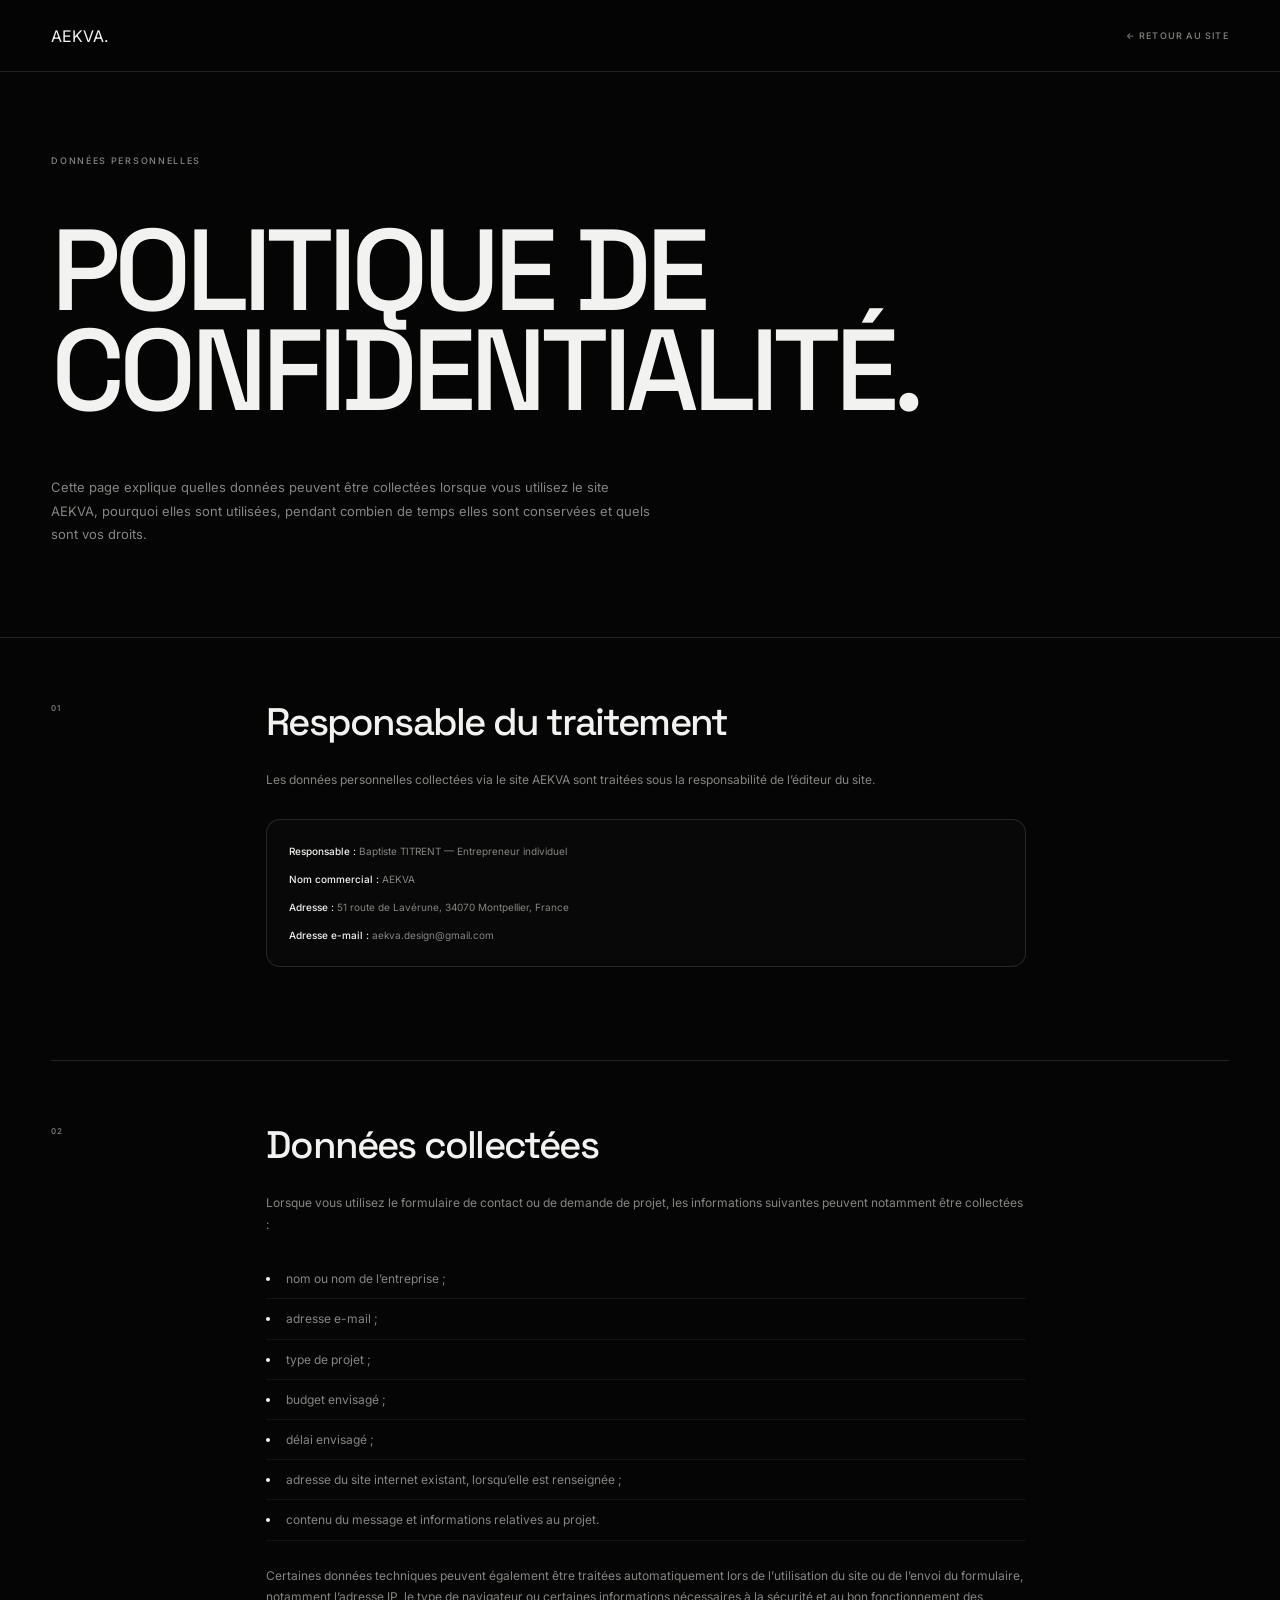
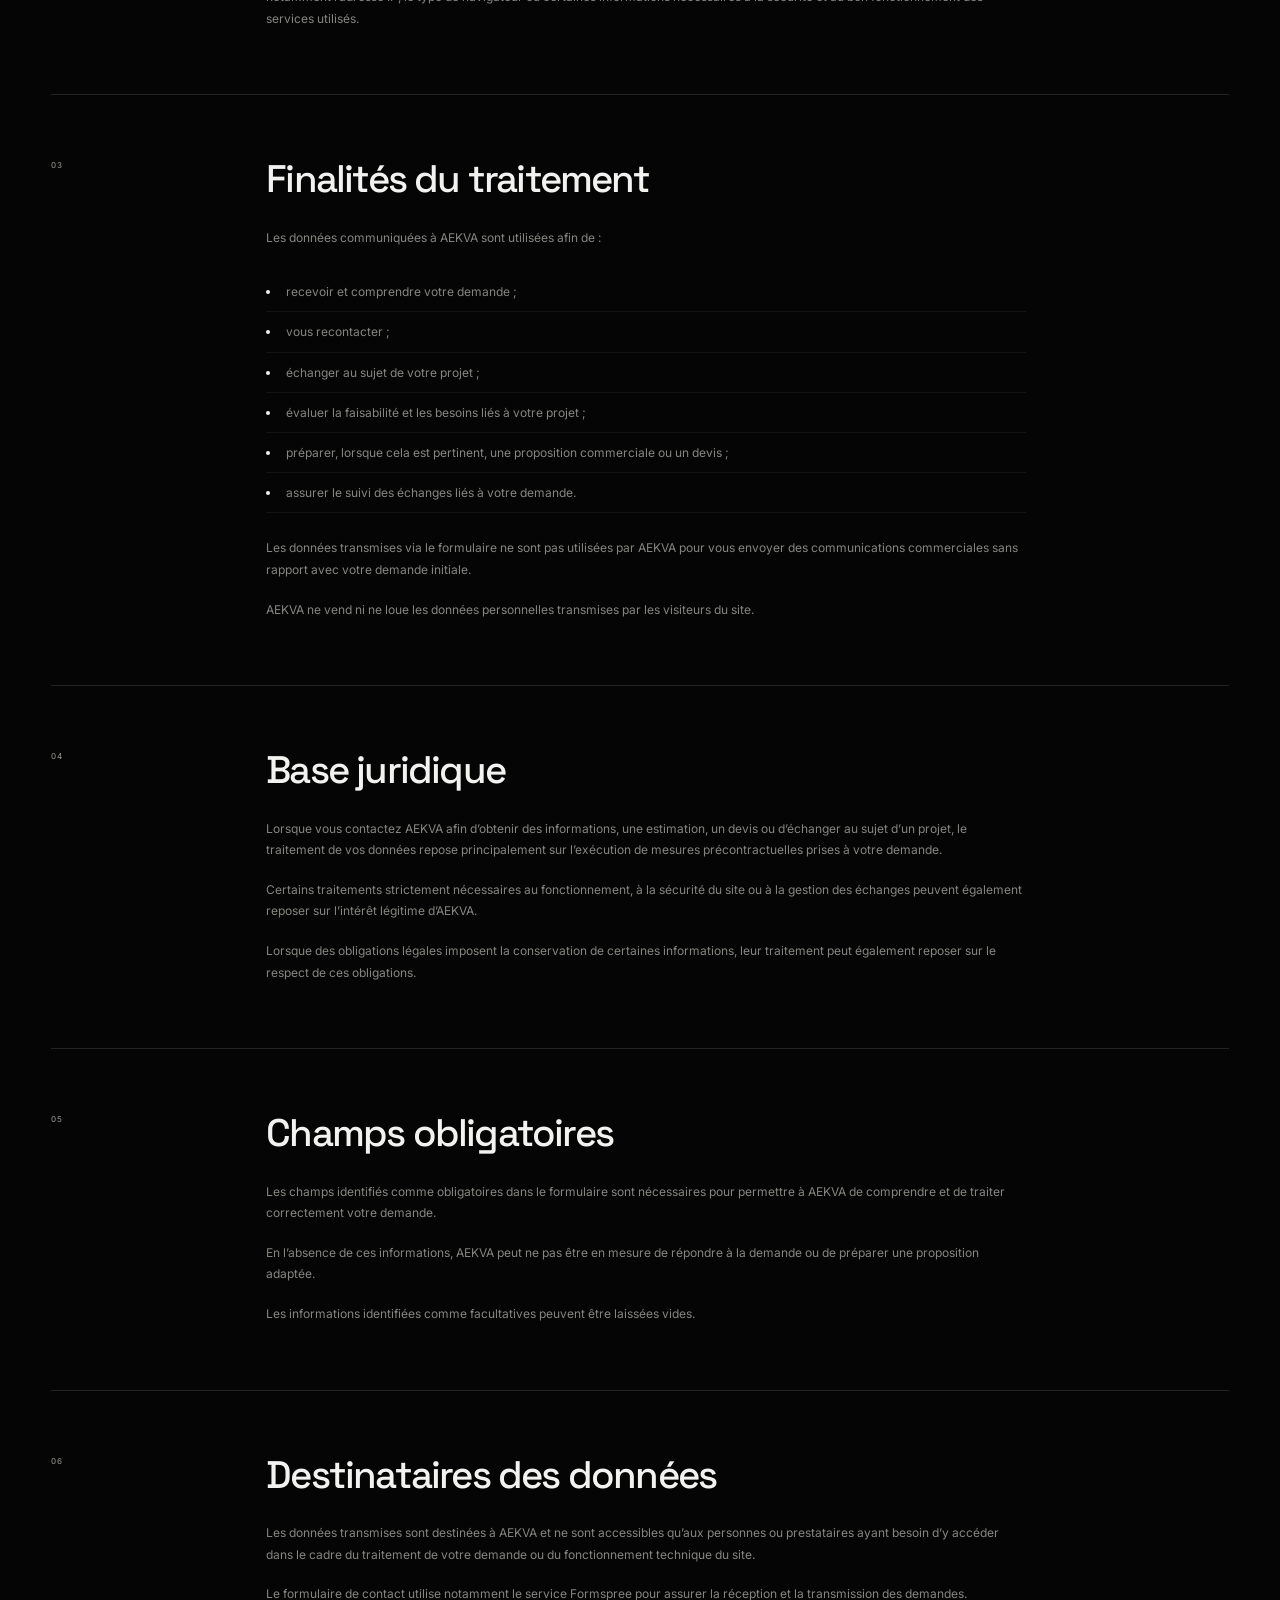
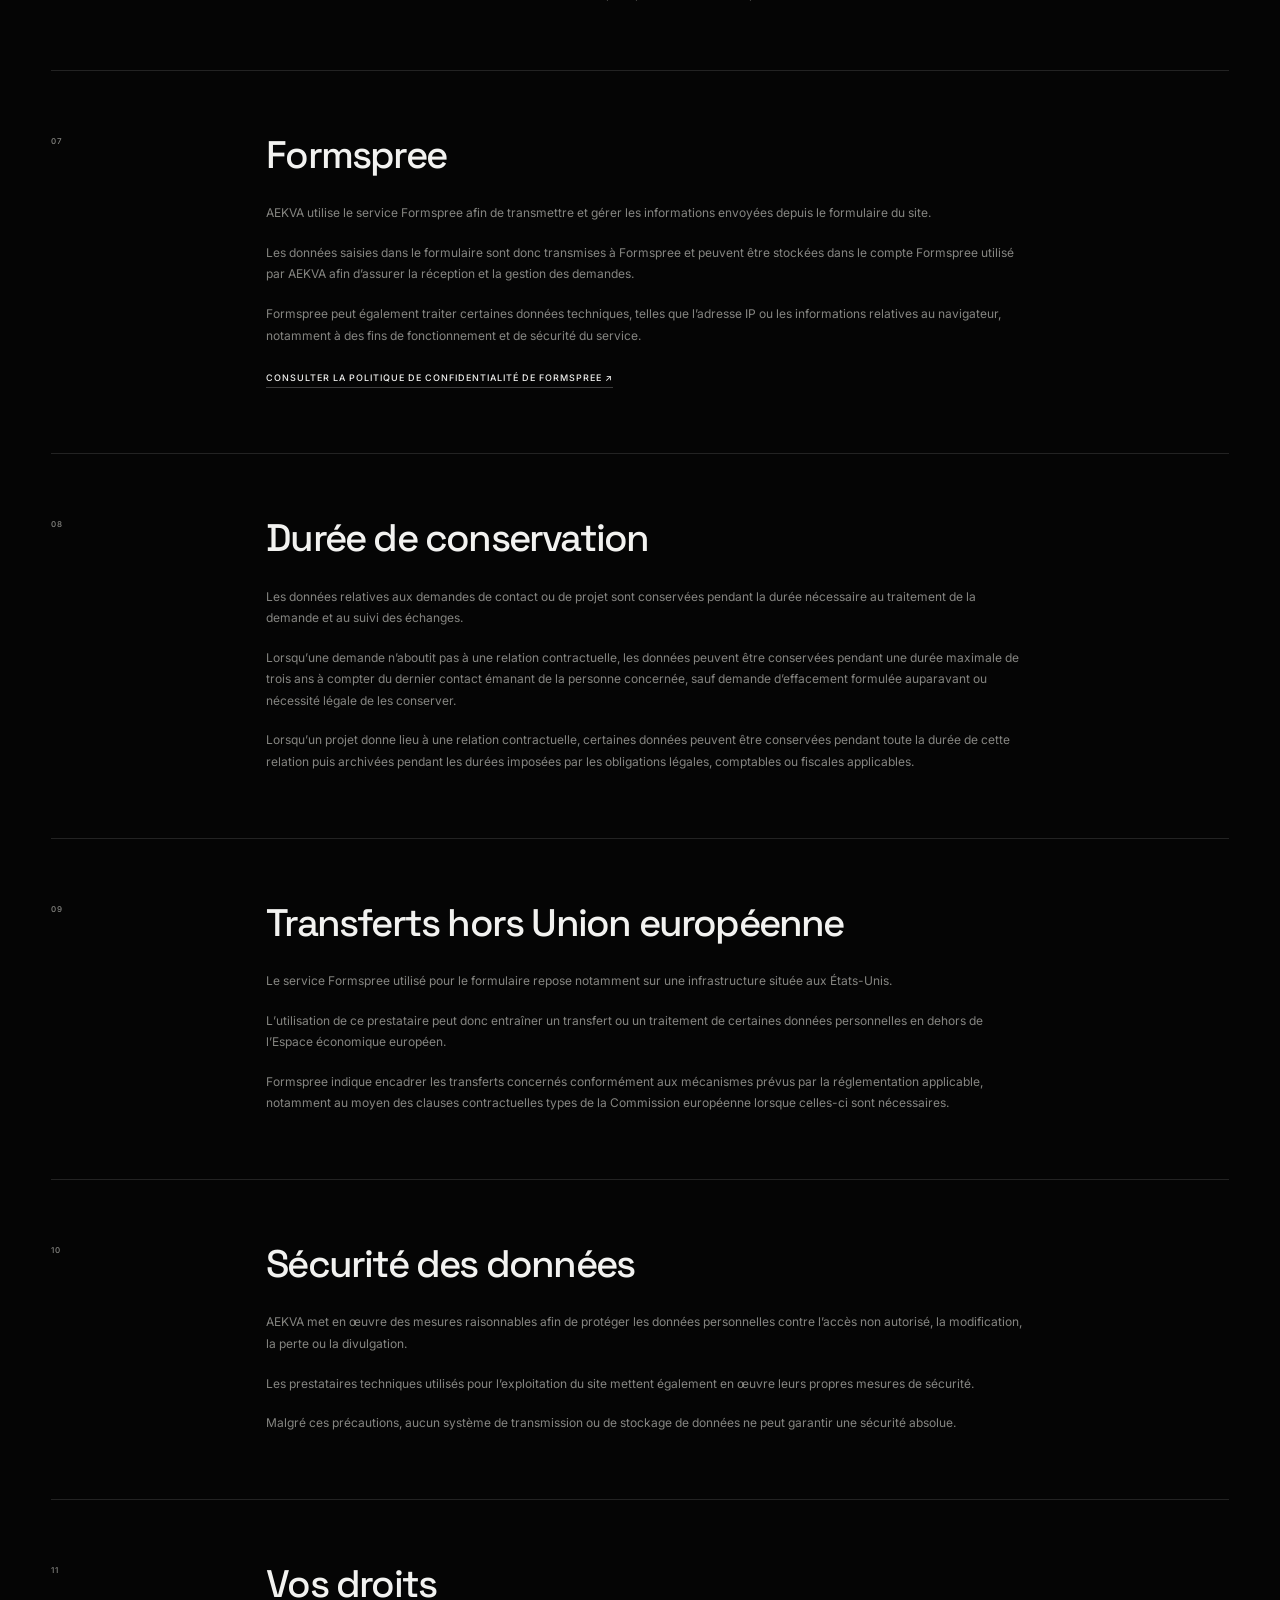
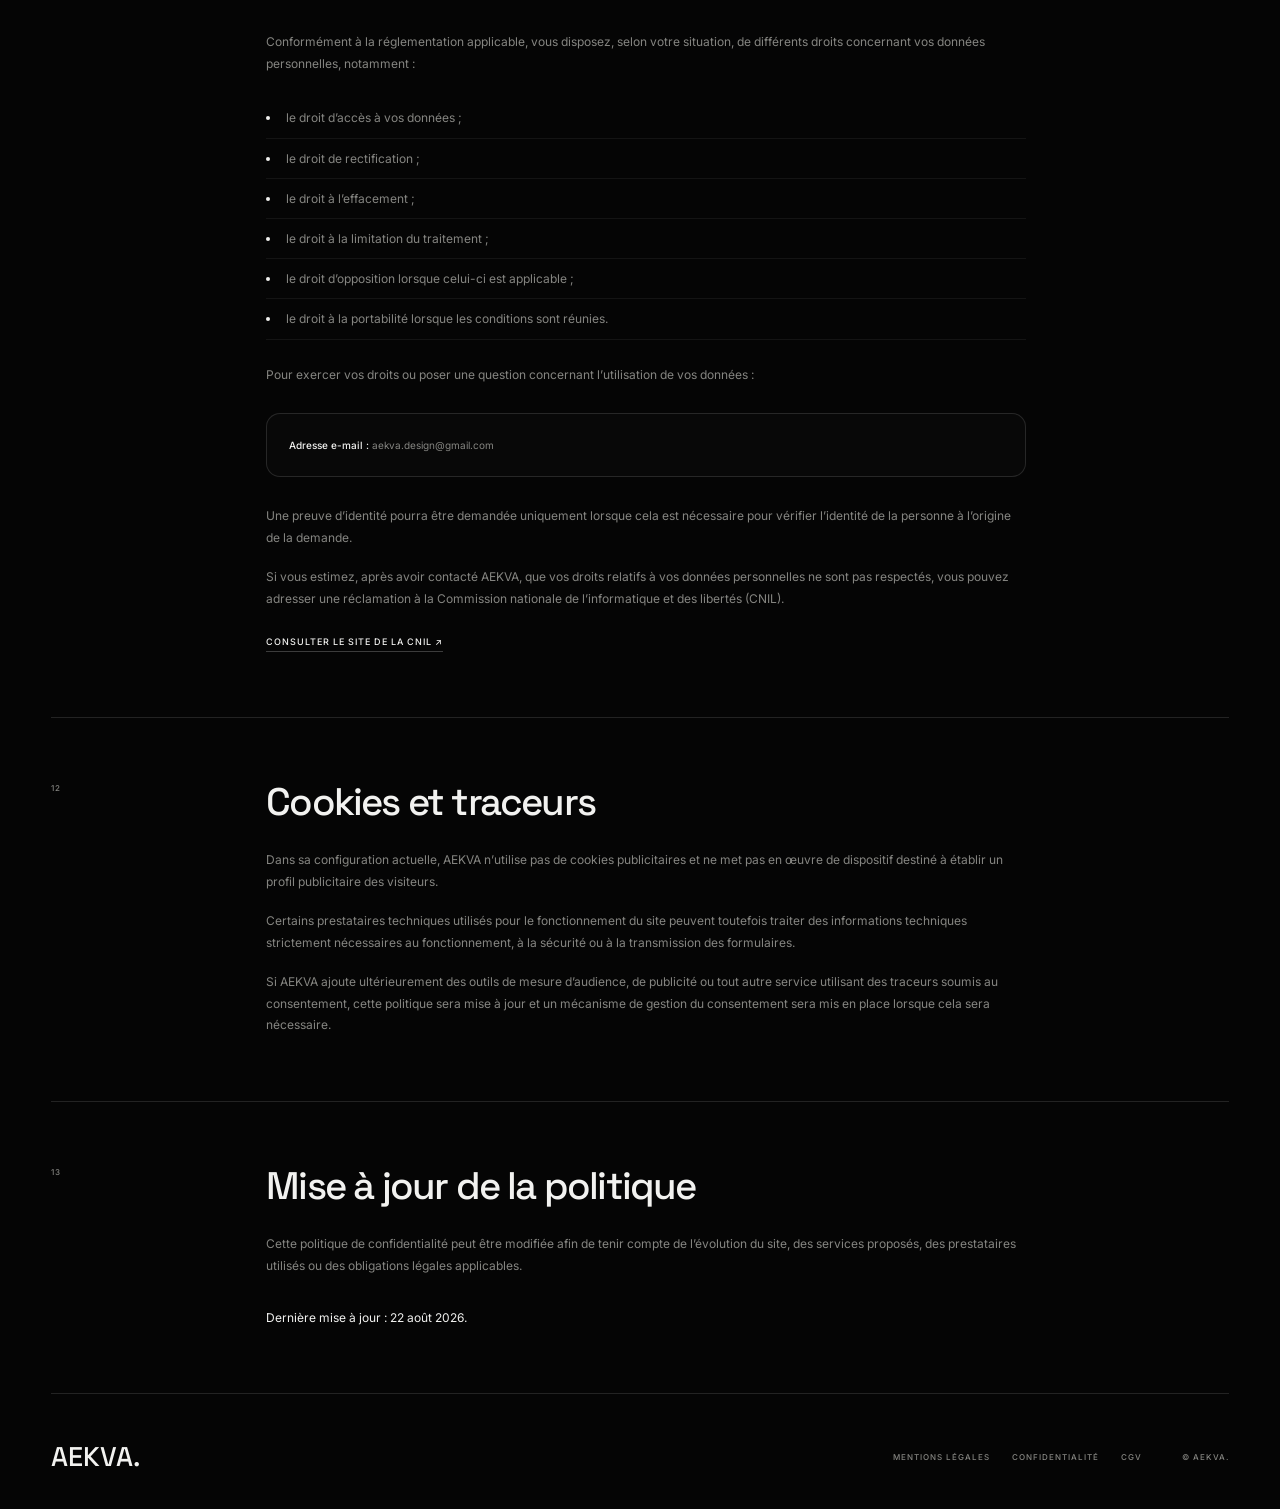
==== commit b9795fbc: "AjoutINFOS+MenuBurger" ====
--- a/confidentialite.html
+++ b/confidentialite.html
@@ -1,343 +1,748 @@
 <!DOCTYPE html>
 <html lang="fr">
-  <head>
+
+<head>
     <meta charset="UTF-8" />
 
-    <meta name="viewport" content="width=device-width, initial-scale=1.0" />
+    <meta
+        name="viewport"
+        content="width=device-width, initial-scale=1.0"
+    />
 
     <title>Politique de confidentialité — AEKVA.</title>
 
     <meta
-      name="description"
-      content="Politique de confidentialité et gestion des données personnelles du site AEKVA."
+        name="description"
+        content="Politique de confidentialité et gestion des données personnelles du site AEKVA."
     />
 
-    <meta name="robots" content="noindex, follow" />
-
-    <meta name="theme-color" content="#050505" />
-
-    <link rel="icon" type="image/png" href="images/favicon.png" />
-
-    <link rel="stylesheet" href="style.css" />
-  </head>
-
-  <body class="legal-page">
+    <meta
+        name="robots"
+        content="noindex, follow"
+    />
+
+    <meta
+        name="theme-color"
+        content="#050505"
+    />
+
+    <link
+        rel="icon"
+        type="image/png"
+        href="images/favicon.png"
+    />
+
+    <link
+        rel="stylesheet"
+        href="style.css"
+    />
+</head>
+
+
+<body class="legal-page">
+
     <!-- =========================
          HEADER
     ========================== -->
 
     <header class="legal-header">
-      <a
-        href="index.html"
-        class="brand"
-        aria-label="AEKVA - Retour à l'accueil"
-      >
-        AEKVA.
-      </a>
-
-      <a href="index.html" class="legal-back"> ← Retour au site </a>
+
+        <a
+            href="index.html"
+            class="brand"
+            aria-label="AEKVA - Retour à l'accueil"
+        >
+            AEKVA.
+        </a>
+
+        <a
+            href="index.html"
+            class="legal-back"
+        >
+            ← Retour au site
+        </a>
+
     </header>
 
+
     <main class="legal-main">
-      <!-- =========================
+
+        <!-- =========================
              INTRO
         ========================== -->
 
-      <section class="legal-hero">
-        <span class="section-label"> Données personnelles </span>
-
-        <h1>
-          POLITIQUE DE<br />
-          CONFIDENTIALITÉ.
-        </h1>
-
-        <p class="legal-intro">
-          Cette page explique quelles données peuvent être collectées lorsque
-          vous utilisez le site AEKVA, pourquoi elles sont utilisées et quels
-          sont vos droits.
-        </p>
-      </section>
-
-      <!-- =========================
+        <section class="legal-hero">
+
+            <span class="section-label">
+                Données personnelles
+            </span>
+
+            <h1>
+                POLITIQUE DE<br />
+                CONFIDENTIALITÉ.
+            </h1>
+
+            <p class="legal-intro">
+                Cette page explique quelles données peuvent être collectées
+                lorsque vous utilisez le site AEKVA, pourquoi elles sont
+                utilisées, pendant combien de temps elles sont conservées
+                et quels sont vos droits.
+            </p>
+
+        </section>
+
+
+        <!-- =========================
              CONTENU
         ========================== -->
 
-      <section class="legal-content">
-        <article class="legal-section">
-          <span class="legal-number"> 01 </span>
-
-          <div class="legal-text">
-            <h2>Responsable du traitement</h2>
-
-            <p>
-              Les données personnelles recueillies via le site AEKVA sont
-              traitées par l’éditeur du site.
-            </p>
-
-            <div class="legal-placeholder">
-              <p>
-                <strong>Responsable :</strong>
-                À compléter lors de la création de l’activité
-              </p>
-
-              <p>
-                <strong>Adresse e-mail :</strong>
-                À compléter
-              </p>
-            </div>
-          </div>
-        </article>
-
-        <article class="legal-section">
-          <span class="legal-number"> 02 </span>
-
-          <div class="legal-text">
-            <h2>Données collectées</h2>
-
-            <p>
-              Lorsque vous utilisez le formulaire de contact, les informations
-              suivantes peuvent être collectées :
-            </p>
-
-            <ul>
-              <li>nom ou nom de l’entreprise ;</li>
-
-              <li>adresse e-mail ;</li>
-
-              <li>type de projet ;</li>
-
-              <li>budget envisagé ;</li>
-
-              <li>délai envisagé ;</li>
-
-              <li>
-                adresse du site internet existant, lorsqu’elle est renseignée ;
-              </li>
-
-              <li>contenu du message et informations relatives au projet.</li>
-            </ul>
-          </div>
-        </article>
-
-        <article class="legal-section">
-          <span class="legal-number"> 03 </span>
-
-          <div class="legal-text">
-            <h2>Finalité du traitement</h2>
-
-            <p>
-              Les informations communiquées sont utilisées afin de comprendre
-              votre demande, vous recontacter et échanger au sujet de votre
-              projet.
-            </p>
-
-            <p>
-              Elles peuvent également servir à préparer, lorsque cela est
-              pertinent, une proposition commerciale ou un devis.
-            </p>
-
-            <p>
-              Les informations transmises via le formulaire ne sont pas
-              utilisées pour vous envoyer des communications commerciales sans
-              rapport avec votre demande initiale.
-            </p>
-          </div>
-        </article>
-
-        <article class="legal-section">
-          <span class="legal-number"> 04 </span>
-
-          <div class="legal-text">
-            <h2>Base juridique</h2>
-
-            <p>
-              Lorsque vous contactez AEKVA afin d’obtenir des informations, un
-              devis ou d’échanger au sujet d’un projet, le traitement peut être
-              nécessaire à l’exécution de mesures précontractuelles prises à
-              votre demande.
-            </p>
-
-            <p>
-              Certains échanges peuvent également reposer sur l’intérêt légitime
-              à répondre aux demandes reçues.
-            </p>
-          </div>
-        </article>
-
-        <article class="legal-section">
-          <span class="legal-number"> 05 </span>
-
-          <div class="legal-text">
-            <h2>Champs obligatoires</h2>
-
-            <p>
-              Les champs indiqués comme obligatoires dans le formulaire sont
-              nécessaires afin de comprendre et traiter correctement votre
-              demande.
-            </p>
-
-            <p>
-              Les informations signalées comme facultatives peuvent être
-              laissées vides.
-            </p>
-          </div>
-        </article>
-
-        <article class="legal-section">
-          <span class="legal-number"> 06 </span>
-
-          <div class="legal-text">
-            <h2>Formspree</h2>
-
-            <p>
-              Le formulaire de contact utilise le service Formspree comme
-              prestataire technique pour transmettre et gérer les demandes.
-            </p>
-
-            <p>
-              Les informations saisies dans le formulaire peuvent donc être
-              traitées par Formspree dans le cadre de la fourniture de ce
-              service.
-            </p>
-          </div>
-        </article>
-
-        <article class="legal-section">
-          <span class="legal-number"> 07 </span>
-
-          <div class="legal-text">
-            <h2>Durée de conservation</h2>
-
-            <p>
-              Les demandes sont conservées uniquement pendant la durée
-              nécessaire au traitement de la demande et au suivi éventuel du
-              projet.
-            </p>
-
-            <div class="legal-placeholder">
-              <p>
-                Une durée précise de conservation sera définie avant le
-                lancement commercial définitif du site.
-              </p>
-            </div>
-          </div>
-        </article>
-
-        <article class="legal-section">
-          <span class="legal-number"> 08 </span>
-
-          <div class="legal-text">
-            <h2>Transferts de données</h2>
-
-            <p>
-              Le recours à certains prestataires techniques peut impliquer un
-              traitement de données hors de l’Union européenne.
-            </p>
-
-            <p>
-              Lorsque cela s’applique, ces traitements doivent reposer sur les
-              mécanismes et garanties prévus par la réglementation applicable.
-            </p>
-          </div>
-        </article>
-
-        <article class="legal-section">
-          <span class="legal-number"> 09 </span>
-
-          <div class="legal-text">
-            <h2>Vos droits</h2>
-
-            <p>
-              Selon les conditions prévues par la réglementation applicable,
-              vous pouvez notamment demander :
-            </p>
-
-            <ul>
-              <li>l’accès à vos données ;</li>
-
-              <li>leur rectification ;</li>
-
-              <li>leur effacement ;</li>
-
-              <li>la limitation du traitement ;</li>
-
-              <li>
-                l’opposition au traitement lorsque celle-ci est applicable ;
-              </li>
-
-              <li>
-                la portabilité des données lorsque les conditions sont réunies.
-              </li>
-            </ul>
-
-            <p>Pour exercer vos droits :</p>
-
-            <div class="legal-placeholder">
-              <p>
-                <strong>Adresse e-mail :</strong>
-                À compléter
-              </p>
-            </div>
-
-            <p>
-              Vous disposez également du droit d’introduire une réclamation
-              auprès de la CNIL.
-            </p>
-          </div>
-        </article>
-
-        <article class="legal-section">
-          <span class="legal-number"> 10 </span>
-
-          <div class="legal-text">
-            <h2>Cookies et traceurs</h2>
-
-            <p>
-              Dans sa configuration actuelle, AEKVA n’utilise pas volontairement
-              de cookies publicitaires ou de dispositifs destinés à établir un
-              profil publicitaire des visiteurs.
-            </p>
-
-            <p>
-              Cette section devra être actualisée si des outils de mesure
-              d’audience, de publicité ou d’autres services utilisant des
-              traceurs sont ajoutés ultérieurement.
-            </p>
-          </div>
-        </article>
-
-        <article class="legal-section">
-          <span class="legal-number"> 11 </span>
-
-          <div class="legal-text">
-            <h2>Mise à jour</h2>
-
-            <p>
-              Cette politique pourra être modifiée afin de tenir compte de
-              l’évolution du site, des services proposés ou des obligations
-              applicables.
-            </p>
-
-            <p class="legal-date">Dernière mise à jour : août 2026.</p>
-          </div>
-        </article>
-      </section>
+        <section class="legal-content">
+
+            <!-- RESPONSABLE -->
+
+            <article class="legal-section">
+
+                <span class="legal-number">
+                    01
+                </span>
+
+                <div class="legal-text">
+
+                    <h2>
+                        Responsable du traitement
+                    </h2>
+
+                    <p>
+                        Les données personnelles collectées via le site
+                        AEKVA sont traitées sous la responsabilité de
+                        l’éditeur du site.
+                    </p>
+
+                    <div class="legal-placeholder">
+
+                        <p>
+                            <strong>Responsable :</strong>
+                            Baptiste TITRENT — Entrepreneur individuel
+                        </p>
+
+                        <p>
+                            <strong>Nom commercial :</strong>
+                            AEKVA
+                        </p>
+
+                        <p>
+                            <strong>Adresse :</strong>
+                            51 route de Lavérune,
+                            34070 Montpellier, France
+                        </p>
+
+                        <p>
+                            <strong>Adresse e-mail :</strong>
+                            aekva.design@gmail.com
+                        </p>
+
+                    </div>
+
+                </div>
+
+            </article>
+
+
+            <!-- DONNÉES COLLECTÉES -->
+
+            <article class="legal-section">
+
+                <span class="legal-number">
+                    02
+                </span>
+
+                <div class="legal-text">
+
+                    <h2>
+                        Données collectées
+                    </h2>
+
+                    <p>
+                        Lorsque vous utilisez le formulaire de contact
+                        ou de demande de projet, les informations suivantes
+                        peuvent notamment être collectées :
+                    </p>
+
+                    <ul>
+                        <li>nom ou nom de l’entreprise ;</li>
+
+                        <li>adresse e-mail ;</li>
+
+                        <li>type de projet ;</li>
+
+                        <li>budget envisagé ;</li>
+
+                        <li>délai envisagé ;</li>
+
+                        <li>
+                            adresse du site internet existant,
+                            lorsqu’elle est renseignée ;
+                        </li>
+
+                        <li>
+                            contenu du message et informations
+                            relatives au projet.
+                        </li>
+                    </ul>
+
+                    <p>
+                        Certaines données techniques peuvent également
+                        être traitées automatiquement lors de l’utilisation
+                        du site ou de l’envoi du formulaire, notamment
+                        l’adresse IP, le type de navigateur ou certaines
+                        informations nécessaires à la sécurité et au bon
+                        fonctionnement des services utilisés.
+                    </p>
+
+                </div>
+
+            </article>
+
+
+            <!-- FINALITÉS -->
+
+            <article class="legal-section">
+
+                <span class="legal-number">
+                    03
+                </span>
+
+                <div class="legal-text">
+
+                    <h2>
+                        Finalités du traitement
+                    </h2>
+
+                    <p>
+                        Les données communiquées à AEKVA sont utilisées
+                        afin de :
+                    </p>
+
+                    <ul>
+                        <li>recevoir et comprendre votre demande ;</li>
+
+                        <li>vous recontacter ;</li>
+
+                        <li>échanger au sujet de votre projet ;</li>
+
+                        <li>
+                            évaluer la faisabilité et les besoins
+                            liés à votre projet ;
+                        </li>
+
+                        <li>
+                            préparer, lorsque cela est pertinent,
+                            une proposition commerciale ou un devis ;
+                        </li>
+
+                        <li>
+                            assurer le suivi des échanges liés
+                            à votre demande.
+                        </li>
+                    </ul>
+
+                    <p>
+                        Les données transmises via le formulaire ne sont
+                        pas utilisées par AEKVA pour vous envoyer
+                        des communications commerciales sans rapport
+                        avec votre demande initiale.
+                    </p>
+
+                    <p>
+                        AEKVA ne vend ni ne loue les données personnelles
+                        transmises par les visiteurs du site.
+                    </p>
+
+                </div>
+
+            </article>
+
+
+            <!-- BASE JURIDIQUE -->
+
+            <article class="legal-section">
+
+                <span class="legal-number">
+                    04
+                </span>
+
+                <div class="legal-text">
+
+                    <h2>
+                        Base juridique
+                    </h2>
+
+                    <p>
+                        Lorsque vous contactez AEKVA afin d’obtenir
+                        des informations, une estimation, un devis
+                        ou d’échanger au sujet d’un projet, le traitement
+                        de vos données repose principalement sur
+                        l’exécution de mesures précontractuelles prises
+                        à votre demande.
+                    </p>
+
+                    <p>
+                        Certains traitements strictement nécessaires
+                        au fonctionnement, à la sécurité du site ou
+                        à la gestion des échanges peuvent également
+                        reposer sur l’intérêt légitime d’AEKVA.
+                    </p>
+
+                    <p>
+                        Lorsque des obligations légales imposent
+                        la conservation de certaines informations,
+                        leur traitement peut également reposer
+                        sur le respect de ces obligations.
+                    </p>
+
+                </div>
+
+            </article>
+
+
+            <!-- CHAMPS OBLIGATOIRES -->
+
+            <article class="legal-section">
+
+                <span class="legal-number">
+                    05
+                </span>
+
+                <div class="legal-text">
+
+                    <h2>
+                        Champs obligatoires
+                    </h2>
+
+                    <p>
+                        Les champs identifiés comme obligatoires
+                        dans le formulaire sont nécessaires pour permettre
+                        à AEKVA de comprendre et de traiter correctement
+                        votre demande.
+                    </p>
+
+                    <p>
+                        En l’absence de ces informations, AEKVA peut
+                        ne pas être en mesure de répondre à la demande
+                        ou de préparer une proposition adaptée.
+                    </p>
+
+                    <p>
+                        Les informations identifiées comme facultatives
+                        peuvent être laissées vides.
+                    </p>
+
+                </div>
+
+            </article>
+
+
+            <!-- DESTINATAIRES -->
+
+            <article class="legal-section">
+
+                <span class="legal-number">
+                    06
+                </span>
+
+                <div class="legal-text">
+
+                    <h2>
+                        Destinataires des données
+                    </h2>
+
+                    <p>
+                        Les données transmises sont destinées
+                        à AEKVA et ne sont accessibles qu’aux personnes
+                        ou prestataires ayant besoin d’y accéder
+                        dans le cadre du traitement de votre demande
+                        ou du fonctionnement technique du site.
+                    </p>
+
+                    <p>
+                        Le formulaire de contact utilise notamment
+                        le service Formspree pour assurer la réception
+                        et la transmission des demandes.
+                    </p>
+
+                </div>
+
+            </article>
+
+
+            <!-- FORMSPREE -->
+
+            <article class="legal-section">
+
+                <span class="legal-number">
+                    07
+                </span>
+
+                <div class="legal-text">
+
+                    <h2>
+                        Formspree
+                    </h2>
+
+                    <p>
+                        AEKVA utilise le service Formspree afin de
+                        transmettre et gérer les informations envoyées
+                        depuis le formulaire du site.
+                    </p>
+
+                    <p>
+                        Les données saisies dans le formulaire sont donc
+                        transmises à Formspree et peuvent être stockées
+                        dans le compte Formspree utilisé par AEKVA
+                        afin d’assurer la réception et la gestion
+                        des demandes.
+                    </p>
+
+                    <p>
+                        Formspree peut également traiter certaines
+                        données techniques, telles que l’adresse IP
+                        ou les informations relatives au navigateur,
+                        notamment à des fins de fonctionnement
+                        et de sécurité du service.
+                    </p>
+
+                    <a
+                        href="https://formspree.io/legal/privacy-policy/"
+                        class="legal-link"
+                        target="_blank"
+                        rel="noopener noreferrer"
+                    >
+                        Consulter la politique de confidentialité
+                        de Formspree ↗
+                    </a>
+
+                </div>
+
+            </article>
+
+
+            <!-- CONSERVATION -->
+
+            <article class="legal-section">
+
+                <span class="legal-number">
+                    08
+                </span>
+
+                <div class="legal-text">
+
+                    <h2>
+                        Durée de conservation
+                    </h2>
+
+                    <p>
+                        Les données relatives aux demandes de contact
+                        ou de projet sont conservées pendant la durée
+                        nécessaire au traitement de la demande
+                        et au suivi des échanges.
+                    </p>
+
+                    <p>
+                        Lorsqu’une demande n’aboutit pas à une relation
+                        contractuelle, les données peuvent être conservées
+                        pendant une durée maximale de trois ans à compter
+                        du dernier contact émanant de la personne concernée,
+                        sauf demande d’effacement formulée auparavant
+                        ou nécessité légale de les conserver.
+                    </p>
+
+                    <p>
+                        Lorsqu’un projet donne lieu à une relation
+                        contractuelle, certaines données peuvent être
+                        conservées pendant toute la durée de cette relation
+                        puis archivées pendant les durées imposées
+                        par les obligations légales, comptables
+                        ou fiscales applicables.
+                    </p>
+
+                </div>
+
+            </article>
+
+
+            <!-- TRANSFERTS -->
+
+            <article class="legal-section">
+
+                <span class="legal-number">
+                    09
+                </span>
+
+                <div class="legal-text">
+
+                    <h2>
+                        Transferts hors Union européenne
+                    </h2>
+
+                    <p>
+                        Le service Formspree utilisé pour le formulaire
+                        repose notamment sur une infrastructure située
+                        aux États-Unis.
+                    </p>
+
+                    <p>
+                        L’utilisation de ce prestataire peut donc entraîner
+                        un transfert ou un traitement de certaines données
+                        personnelles en dehors de l’Espace économique européen.
+                    </p>
+
+                    <p>
+                        Formspree indique encadrer les transferts concernés
+                        conformément aux mécanismes prévus par la réglementation
+                        applicable, notamment au moyen des clauses contractuelles
+                        types de la Commission européenne lorsque celles-ci
+                        sont nécessaires.
+                    </p>
+
+                </div>
+
+            </article>
+
+
+            <!-- SÉCURITÉ -->
+
+            <article class="legal-section">
+
+                <span class="legal-number">
+                    10
+                </span>
+
+                <div class="legal-text">
+
+                    <h2>
+                        Sécurité des données
+                    </h2>
+
+                    <p>
+                        AEKVA met en œuvre des mesures raisonnables
+                        afin de protéger les données personnelles
+                        contre l’accès non autorisé, la modification,
+                        la perte ou la divulgation.
+                    </p>
+
+                    <p>
+                        Les prestataires techniques utilisés pour
+                        l’exploitation du site mettent également
+                        en œuvre leurs propres mesures de sécurité.
+                    </p>
+
+                    <p>
+                        Malgré ces précautions, aucun système
+                        de transmission ou de stockage de données
+                        ne peut garantir une sécurité absolue.
+                    </p>
+
+                </div>
+
+            </article>
+
+
+            <!-- DROITS -->
+
+            <article class="legal-section">
+
+                <span class="legal-number">
+                    11
+                </span>
+
+                <div class="legal-text">
+
+                    <h2>
+                        Vos droits
+                    </h2>
+
+                    <p>
+                        Conformément à la réglementation applicable,
+                        vous disposez, selon votre situation,
+                        de différents droits concernant vos données
+                        personnelles, notamment :
+                    </p>
+
+                    <ul>
+                        <li>le droit d’accès à vos données ;</li>
+
+                        <li>le droit de rectification ;</li>
+
+                        <li>le droit à l’effacement ;</li>
+
+                        <li>le droit à la limitation du traitement ;</li>
+
+                        <li>
+                            le droit d’opposition lorsque celui-ci
+                            est applicable ;
+                        </li>
+
+                        <li>
+                            le droit à la portabilité lorsque
+                            les conditions sont réunies.
+                        </li>
+                    </ul>
+
+                    <p>
+                        Pour exercer vos droits ou poser une question
+                        concernant l’utilisation de vos données :
+                    </p>
+
+                    <div class="legal-placeholder">
+
+                        <p>
+                            <strong>Adresse e-mail :</strong>
+                            aekva.design@gmail.com
+                        </p>
+
+                    </div>
+
+                    <p>
+                        Une preuve d’identité pourra être demandée
+                        uniquement lorsque cela est nécessaire pour
+                        vérifier l’identité de la personne à l’origine
+                        de la demande.
+                    </p>
+
+                    <p>
+                        Si vous estimez, après avoir contacté AEKVA,
+                        que vos droits relatifs à vos données personnelles
+                        ne sont pas respectés, vous pouvez adresser
+                        une réclamation à la Commission nationale
+                        de l’informatique et des libertés (CNIL).
+                    </p>
+
+                    <a
+                        href="https://www.cnil.fr/"
+                        class="legal-link"
+                        target="_blank"
+                        rel="noopener noreferrer"
+                    >
+                        Consulter le site de la CNIL ↗
+                    </a>
+
+                </div>
+
+            </article>
+
+
+            <!-- COOKIES -->
+
+            <article class="legal-section">
+
+                <span class="legal-number">
+                    12
+                </span>
+
+                <div class="legal-text">
+
+                    <h2>
+                        Cookies et traceurs
+                    </h2>
+
+                    <p>
+                        Dans sa configuration actuelle, AEKVA
+                        n’utilise pas de cookies publicitaires
+                        et ne met pas en œuvre de dispositif destiné
+                        à établir un profil publicitaire des visiteurs.
+                    </p>
+
+                    <p>
+                        Certains prestataires techniques utilisés
+                        pour le fonctionnement du site peuvent toutefois
+                        traiter des informations techniques strictement
+                        nécessaires au fonctionnement, à la sécurité
+                        ou à la transmission des formulaires.
+                    </p>
+
+                    <p>
+                        Si AEKVA ajoute ultérieurement des outils
+                        de mesure d’audience, de publicité ou tout
+                        autre service utilisant des traceurs soumis
+                        au consentement, cette politique sera mise
+                        à jour et un mécanisme de gestion du consentement
+                        sera mis en place lorsque cela sera nécessaire.
+                    </p>
+
+                </div>
+
+            </article>
+
+
+            <!-- MISE À JOUR -->
+
+            <article class="legal-section">
+
+                <span class="legal-number">
+                    13
+                </span>
+
+                <div class="legal-text">
+
+                    <h2>
+                        Mise à jour de la politique
+                    </h2>
+
+                    <p>
+                        Cette politique de confidentialité peut être
+                        modifiée afin de tenir compte de l’évolution
+                        du site, des services proposés, des prestataires
+                        utilisés ou des obligations légales applicables.
+                    </p>
+
+                    <p class="legal-date">
+                        Dernière mise à jour : 22 août 2026.
+                    </p>
+
+                </div>
+
+            </article>
+
+        </section>
+
     </main>
+
 
     <!-- =========================
          FOOTER
     ========================== -->
 
     <footer class="legal-footer">
-      <a href="index.html" class="footer-brand"> AEKVA. </a>
-
-      <div class="legal-footer-links">
-        <a href="mentions-legales.html"> Mentions légales </a>
-
-        <a href="confidentialite.html"> Confidentialité </a>
-      </div>
-
-      <p>© AEKVA.</p>
+
+        <a
+            href="index.html"
+            class="footer-brand"
+        >
+            AEKVA.
+        </a>
+
+        <div class="legal-footer-links">
+
+            <a href="mentions-legales.html">
+                Mentions légales
+            </a>
+
+            <a href="confidentialite.html">
+                Confidentialité
+            </a>
+
+            <a href="cgv.html">
+              CGV
+          </a>
+
+        </div>
+
+        <p>
+            © AEKVA.
+        </p>
+
     </footer>
-  </body>
-</html>
+
+</body>
+
+</html>
--- a/style.css
+++ b/style.css
@@ -4107,13 +4107,16 @@
 
   .legal-hero h1 {
     margin-top: 40px;
-
-    font-size:
-      clamp(47px, 14vw, 66px);
-
-    line-height: 0.9;
-
-    letter-spacing: -3px;
+  
+    max-width: 100%;
+  
+    font-size: clamp(40px, 11vw, 54px);
+  
+    line-height: 0.92;
+  
+    letter-spacing: -2px;
+  
+    overflow-wrap: anywhere;
   }
 
   .legal-intro {
@@ -4166,4 +4169,585 @@
 
     gap: 10px;
   }
+}
+
+/*TEST*/
+
+/* =========================
+   RESPONSIVE SAFETY
+   Safari / iOS
+========================= */
+
+html {
+    width: 100%;
+    max-width: 100%;
+    overflow-x: hidden;
+  }
+  
+  body {
+    width: 100%;
+    max-width: 100%;
+    overflow-x: hidden;
+  }
+  
+  /* Empêche Grid et Flex d'imposer
+     une largeur supérieure au viewport */
+  
+  .site-header,
+  .hero,
+  .projects,
+  .services,
+  .offers,
+  .process,
+  .contact,
+  .footer,
+  .section-head,
+  .section-head-content,
+  .services-grid,
+  .offers-grid,
+  .maintenance-card,
+  .maintenance-main,
+  .maintenance-features,
+  .maintenance-side,
+  .project-form,
+  .form-field,
+  .form-field-message,
+  .form-submit-row,
+  .contact-form-wrapper,
+  .contact-form-heading,
+  .contact-meta {
+    min-width: 0;
+  }
+  
+  
+  /* =========================
+     TABLETTE / MOBILE
+  ========================= */
+  
+  @media (max-width: 1000px) {
+  
+    /* 100vw peut être problématique
+       sur Safari mobile */
+  
+    .main-nav {
+      width: 100%;
+      max-width: 100%;
+    }
+  
+    .project-form {
+      width: 100%;
+      max-width: 100%;
+    }
+  
+    .form-field,
+    .form-field-message,
+    .form-submit-row {
+      width: 100%;
+      max-width: 100%;
+      min-width: 0;
+    }
+  
+    .form-field input,
+    .form-field select,
+    .form-field textarea {
+      width: 100%;
+      max-width: 100%;
+      min-width: 0;
+    }
+  
+    .maintenance-card,
+    .offer-card,
+    .offer-card-content {
+      width: 100%;
+      max-width: 100%;
+    }
+  }
+  
+  
+  /* =========================
+     MOBILE
+  ========================= */
+  
+  @media (max-width: 650px) {
+
+    .main-nav {
+        overflow-x: hidden;
+        overflow-y: auto;
+      }
+    
+      .main-nav a {
+        max-width: 100%;
+      }
+  
+    .hero,
+    .projects,
+    .services,
+    .offers,
+    .process,
+    .contact {
+      width: 100%;
+      max-width: 100%;
+    }
+  
+    .hero-content,
+    .hero-bottom,
+    .section-head,
+    .section-head-content {
+      width: 100%;
+      max-width: 100%;
+      min-width: 0;
+    }
+  
+    .hero h1,
+    .section-head h2,
+    .contact h2 {
+      max-width: 100%;
+      overflow-wrap: normal;
+    }
+  
+  
+    /* CARROUSEL
+       Le dépassement reste contenu
+       dans la section projets */
+  
+    .projects {
+      overflow-x: hidden;
+    }
+  
+    .project-carousel,
+    .project-stage {
+      width: 100%;
+      max-width: 100%;
+    }
+  
+  
+    /* OFFRES */
+  
+    .offers-grid,
+    .offer-card,
+    .offer-card-content {
+      width: 100%;
+      max-width: 100%;
+      min-width: 0;
+    }
+  
+    .offer-header {
+      min-width: 0;
+    }
+  
+    .offer-description,
+    .offer-features,
+    .offer-help {
+      max-width: 100%;
+    }
+  
+  
+    /* MAINTENANCE */
+  
+    .maintenance-card,
+    .maintenance-main,
+    .maintenance-features,
+    .maintenance-side {
+      width: 100%;
+      max-width: 100%;
+      min-width: 0;
+    }
+  
+  
+    /* FORMULAIRE */
+  
+    .contact-form-wrapper {
+      width: 100%;
+      max-width: 100%;
+  
+      padding: 24px 18px;
+    }
+  
+    .project-form {
+      width: 100%;
+      max-width: 100%;
+      min-width: 0;
+    }
+  
+    .form-field,
+    .form-field-message,
+    .message-meta,
+    .form-submit-row {
+      width: 100%;
+      max-width: 100%;
+      min-width: 0;
+    }
+  
+    .form-field input,
+    .form-field select,
+    .form-field textarea {
+      width: 100%;
+      max-width: 100%;
+      min-width: 0;
+    }
+  
+    .message-meta {
+      overflow: hidden;
+    }
+  
+    .character-counter {
+      flex-shrink: 0;
+    }
+  
+    .form-submit-row p {
+      width: 100%;
+      max-width: 100%;
+    }
+  
+    .form-submit {
+      width: 100%;
+      max-width: 100%;
+    }
+  
+  
+    /* POPUPS */
+  
+    .maintenance-modal {
+      width: 100%;
+      max-width: 100%;
+    }
+  
+    .maintenance-modal-card {
+      width: 100%;
+      max-width: 520px;
+    }
+  
+  
+    /* TOAST */
+  
+    .form-toast {
+      width: auto;
+      max-width: none;
+  
+      left: 16px;
+      right: 16px;
+    }
+
+    .footer {
+        grid-template-columns: auto 1fr;
+        gap: 10px;
+      
+        padding-left: 14px;
+        padding-right: 14px;
+      }
+      
+      .footer-brand {
+        font-size: 18px;
+      }
+      
+      .footer-links {
+        gap: 7px;
+        justify-content: flex-end;
+      }
+      
+      .footer-links a {
+        font-size: 5.4px;
+        letter-spacing: 0.2px;
+        white-space: nowrap;
+      }
+      
+      .footer-bottom p,
+      .footer-bottom a {
+        font-size: 5.4px;
+        letter-spacing: 0.2px;
+      }
+
+  }
+
+.form-submit-arrow {
+    display: inline-flex;
+    align-items: center;
+    justify-content: center;
+  }
+  
+  .form-submit-arrow svg {
+    display: block;
+  }
+
+  /* =========================
+   MENU MOBILE - PAYSAGE
+========================= */
+
+@media (max-width: 1000px) and (orientation: landscape) and (max-height: 500px) {
+    .main-nav {
+      justify-content: flex-start;
+  
+      padding:
+        28px
+        max(70px, env(safe-area-inset-right))
+        28px
+        max(70px, env(safe-area-inset-left));
+  
+      gap: 10px;
+  
+      overflow-y: auto;
+      overflow-x: hidden;
+    }
+  
+    .main-nav a {
+      font-size: clamp(28px, 8vh, 38px);
+      line-height: 1;
+      max-width: 100%;
+    }
+  }
+
+  /* =========================
+   FORMULAIRE — CONFIDENTIALITÉ
+========================= */
+
+.form-privacy {
+  max-width: 520px;
+  margin: 22px 0 0;
+  font-size: 0.72rem;
+  font-weight: 400;
+  line-height: 1.7;
+  letter-spacing: 0.01em;
+  color: rgba(255, 255, 255, 0.42);
+}
+
+.form-privacy a {
+  color: rgba(255, 255, 255, 0.68);
+  text-decoration: none;
+  transition:
+    color 0.25s ease,
+    opacity 0.25s ease;
+}
+
+.form-privacy a::after {
+  content: " ↗";
+  font-size: 0.65rem;
+}
+
+.form-privacy a:hover {
+  color: #fff;
+}
+
+
+/* ==================================================
+   AEKVA — MENU MOBILE FINAL
+   Toujours conserver ce bloc en fin de fichier
+================================================== */
+
+@media screen and (max-width: 1000px) {
+
+  /* HEADER */
+
+  .site-header {
+    grid-template-columns: 1fr auto;
+    min-height: 72px;
+    padding: 0 20px;
+
+    background: rgba(5, 5, 5, 0.9);
+
+    backdrop-filter: blur(18px);
+    -webkit-backdrop-filter: blur(18px);
+  }
+
+  .header-contact {
+    display: none !important;
+  }
+
+
+  /* BURGER */
+
+  .menu-toggle {
+    position: relative;
+
+    z-index: 1501;
+
+    display: flex !important;
+
+    width: 42px;
+    height: 42px;
+
+    padding: 0 10px;
+
+    flex-direction: column;
+    justify-content: center;
+
+    gap: 6px;
+
+    border: 1px solid rgba(255, 255, 255, 0.12);
+
+    border-radius: 14px;
+
+    background:
+      linear-gradient(
+        145deg,
+        rgba(255, 255, 255, 0.035),
+        rgba(255, 255, 255, 0)
+      ),
+      #090909;
+
+    cursor: pointer;
+  }
+
+  .menu-toggle span {
+    display: block;
+
+    width: 100%;
+    height: 1px;
+
+    background: var(--text);
+
+    transform-origin: center;
+
+    transition:
+      transform 0.45s cubic-bezier(0.22, 0.61, 0.36, 1),
+      width 0.35s ease;
+  }
+
+  .menu-toggle span:last-child {
+    width: 70%;
+    align-self: flex-end;
+  }
+
+  .menu-toggle.active span:first-child {
+    width: 100%;
+
+    transform:
+      translateY(3.5px)
+      rotate(45deg);
+  }
+
+  .menu-toggle.active span:last-child {
+    width: 100%;
+
+    transform:
+      translateY(-3.5px)
+      rotate(-45deg);
+  }
+
+
+  /* MENU */
+
+  .main-nav {
+    position: fixed !important;
+
+    top: 82px !important;
+    right: 20px !important;
+    left: auto !important;
+
+    width: min(360px, calc(100% - 40px)) !important;
+    height: auto !important;
+    max-height: calc(100dvh - 105px);
+
+    z-index: 1500;
+
+    display: flex !important;
+
+    flex-direction: column !important;
+    align-items: stretch !important;
+    justify-content: flex-start !important;
+
+    gap: 4px !important;
+
+    padding: 10px !important;
+
+    overflow-x: hidden !important;
+    overflow-y: auto !important;
+
+    border: 1px solid rgba(255, 255, 255, 0.12);
+
+    border-radius: 24px;
+
+    background:
+      linear-gradient(
+        145deg,
+        rgba(255, 255, 255, 0.025),
+        transparent
+      ),
+      rgba(9, 9, 9, 0.97) !important;
+
+    box-shadow:
+      0 30px 70px rgba(0, 0, 0, 0.55);
+
+    backdrop-filter: blur(22px);
+    -webkit-backdrop-filter: blur(22px);
+
+    opacity: 0;
+
+    visibility: hidden;
+
+    pointer-events: none;
+
+    transform:
+      translateY(-10px)
+      scale(0.97);
+
+    transform-origin: top right;
+
+    transition:
+      opacity 0.3s ease,
+      visibility 0.3s ease,
+      transform 0.4s cubic-bezier(0.22, 0.61, 0.36, 1);
+  }
+
+
+  .main-nav.active {
+    opacity: 1;
+
+    visibility: visible;
+
+    pointer-events: auto;
+
+    transform:
+      translateY(0)
+      scale(1);
+  }
+
+
+  /* LIENS */
+
+  .main-nav a {
+    display: flex !important;
+
+    width: 100% !important;
+
+    padding: 15px 16px !important;
+
+    align-items: center;
+    justify-content: space-between;
+
+    border-radius: 15px;
+
+    color: rgba(242, 242, 240, 0.72);
+
+    font-family: "Space Grotesk", sans-serif;
+
+    font-size: 16px !important;
+    font-weight: 500;
+
+    line-height: 1 !important;
+
+    text-transform: none !important;
+
+    letter-spacing: -0.4px !important;
+
+    transition:
+      color 0.3s ease,
+      background 0.3s ease;
+  }
+
+
+  .main-nav a:hover,
+  .main-nav a:active {
+    color: var(--text);
+
+    background:
+      rgba(255, 255, 255, 0.045);
+  }
+
+
+  .main-nav a + a {
+    border-top:
+      1px solid
+      rgba(255, 255, 255, 0.055);
+  }
+
 }
